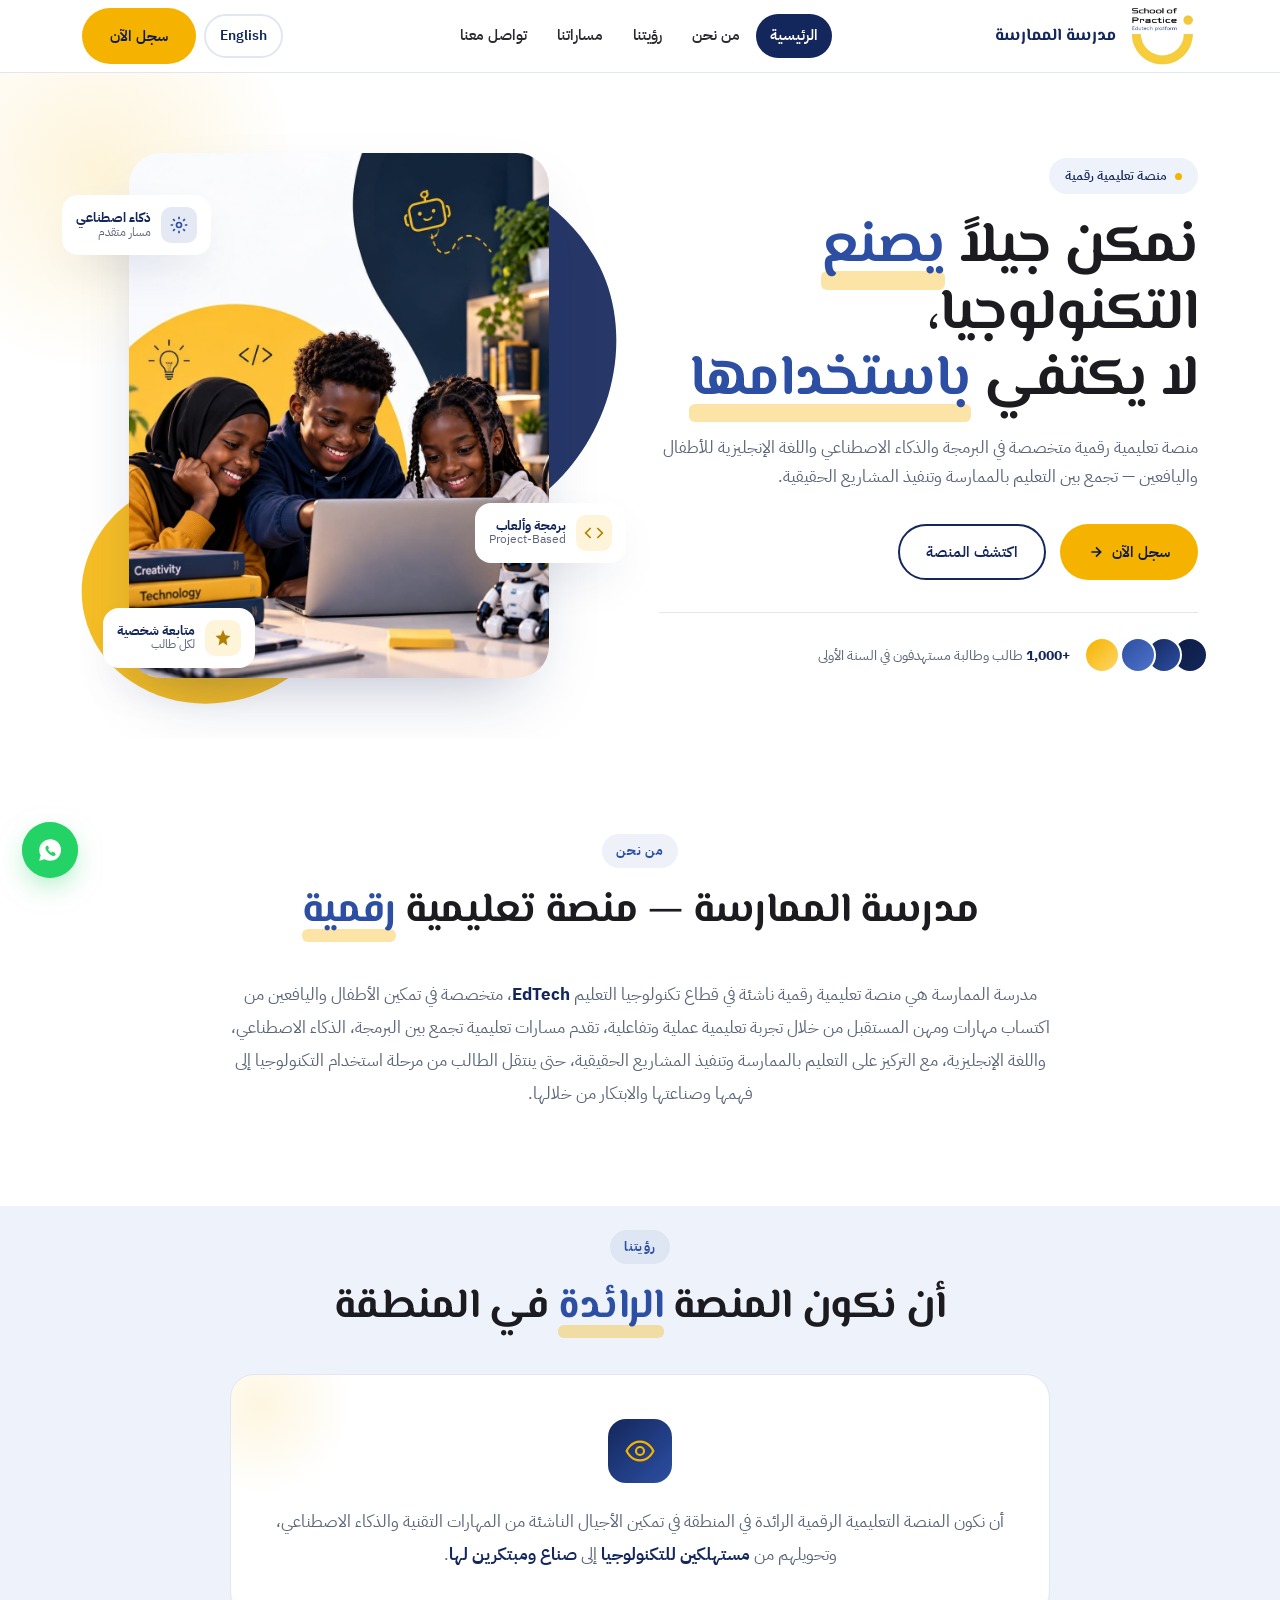
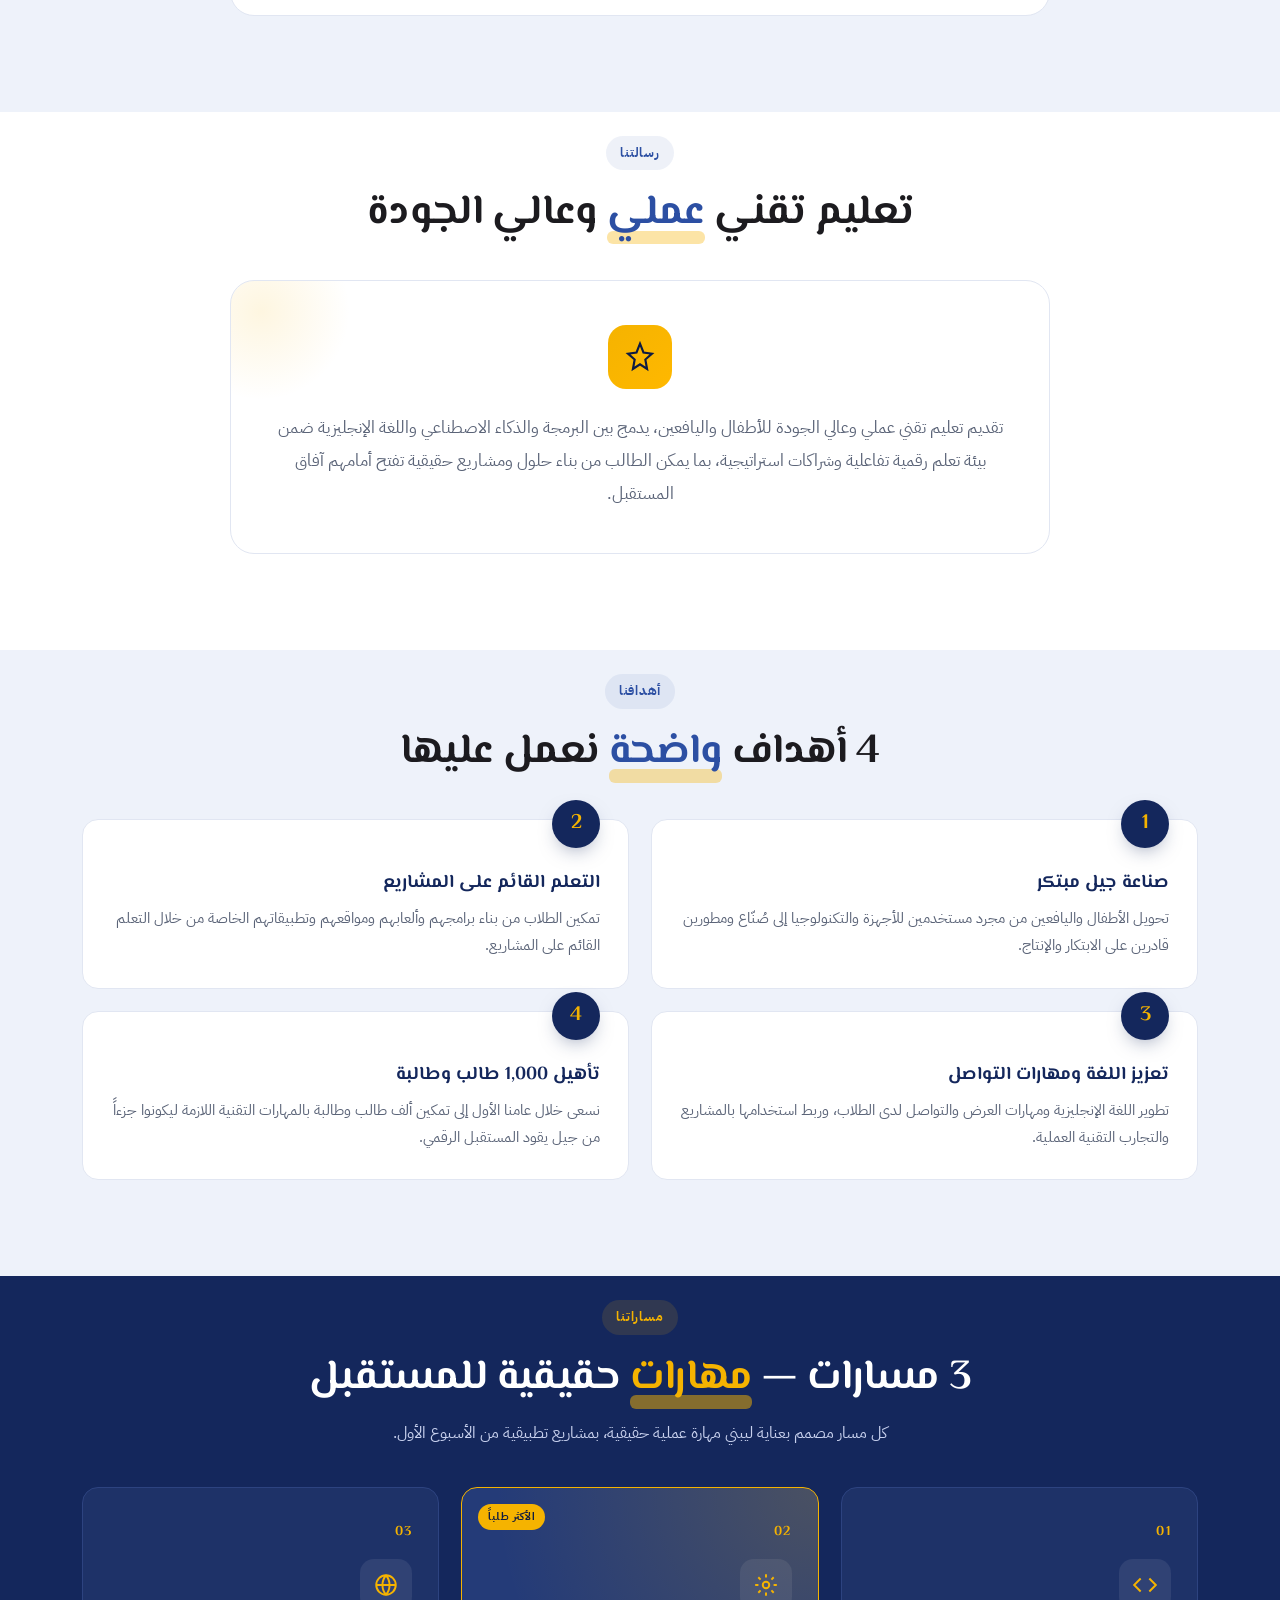
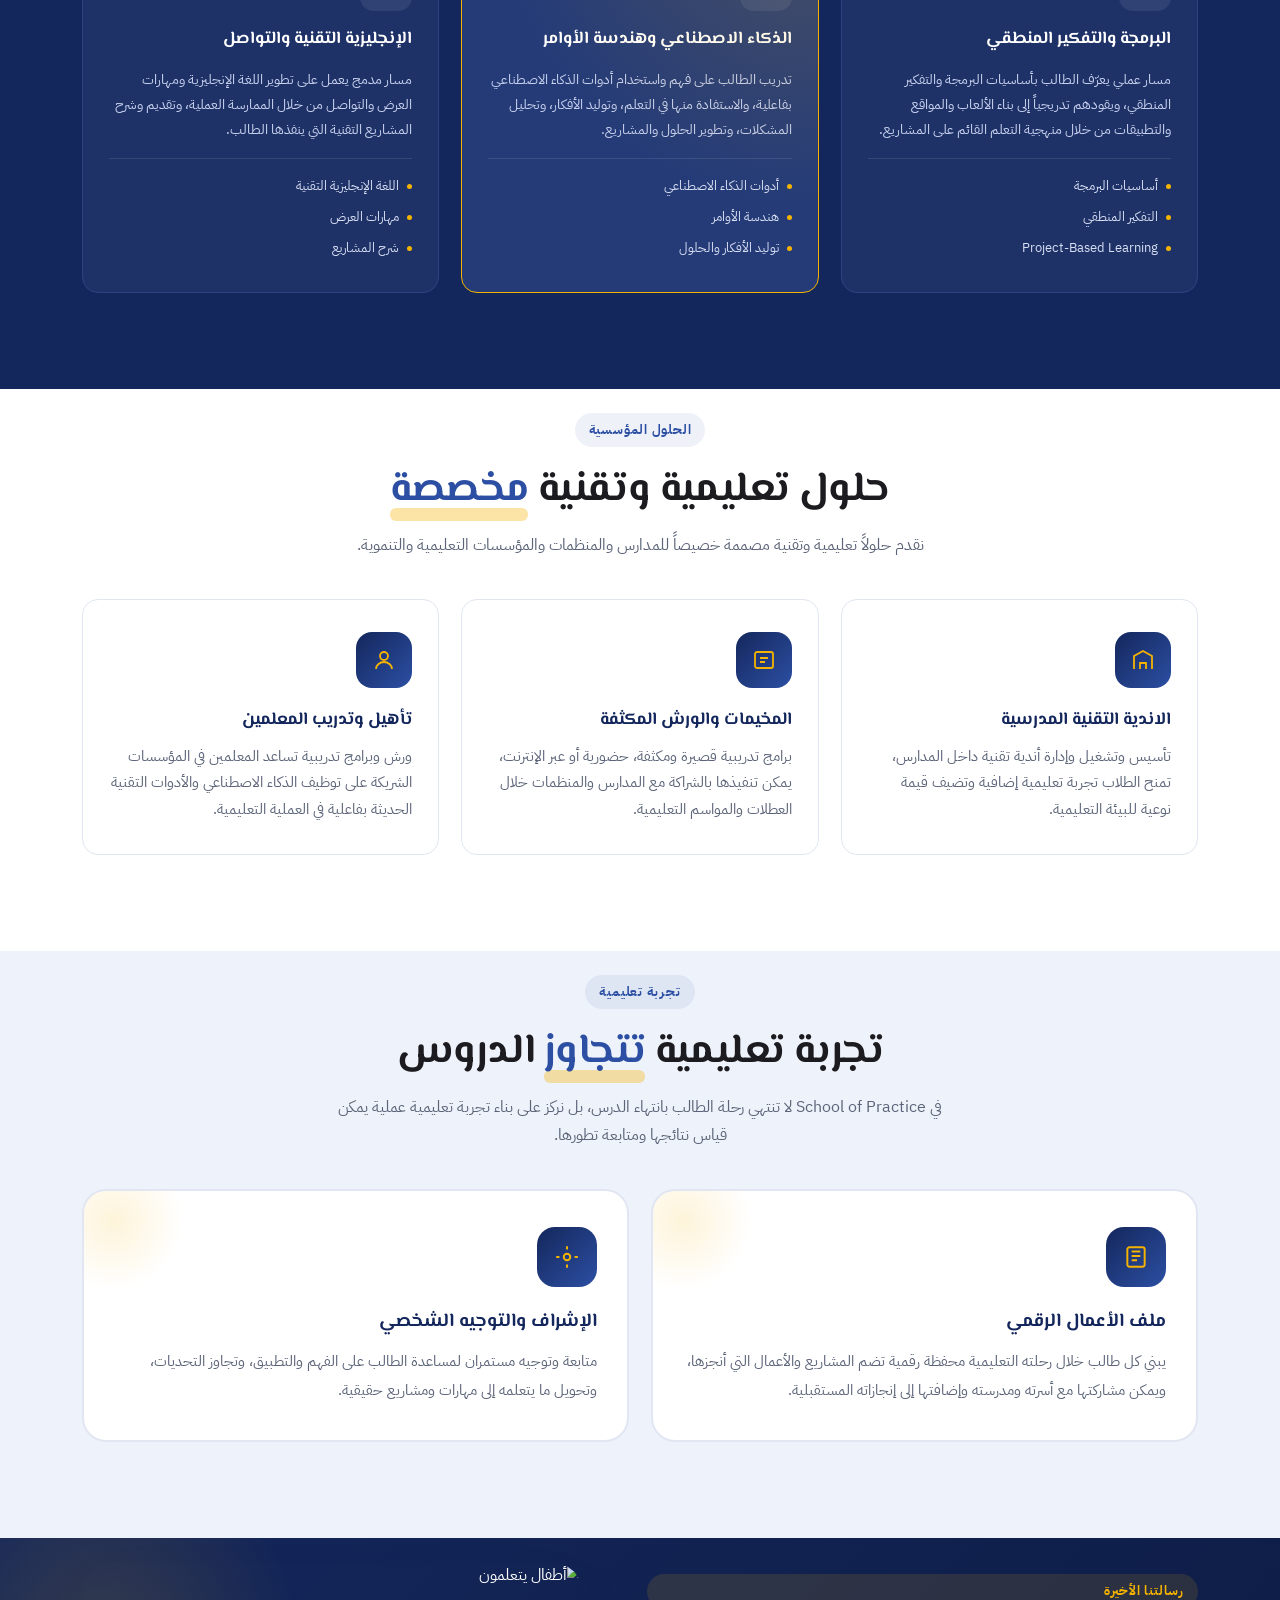
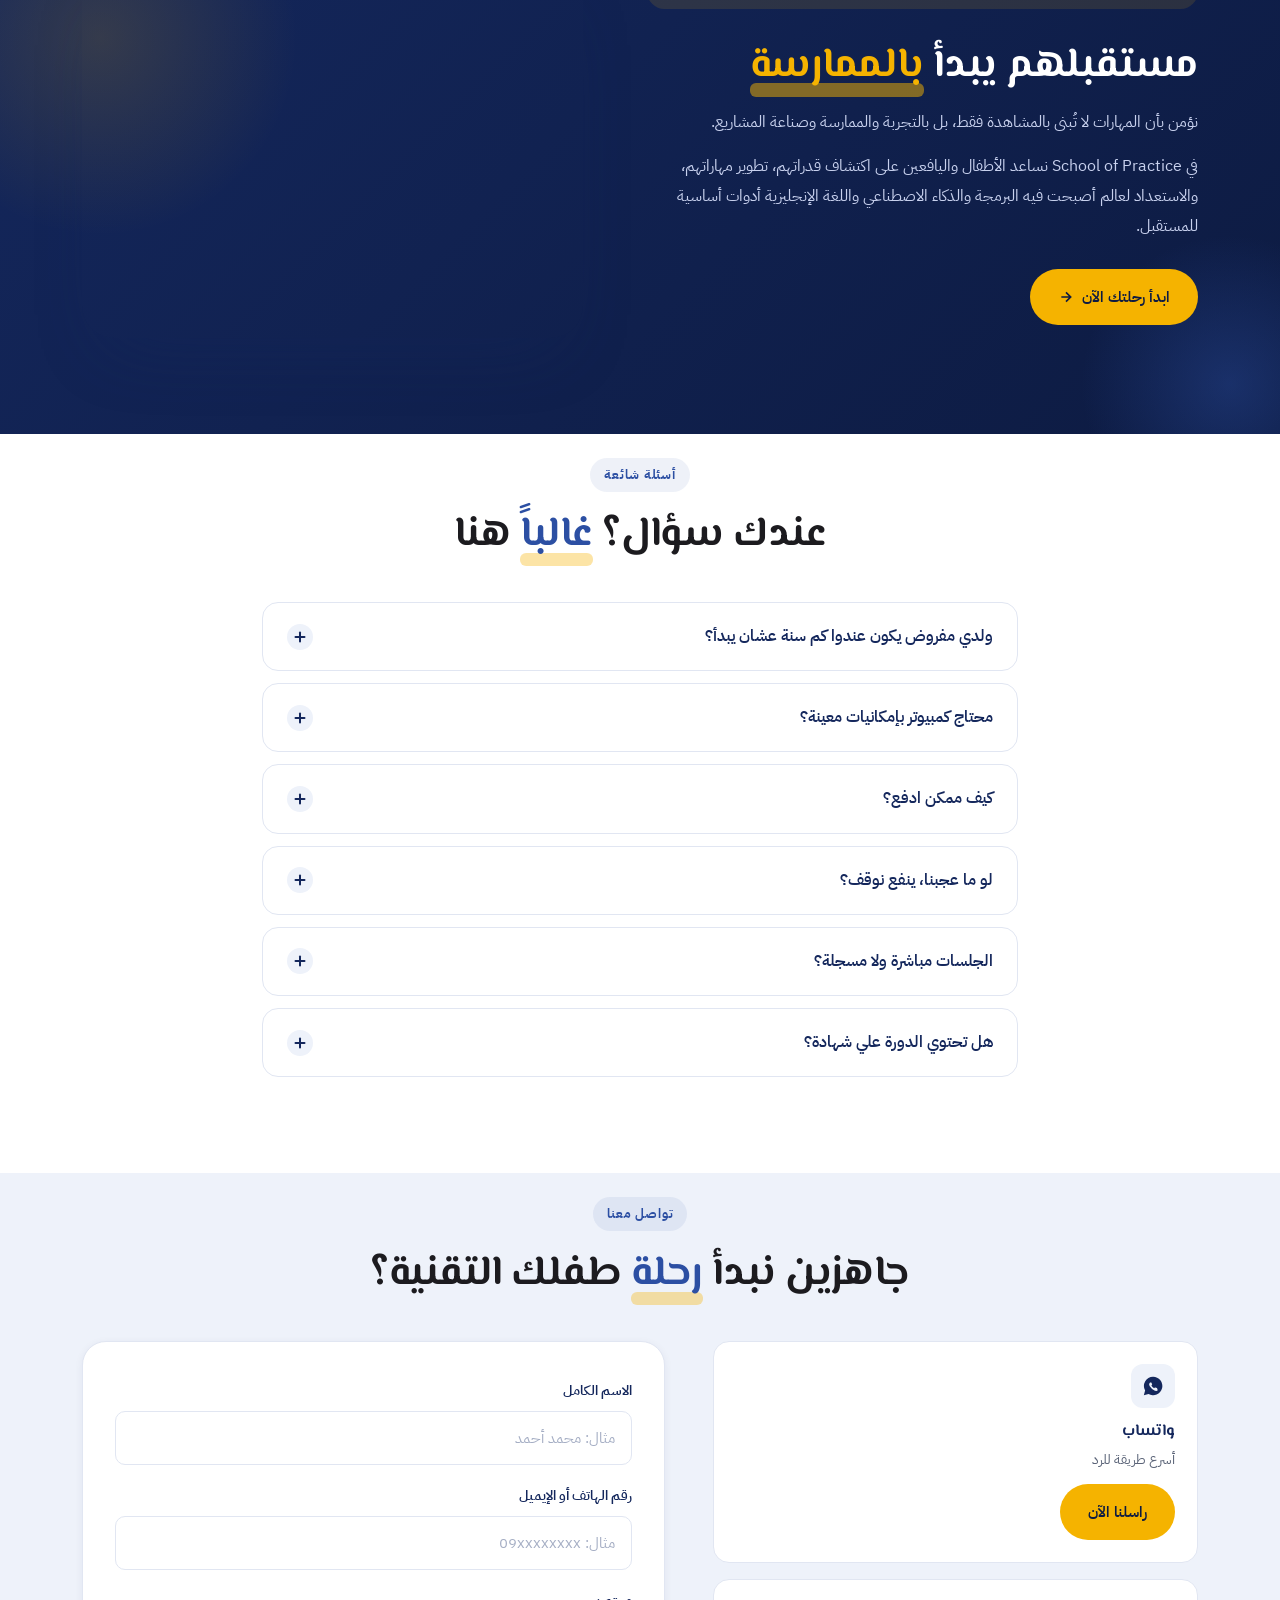
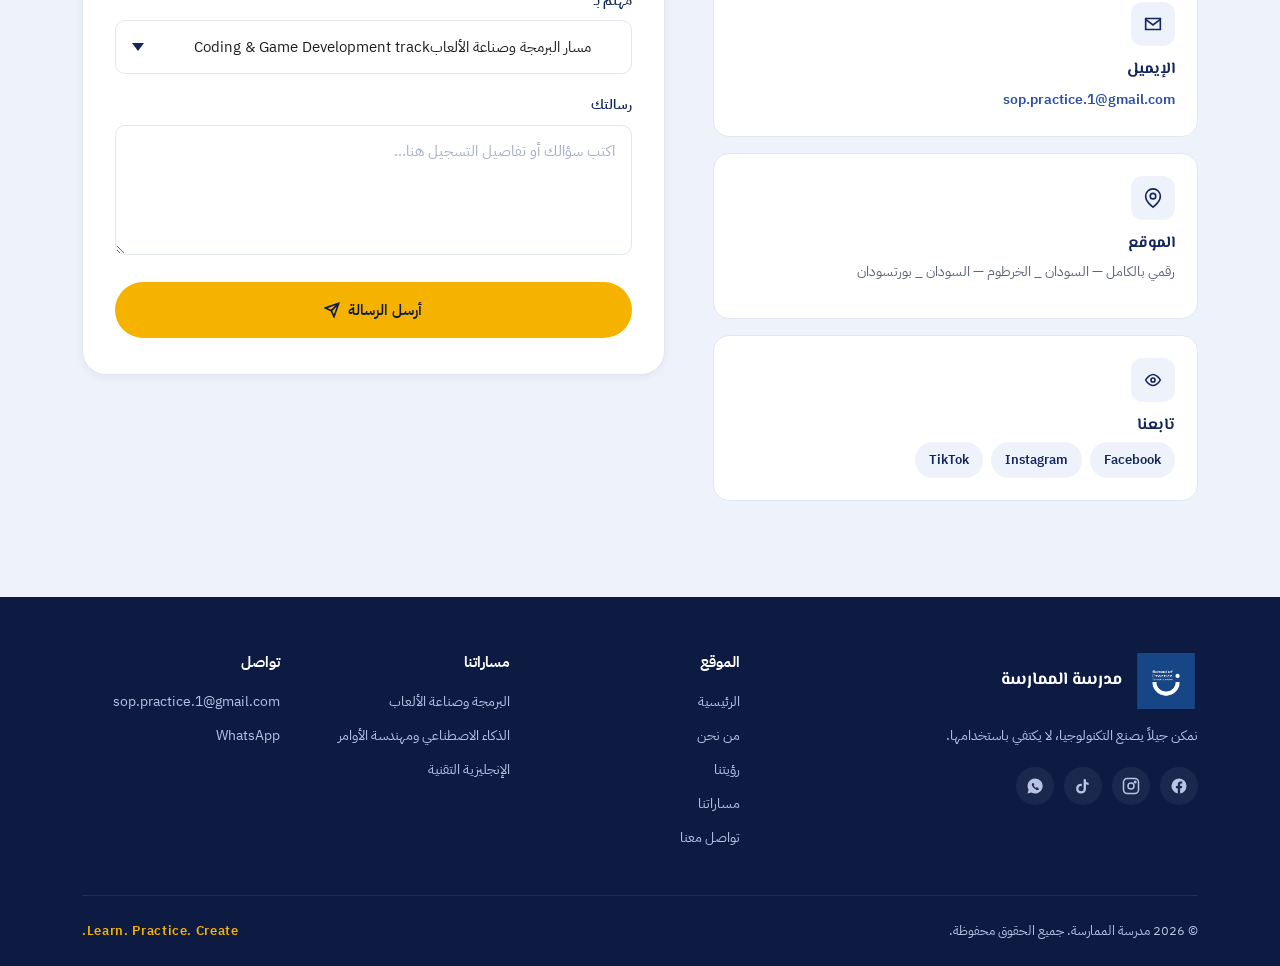
==== index.html @ 6649d59b "Add files via upload" ====
<!DOCTYPE html>
<html lang="ar" dir="rtl">
<head>
<meta charset="UTF-8">
<meta name="viewport" content="width=device-width, initial-scale=1.0">
<title>School of Practice | مدرسة الممارسة</title>
<meta name="description" content="منصة تعليمية رقمية سودانية متخصصة في البرمجة والذكاء الاصطناعي واللغة الإنجليزية للأطفال واليافعين. نمكن جيلاً يصنع التكنولوجيا، لا يكتفي باستخدامها.">
<meta name="theme-color" content="#14275C">

<meta property="og:title" content="School of Practice | مدرسة الممارسة">
<meta property="og:description" content="نمكن جيلاً يصنع التكنولوجيا، لا يكتفي باستخدامها">
<meta property="og:type" content="website">
<meta property="og:image" content="img/logo-transparent.png">
<meta property="og:image:alt" content="School of Practice | مدرسة الممارسة">
<meta name="twitter:card" content="summary">
<meta name="twitter:title" content="School of Practice | مدرسة الممارسة">
<meta name="twitter:description" content="نمكن جيلاً يصنع التكنولوجيا، لا يكتفي باستخدامها">
<meta name="twitter:image" content="img/logo-transparent.png">

<link rel="preconnect" href="https://fonts.googleapis.com">
<link rel="preconnect" href="https://fonts.gstatic.com" crossorigin>
<link href="https://fonts.googleapis.com/css2?family=El+Messiri:wght@500;600;700&family=IBM+Plex+Sans:wght@400;500;600&family=IBM+Plex+Sans+Arabic:wght@400;500;600&display=swap" rel="stylesheet">
<link rel="stylesheet" href="style.css">
<link rel="icon" href="img/favicon.ico" type="image/x-icon">
</head>
<body>

<a class="skip-link" href="#main">
  <span class="ar">تخطى إلى المحتوى</span>
  <span class="en" hidden>Skip to content</span>
</a>

<!-- ==================== HEADER ==================== -->
<header class="site-header" id="siteHeader">
  <div class="container header-row">
    <a class="brand" href="#home">
      <img class="brand-logo" src="img/logo-transparent.png" alt="School of Practice">
      <span class="brand-name">
        <span class="ar">مدرسة الممارسة</span>
        <span class="en" hidden>School of Practice</span>
      </span>
    </a>

    <nav class="site-nav" id="siteNav" aria-label="Main navigation">
      <a class="nav-link active" href="#home" data-page="home">
        <span class="ar">الرئيسية</span><span class="en" hidden>Home</span>
      </a>
      <a class="nav-link" href="#about" data-page="about">
        <span class="ar">من نحن</span><span class="en" hidden>About</span>
      </a>
      <a class="nav-link" href="#vision" data-page="vision">
        <span class="ar">رؤيتنا</span><span class="en" hidden>Vision</span>
      </a>
      <a class="nav-link" href="#tracks" data-page="tracks">
        <span class="ar">مساراتنا</span><span class="en" hidden>Tracks</span>
      </a>
      <a class="nav-link" href="#contact" data-page="contact">
        <span class="ar">تواصل معنا</span><span class="en" hidden>Contact</span>
      </a>
    </nav>

    <div class="header-actions">
      <button class="lang-btn" id="langToggle" type="button" aria-label="تبديل اللغة">English</button>
      <a class="btn btn-primary desktop-only" href="#contact">
        <span class="ar">سجل الآن</span><span class="en" hidden>Enroll Now</span>
      </a>
      <button class="nav-toggle" id="navToggle" aria-label="فتح القائمة" aria-expanded="false" aria-controls="siteNav" type="button">
        <span></span><span></span><span></span>
      </button>
    </div>
  </div>
</header>

<main id="main">

<!-- ==================== HERO ==================== -->
<section class="hero" id="home">
  <div class="container hero-grid">
    <div class="hero-content">
      <div class="hero-badge">
        <span class="dot"></span>
        <span class="ar">منصة تعليمية رقمية </span>
        <span class="en" hidden>Sudanese Digital Learning Platform</span>
      </div>

      <h1 class="hero-title">
        <span class="ar">نمكن جيلاً <span class="hl">يصنع</span> التكنولوجيا،<br>لا يكتفي <span class="hl">باستخدامها</span></span>
        <span class="en" hidden>A generation that <span class="hl">builds</span> technology,<br>not just <span class="hl">uses</span> it</span>
      </h1>

      <p class="hero-lede">
        <span class="ar">منصة تعليمية رقمية متخصصة في البرمجة والذكاء الاصطناعي واللغة الإنجليزية للأطفال واليافعين — تجمع بين التعليم بالممارسة وتنفيذ المشاريع الحقيقية.</span>
        <span class="en" hidden>A digital learning platform specialized in coding, AI, and English for children and teens — combining hands-on learning with real project execution.</span>
      </p>

      <div class="hero-cta">
        <a class="btn btn-primary" href="#contact">
          <span class="ar">سجل الآن</span><span class="en" hidden>Enroll Now</span>
          <svg width="16" height="16" viewBox="0 0 24 24" fill="none" stroke="currentColor" stroke-width="2.5" aria-hidden="true"><path d="M5 12h14M12 5l7 7-7 7"/></svg>
        </a>
        <a class="btn btn-outline" href="#about">
          <span class="ar">اكتشف المنصة</span><span class="en" hidden>Discover the platform</span>
        </a>
      </div>

      <div class="hero-trust">
        <div class="trust-avatars">
          <span class="av av-1"></span>
          <span class="av av-2"></span>
          <span class="av av-3"></span>
          <span class="av av-4"></span>
        </div>
        <div class="trust-text">
          <span class="ar"><strong>+1,000</strong> طالب وطالبة مستهدفون في السنة الأولى</span>
          <span class="en" hidden><strong>+1,000</strong> students targeted in year one</span>
        </div>
      </div>
    </div>

    <div class="hero-visual">
      <svg class="hero-blob hero-blob-1" viewBox="0 0 200 200" aria-hidden="true">
        <path fill="currentColor" d="M44.7,-65.3C58.1,-57.5,69.3,-45.1,74.7,-30.5C80.1,-15.8,79.7,0.9,74.6,16C69.5,31.1,59.7,44.5,47.2,53.8C34.7,63.1,19.6,68.4,3.3,67.5C-13,66.6,-30.4,59.6,-44.3,48.6C-58.2,37.6,-68.6,22.6,-71.6,6.3C-74.6,-9.9,-70.3,-27.4,-60.2,-40.2C-50.1,-53.1,-34.2,-61.2,-18.6,-67.6C-3,-74,12.4,-78.7,26.6,-75.8C40.8,-72.9,53.8,-62.5,44.7,-65.3Z" transform="translate(100 100)"/>
      </svg>
      <svg class="hero-blob hero-blob-2" viewBox="0 0 200 200" aria-hidden="true">
        <path fill="currentColor" d="M38.6,-58.9C49.3,-51.4,56.4,-39.6,62.5,-27.1C68.6,-14.6,73.6,-1.5,72.5,11.4C71.4,24.3,64.2,37,54.3,46.9C44.4,56.8,31.8,63.9,18.1,67.5C4.4,71.1,-10.4,71.2,-24.2,67.2C-38,63.2,-50.8,55.1,-59.5,43.7C-68.2,32.3,-72.8,17.6,-71.6,3.4C-70.4,-10.8,-63.4,-24.5,-53.9,-34.3C-44.4,-44.1,-32.4,-50,-20.2,-56.5C-8,-63,4.4,-70.1,16.4,-69.7C28.4,-69.3,39.9,-61.4,38.6,-58.9Z" transform="translate(100 100)"/>
      </svg>

      <div class="hero-image-wrap">
        <img src="img/photo_2026-09-22_00-21-39.jpg" alt="أطفال يتعلمون البرمجة" class="hero-image" loading="eager">
      </div>

      <div class="float-badge float-badge-1">
        <div class="fb-icon fb-icon-ai">
          <svg width="20" height="20" viewBox="0 0 24 24" fill="none" stroke="currentColor" stroke-width="2" aria-hidden="true"><circle cx="12" cy="12" r="3"/><path d="M12 2v3M12 19v3M2 12h3M19 12h3M4.9 4.9l2.1 2.1M17 17l2.1 2.1M4.9 19.1L7 17M17 7l2.1-2.1"/></svg>
        </div>
        <div>
          <div class="fb-title"><span class="ar">ذكاء اصطناعي</span><span class="en" hidden>AI Track</span></div>
          <div class="fb-sub"><span class="ar">مسار متقدم</span><span class="en" hidden>Advanced</span></div>
        </div>
      </div>

      <div class="float-badge float-badge-2">
        <div class="fb-icon fb-icon-code">
          <svg width="20" height="20" viewBox="0 0 24 24" fill="none" stroke="currentColor" stroke-width="2" aria-hidden="true"><path d="M16 18l6-6-6-6M8 6l-6 6 6 6"/></svg>
        </div>
        <div>
          <div class="fb-title"><span class="ar">برمجة وألعاب</span><span class="en" hidden>Code &amp; Games</span></div>
          <div class="fb-sub"><span class="ar">Project-Based</span><span class="en" hidden>Project-Based</span></div>
        </div>
      </div>

      <div class="float-badge float-badge-3">
        <div class="fb-icon fb-icon-star">
          <svg width="20" height="20" viewBox="0 0 24 24" fill="currentColor" aria-hidden="true"><path d="M12 2l2.6 6.6L21 9.5l-5 4.4L17.3 21 12 17.5 6.7 21 8 13.9 3 9.5l6.4-.9z"/></svg>
        </div>
        <div>
          <div class="fb-title"><span class="ar">متابعة شخصية</span><span class="en" hidden>Mentorship</span></div>
          <div class="fb-sub"><span class="ar">لكل طالب</span><span class="en" hidden>For every student</span></div>
        </div>
      </div>
    </div>
  </div>
</section>

<!-- ==================== ABOUT US ==================== -->
<section class="section" id="about">
  <div class="container">
    <div class="section-head center">
      <div class="eyebrow">
        <span class="ar">من نحن</span><span class="en" hidden>About Us</span>
      </div>
      <h2 class="section-title">
        <span class="ar">مدرسة الممارسة — منصة تعليمية <span class="hl">رقمية</span></span>
        <span class="en" hidden>School of Practice — A <span class="hl">digital</span> learning platform</span>
      </h2>
    </div>

    <div class="about-text-center">
      <p>
        <span class="ar">مدرسة الممارسة هي منصة تعليمية رقمية ناشئة في قطاع تكنولوجيا التعليم <strong>EdTech</strong>، متخصصة في تمكين الأطفال واليافعين من اكتساب مهارات ومهن المستقبل من خلال تجربة تعليمية عملية وتفاعلية، تقدم مسارات تعليمية تجمع بين البرمجة، الذكاء الاصطناعي، واللغة الإنجليزية، مع التركيز على التعليم بالممارسة وتنفيذ المشاريع الحقيقية، حتى ينتقل الطالب من مرحلة استخدام التكنولوجيا إلى فهمها وصناعتها والابتكار من خلالها.</span>
        <span class="en" hidden>School of Practice is an emerging EdTech platform specialized in empowering children and teens with future skills through a practical, interactive learning experience. It offers tracks combining coding, AI, and English, with a focus on learning-by-doing and real project execution — so students move from using technology to understanding, building, and innovating with it.</span>
      </p>
    </div>
  </div>
</section>

<!-- ==================== VISION ==================== -->
<section class="section bg-mist" id="vision">
  <div class="container">
    <div class="section-head center">
      <div class="eyebrow">
        <span class="ar">رؤيتنا</span><span class="en" hidden>Our Vision</span>
      </div>
      <h2 class="section-title">
        <span class="ar">أن نكون المنصة <span class="hl">الرائدة</span> في المنطقة</span>
        <span class="en" hidden>To be the <span class="hl">leading</span> platform in the region</span>
      </h2>
    </div>

    <div class="vm-big-card vision-card">
      <div class="vm-big-icon">
        <svg width="32" height="32" viewBox="0 0 24 24" fill="none" stroke="currentColor" stroke-width="1.6" aria-hidden="true"><circle cx="12" cy="12" r="3"/><path d="M2 12s3-7 10-7 10 7 10 7-3 7-10 7S2 12 2 12z"/></svg>
      </div>
      <p class="vm-big-text">
        <span class="ar">أن نكون المنصة التعليمية الرقمية الرائدة في المنطقة في تمكين الأجيال الناشئة من المهارات التقنية والذكاء الاصطناعي، وتحويلهم من <strong>مستهلكين للتكنولوجيا</strong> إلى <strong>صناع ومبتكرين لها</strong>.</span>
        <span class="en" hidden>To be the leading digital learning platform in the region in empowering emerging generations with tech and AI skills — transforming them from <strong>technology consumers</strong> into <strong>creators and innovators</strong>.</span>
      </p>
    </div>
  </div>
</section>

<!-- ==================== MISSION ==================== -->
<section class="section" id="mission">
  <div class="container">
    <div class="section-head center">
      <div class="eyebrow">
        <span class="ar">رسالتنا</span><span class="en" hidden>Our Mission</span>
      </div>
      <h2 class="section-title">
        <span class="ar">تعليم تقني <span class="hl">عملي</span> وعالي الجودة</span>
        <span class="en" hidden><span class="hl">Practical</span>, high-quality tech education</span>
      </h2>
    </div>

    <div class="vm-big-card mission-card">
      <div class="vm-big-icon">
        <svg width="32" height="32" viewBox="0 0 24 24" fill="none" stroke="currentColor" stroke-width="1.6" aria-hidden="true"><path d="M12 2l2.6 6.6L21 9.5l-5 4.4L17.3 21 12 17.5 6.7 21 8 13.9 3 9.5l6.4-.9z"/></svg>
      </div>
      <p class="vm-big-text">
        <span class="ar">تقديم تعليم تقني عملي وعالي الجودة للأطفال واليافعين، يدمج بين البرمجة والذكاء الاصطناعي واللغة الإنجليزية ضمن بيئة تعلم رقمية تفاعلية وشراكات استراتيجية، بما يمكن الطالب من بناء حلول ومشاريع حقيقية تفتح أمامهم آفاق المستقبل.</span>
        <span class="en" hidden>Delivering practical, high-quality tech education for children and teens — integrating coding, AI, and English within an interactive digital learning environment and strategic partnerships, enabling students to build real solutions and projects that open future horizons.</span>
      </p>
    </div>
  </div>
</section>

<!-- ==================== GOALS ==================== -->
<section class="section bg-mist" id="goals">
  <div class="container">
    <div class="section-head center">
      <div class="eyebrow">
        <span class="ar">أهدافنا</span><span class="en" hidden>Our Goals</span>
      </div>
      <h2 class="section-title">
        <span class="ar">4 أهداف <span class="hl">واضحة</span> نعمل عليها</span>
        <span class="en" hidden>4 <span class="hl">clear</span> goals we're working on</span>
      </h2>
    </div>

    <div class="goals-grid">
      <div class="goal-card">
        <div class="goal-num">1</div>
        <h3><span class="ar">صناعة جيل مبتكر</span><span class="en" hidden>Building an innovative generation</span></h3>
        <p><span class="ar">تحويل الأطفال واليافعين من مجرد مستخدمين للأجهزة والتكنولوجيا إلى صُنّاع ومطورين قادرين على الابتكار والإنتاج.</span><span class="en" hidden>Transforming children and teens from mere device users into makers and developers capable of innovation and production.</span></p>
      </div>

      <div class="goal-card">
        <div class="goal-num">2</div>
        <h3><span class="ar">التعلم القائم على المشاريع</span><span class="en" hidden>Project-Based Learning</span></h3>
        <p><span class="ar">تمكين الطلاب من بناء برامجهم وألعابهم ومواقعهم وتطبيقاتهم الخاصة من خلال التعلم القائم على المشاريع.</span><span class="en" hidden>Empowering students to build their own programs, games, websites, and apps through project-based learning.</span></p>
      </div>

      <div class="goal-card">
        <div class="goal-num">3</div>
        <h3><span class="ar">تعزيز اللغة ومهارات التواصل</span><span class="en" hidden>Language &amp; communication skills</span></h3>
        <p><span class="ar">تطوير اللغة الإنجليزية ومهارات العرض والتواصل لدى الطلاب، وربط استخدامها بالمشاريع والتجارب التقنية العملية.</span><span class="en" hidden>Developing students' English and presentation skills, linking them to practical projects and experiences.</span></p>
      </div>

      <div class="goal-card">
        <div class="goal-num">4</div>
        <h3><span class="ar">تأهيل 1,000 طالب وطالبة</span><span class="en" hidden>Qualifying 1,000 students</span></h3>
        <p><span class="ar">نسعى خلال عامنا الأول إلى تمكين ألف طالب وطالبة بالمهارات التقنية اللازمة ليكونوا جزءاً من جيل يقود المستقبل الرقمي.</span><span class="en" hidden>In our first year, we aim to empower 1,000 students with the tech skills needed to be part of a generation leading the digital future.</span></p>
      </div>
    </div>
  </div>
</section>

<!-- ==================== TRACKS ==================== -->
<section class="section bg-navy" id="tracks">
  <div class="container">
    <div class="section-head center">
      <div class="eyebrow light">
        <span class="ar">مساراتنا</span><span class="en" hidden>Our Tracks</span>
      </div>
      <h2 class="section-title light">
        <span class="ar">3 مسارات — <span class="hl">مهارات</span> حقيقية للمستقبل</span>
        <span class="en" hidden>3 tracks — real <span class="hl">future</span> skills</span>
      </h2>
      <p class="section-sub light">
        <span class="ar">كل مسار مصمم بعناية ليبني مهارة عملية حقيقية، بمشاريع تطبيقية من الأسبوع الأول.</span>
        <span class="en" hidden>Each track is designed to build a real, practical skill with hands-on projects from week one.</span>
      </p>
    </div>

    <div class="tracks-grid tracks-grid-3">
      <article class="track-card">
        <div class="track-num">01</div>
        <div class="track-icon">
          <svg width="26" height="26" viewBox="0 0 24 24" fill="none" stroke="currentColor" stroke-width="1.8" aria-hidden="true"><path d="M16 18l6-6-6-6M8 6l-6 6 6 6"/></svg>
        </div>
        <h3><span class="ar">البرمجة والتفكير المنطقي </span><span class="en" hidden>Coding &amp; Game Development</span></h3>
        <p><span class="ar">مسار عملي يعرّف الطالب بأساسيات البرمجة والتفكير المنطقي، ويقودهم تدريجياً إلى بناء الألعاب والمواقع والتطبيقات من خلال منهجية التعلم القائم على المشاريع.</span><span class="en" hidden>A practical track introducing students to programming fundamentals and logical thinking, gradually leading them to build games, websites, and apps through Project-Based Learning.</span></p>
        <ul class="track-features">
          <li><span class="ar">أساسيات البرمجة</span><span class="en" hidden>Programming fundamentals</span></li>
          <li><span class="ar">التفكير المنطقي</span><span class="en" hidden>Logical thinking</span></li>
          <li><span class="ar">Project-Based Learning</span><span class="en" hidden>Project-Based Learning</span></li>
        </ul>
      </article>

      <article class="track-card featured">
        <div class="track-badge"><span class="ar">الأكثر طلباً</span><span class="en" hidden>Most popular</span></div>
        <div class="track-num">02</div>
        <div class="track-icon">
          <svg width="26" height="26" viewBox="0 0 24 24" fill="none" stroke="currentColor" stroke-width="1.8" aria-hidden="true"><circle cx="12" cy="12" r="3"/><path d="M12 2v3M12 19v3M2 12h3M19 12h3M4.9 4.9l2.1 2.1M17 17l2.1 2.1M4.9 19.1L7 17M17 7l2.1-2.1"/></svg>
        </div>
        <h3><span class="ar">الذكاء الاصطناعي وهندسة الأوامر</span><span class="en" hidden>AI &amp; Prompt Engineering</span></h3>
        <p><span class="ar">تدريب الطالب على فهم واستخدام أدوات الذكاء الاصطناعي بفاعلية، والاستفادة منها في التعلم، وتوليد الأفكار، وتحليل المشكلات، وتطوير الحلول والمشاريع.</span><span class="en" hidden>Training students to effectively understand and use AI tools — benefiting from them in learning, generating ideas, analyzing problems, and developing solutions and projects.</span></p>
        <ul class="track-features">
          <li><span class="ar">أدوات الذكاء الاصطناعي</span><span class="en" hidden>AI tools</span></li>
          <li><span class="ar">هندسة الأوامر</span><span class="en" hidden>Prompt Engineering</span></li>
          <li><span class="ar">توليد الأفكار والحلول</span><span class="en" hidden>Idea &amp; solution generation</span></li>
        </ul>
      </article>

      <article class="track-card">
        <div class="track-num">03</div>
        <div class="track-icon">
          <svg width="26" height="26" viewBox="0 0 24 24" fill="none" stroke="currentColor" stroke-width="1.8" aria-hidden="true"><circle cx="12" cy="12" r="9"/><path d="M3 12h18M12 3a14 14 0 010 18M12 3a14 14 0 000 18"/></svg>
        </div>
        <h3><span class="ar">الإنجليزية التقنية والتواصل</span><span class="en" hidden>English for Tech &amp; Communication</span></h3>
        <p><span class="ar">مسار مدمج يعمل على تطوير اللغة الإنجليزية ومهارات العرض والتواصل من خلال الممارسة العملية، وتقديم وشرح المشاريع التقنية التي ينفذها الطالب.</span><span class="en" hidden>An integrated track developing English and presentation skills through hands-on practice, along with presenting and explaining the tech projects students execute.</span></p>
        <ul class="track-features">
          <li><span class="ar">اللغة الإنجليزية التقنية</span><span class="en" hidden>Technical English</span></li>
          <li><span class="ar">مهارات العرض</span><span class="en" hidden>Presentation skills</span></li>
          <li><span class="ar">شرح المشاريع</span><span class="en" hidden>Project presentation</span></li>
        </ul>
      </article>
    </div>
  </div>
</section>

<!-- ==================== SOLUTIONS ==================== -->
<section class="section" id="solutions">
  <div class="container">
    <div class="section-head center">
      <div class="eyebrow">
        <span class="ar">الحلول المؤسسية</span><span class="en" hidden>Institutional Solutions</span>
      </div>
      <h2 class="section-title">
        <span class="ar">حلول تعليمية وتقنية <span class="hl">مخصصة</span></span>
        <span class="en" hidden><span class="hl">Custom</span> educational &amp; tech solutions</span>
      </h2>
      <p class="section-sub">
        <span class="ar">نقدم حلولاً تعليمية وتقنية مصممة خصيصاً للمدارس والمنظمات والمؤسسات التعليمية والتنموية.</span>
        <span class="en" hidden>We provide educational and technical solutions designed specifically for schools, organizations, and educational and development institutions.</span>
      </p>
    </div>

    <div class="solutions-grid">
      <div class="solution-card">
        <div class="solution-icon">
          <svg width="24" height="24" viewBox="0 0 24 24" fill="none" stroke="currentColor" stroke-width="1.8" aria-hidden="true"><path d="M3 21V8l9-5 9 5v13"/><path d="M9 21v-6h6v6"/></svg>
        </div>
        <h3><span class="ar">الاندية التقنية المدرسية</span><span class="en" hidden>Tech Clubs in Schools</span></h3>
        <p><span class="ar">تأسيس وتشغيل وإدارة أندية تقنية داخل المدارس، تمنح الطلاب تجربة تعليمية إضافية وتضيف قيمة نوعية للبيئة التعليمية.</span><span class="en" hidden>Establishing, running, and managing tech clubs inside schools — giving students an extra learning experience and adding qualitative value to the educational environment.</span></p>
      </div>

      <div class="solution-card">
        <div class="solution-icon">
          <svg width="24" height="24" viewBox="0 0 24 24" fill="none" stroke="currentColor" stroke-width="1.8" aria-hidden="true"><rect x="3" y="4" width="18" height="16" rx="2"/><path d="M8 10h8M8 14h5"/></svg>
        </div>
        <h3><span class="ar">المخيمات والورش المكثفة</span><span class="en" hidden>Bootcamps &amp; Workshops</span></h3>
        <p><span class="ar">برامج تدريبية قصيرة ومكثفة، حضورية أو عبر الإنترنت، يمكن تنفيذها بالشراكة مع المدارس والمنظمات خلال العطلات والمواسم التعليمية.</span><span class="en" hidden>Short, intensive training programs — in-person or online — delivered in partnership with schools and organizations during holidays and educational seasons.</span></p>
      </div>

      <div class="solution-card">
        <div class="solution-icon">
          <svg width="24" height="24" viewBox="0 0 24 24" fill="none" stroke="currentColor" stroke-width="1.8" aria-hidden="true"><circle cx="12" cy="8" r="4"/><path d="M4 21c0-4 4-7 8-7s8 3 8 7"/></svg>
        </div>
        <h3><span class="ar">تأهيل وتدريب المعلمين</span><span class="en" hidden>Teacher Training</span></h3>
        <p><span class="ar">ورش وبرامج تدريبية تساعد المعلمين في المؤسسات الشريكة على توظيف الذكاء الاصطناعي والأدوات التقنية الحديثة بفاعلية في العملية التعليمية.</span><span class="en" hidden>Workshops and training programs helping teachers in partner institutions effectively integrate AI and modern tech tools into the educational process.</span></p>
      </div>
    </div>
  </div>
</section>

<!-- ==================== EXPERIENCE BEYOND LESSONS ==================== -->
<section class="section bg-mist" id="experience">
  <div class="container">
    <div class="section-head center">
      <div class="eyebrow">
        <span class="ar">تجربة تعليمية</span><span class="en" hidden>Learning Experience</span>
      </div>
      <h2 class="section-title">
        <span class="ar">تجربة تعليمية <span class="hl">تتجاوز</span> الدروس</span>
        <span class="en" hidden>A learning experience <span class="hl">beyond</span> lessons</span>
      </h2>
      <p class="section-sub">
        <span class="ar">في School of Practice لا تنتهي رحلة الطالب بانتهاء الدرس، بل نركز على بناء تجربة تعليمية عملية يمكن قياس نتائجها ومتابعة تطورها.</span>
        <span class="en" hidden>At School of Practice, the student's journey doesn't end when the lesson does — we focus on building a practical learning experience whose results can be measured and progress tracked.</span>
      </p>
    </div>

    <div class="experience-grid">
      <div class="experience-card">
        <div class="experience-icon">
          <svg width="26" height="26" viewBox="0 0 24 24" fill="none" stroke="currentColor" stroke-width="1.8" aria-hidden="true"><rect x="4" y="3" width="16" height="18" rx="2"/><path d="M8 7h8M8 11h8M8 15h5"/></svg>
        </div>
        <h3><span class="ar">ملف الأعمال الرقمي</span><span class="en" hidden>Digital Student Portfolio</span></h3>
        <p><span class="ar">يبني كل طالب خلال رحلته التعليمية محفظة رقمية تضم المشاريع والأعمال التي أنجزها، ويمكن مشاركتها مع أسرته ومدرسته وإضافتها إلى إنجازاته المستقبلية.</span><span class="en" hidden>Each student builds a digital portfolio containing the projects and work they've completed, shareable with family and school, and added to their future achievements.</span></p>
      </div>

      <div class="experience-card">
        <div class="experience-icon">
          <svg width="26" height="26" viewBox="0 0 24 24" fill="none" stroke="currentColor" stroke-width="1.8" aria-hidden="true"><circle cx="12" cy="12" r="3"/><path d="M12 2v3M12 19v3M2 12h3M19 12h3"/></svg>
        </div>
        <h3><span class="ar">الإشراف والتوجيه الشخصي</span><span class="en" hidden>Mentorship</span></h3>
        <p><span class="ar">متابعة وتوجيه مستمران لمساعدة الطالب على الفهم والتطبيق، وتجاوز التحديات، وتحويل ما يتعلمه إلى مهارات ومشاريع حقيقية.</span><span class="en" hidden>Continuous follow-up and guidance to help students understand and apply, overcome challenges, and turn what they learn into real skills and projects.</span></p>
      </div>
    </div>
  </div>
</section>

<!-- ==================== FUTURE STARTS WITH PRACTICE ==================== -->
<section class="section future-section" id="future">
  <div class="container">
    <div class="future-wrap">
      <div class="future-content">
        <div class="eyebrow light">
          <span class="ar">رسالتنا الأخيرة</span><span class="en" hidden>Our closing message</span>
        </div>
        <h2 class="section-title light">
          <span class="ar">مستقبلهم يبدأ <span class="hl">بالممارسة</span></span>
          <span class="en" hidden>Their future starts with <span class="hl">practice</span></span>
        </h2>
        <p class="future-text">
          <span class="ar">نؤمن بأن المهارات لا تُبنى بالمشاهدة فقط، بل بالتجربة والممارسة وصناعة المشاريع.</span>
          <span class="en" hidden>We believe skills aren't built by watching alone, but by experimenting, practicing, and building projects.</span>
        </p>
        <p class="future-text">
          <span class="ar">في School of Practice نساعد الأطفال واليافعين على اكتشاف قدراتهم، تطوير مهاراتهم، والاستعداد لعالم أصبحت فيه البرمجة والذكاء الاصطناعي واللغة الإنجليزية أدوات أساسية للمستقبل.</span>
          <span class="en" hidden>At School of Practice, we help children and teens discover their abilities, develop their skills, and prepare for a world where coding, AI, and English are essential tools for the future.</span>
        </p>

        <div class="future-cta">
          <a class="btn btn-primary" href="#contact">
            <span class="ar">ابدأ رحلتك الآن</span><span class="en" hidden>Start your journey now</span>
            <svg width="16" height="16" viewBox="0 0 24 24" fill="none" stroke="currentColor" stroke-width="2.5" aria-hidden="true"><path d="M5 12h14M12 5l7 7-7 7"/></svg>
          </a>
        </div>
      </div>

      <div class="future-visual">
        <img src="https://images.unsplash.com/photo-1503676260728-1c00da094a0b?w=700&q=80&auto=format&fit=crop" alt="أطفال يتعلمون" loading="lazy">
      </div>
    </div>
  </div>
</section>

<!-- ==================== FAQ ==================== -->
<section class="section" id="faq">
  <div class="container container-narrow">
    <div class="section-head center">
      <div class="eyebrow">
        <span class="ar">أسئلة شائعة</span><span class="en" hidden>FAQ</span>
      </div>
      <h2 class="section-title">
        <span class="ar">عندك سؤال؟ <span class="hl">غالباً</span> هنا</span>
        <span class="en" hidden>Got a question? It's <span class="hl">probably</span> here</span>
      </h2>
    </div>

    <div class="faq-list">
      <details class="faq-item">
        <summary>
          <span class="faq-q"><span class="ar">ولدي مفروض يكون عندوا كم سنة عشان يبدأ؟</span><span class="en" hidden>How old should my son be to start?</span></span>
          <span class="faq-icon" aria-hidden="true"></span>
        </summary>
        <div class="faq-a">
          <span class="ar">المنصة مصممة للأطفال واليافعين. كل مسار له مستويات تناسب الفئة العمرية والمستوى الحالي للطالب.</span>
          <span class="en" hidden>The platform is designed for children and young people. Each track features levels suited to the student's age group and current proficiency.</span>
        </div>
      </details>

      <details class="faq-item">
        <summary>
          <span class="faq-q"><span class="ar">محتاج كمبيوتر بإمكانيات معينة؟</span><span class="en" hidden>Do I need a specific computer?</span></span>
          <span class="faq-icon" aria-hidden="true"></span>
        </summary>
        <div class="faq-a">
          <span class="ar">أي لابتوب أو كمبيوتر عادي بإمكانيات بسيطة يكفي. كل الأدوات اللي بنستخدمها سحابية، يعني ما محتاج جهاز قوي.</span>
          <span class="en" hidden>Any standard laptop or computer will do. All tools we use are cloud-based, so no high-end device is needed.</span>
        </div>
      </details>

      <details class="faq-item">
        <summary>
          <span class="faq-q"><span class="ar">كيف ممكن ادفع؟</span><span class="en" hidden>How can I pay?</span></span>
          <span class="faq-icon" aria-hidden="true"></span>
        </summary>
        <div class="faq-a">
          <span class="ar">بنوفر طرق دفع متعددة. لما تتواصل معانا، بنرسل لك تفاصيل الدفع المناسبة لموقعك.</span>
          <span class="en" hidden>We provide multiple payment methods. When you contact us, we will send you the appropriate payment details for your location.</span>
        </div>
      </details>

      <details class="faq-item">
        <summary>
          <span class="faq-q"><span class="ar">لو ما عجبنا، ينفع نوقف؟</span><span class="en" hidden>Can we stop if it's not a good fit?</span></span>
          <span class="faq-icon" aria-hidden="true"></span>
        </summary>
        <div class="faq-a">
          <span class="ar">أكيد. الاشتراك شهري، وممكن توقف في أي وقت بدون أي التزام طويل المدى. هدفنا إن الطالب يستفيد فعلاً.</span>
          <span class="en" hidden>Of course. Subscriptions are monthly, and you can stop at any time with no long-term commitment. Our goal is for the student to truly benefit.</span>
        </div>
      </details>

      <details class="faq-item">
        <summary>
          <span class="faq-q"><span class="ar">الجلسات مباشرة ولا مسجلة؟</span><span class="en" hidden>Are sessions live or recorded?</span></span>
          <span class="faq-icon" aria-hidden="true"></span>
        </summary>
        <div class="faq-a">
          <span class="ar">الجلسات مباشرة (Live) مع مدربين متخصصين، والتفاعل بيحصل في الوقت الفعلي. بعض الجلسات بتتسجل للرجوع إليها، لكن الأساس هو التفاعل الحي.</span>
          <span class="en" hidden>Sessions are live with expert mentors, with real-time interaction. Some sessions are recorded for review, but the core is live interaction.</span>
        </div>
      </details>

      <details class="faq-item">
        <summary>
          <span class="faq-q"><span class="ar">هل تحتوي الدورة علي شهادة؟</span><span class="en" hidden>Does the course include a certificate?</span></span>
          <span class="faq-icon" aria-hidden="true"></span>
        </summary>
        <div class="faq-a">
          <span class="ar">أيوه، بعد إتمام كل مسار، الطالب بياخد شهادة معتمدة من المنصة، بالإضافة لملف أعمال رقمي (Portfolio) فيه كل المشاريع الأنجزها.</span>
          <span class="en" hidden>Yes — after completing each track, the student receives a platform-certified certificate, plus a digital portfolio containing all their completed projects.</span>
        </div>
      </details>
    </div>
  </div>
</section>

<!-- ==================== CONTACT ==================== -->
<section class="section bg-mist" id="contact">
  <div class="container">
    <div class="section-head center">
      <div class="eyebrow">
        <span class="ar">تواصل معنا</span><span class="en" hidden>Contact us</span>
      </div>
      <h2 class="section-title">
        <span class="ar">جاهزين نبدأ <span class="hl">رحلة</span> طفلك التقنية؟</span>
        <span class="en" hidden>Ready to start your child's <span class="hl">tech journey</span>?</span>
      </h2>
      
    </div>

    <div class="contact-grid">
      <div class="contact-info">
        <div class="contact-card">
          <div class="contact-icon">
            <svg width="22" height="22" viewBox="0 0 24 24" fill="currentColor" aria-hidden="true"><path d="M12 2a10 10 0 00-8.6 15L2 22l5.1-1.4A10 10 0 1012 2zm5.5 14.2c-.2.6-1.2 1.2-1.7 1.2-.5.1-1 .1-1.7-.1a12 12 0 01-5.6-4.9c-.4-.7-.7-1.5-.7-2.2 0-.7.4-1.4.8-1.8.2-.2.5-.3.7-.3h.5c.2 0 .4 0 .5.4l.7 1.6c.1.2 0 .4-.1.5l-.5.6c-.1.2-.2.3 0 .6.4.7 1.6 2 2.5 2.5.3.2.5.1.6 0l.6-.6c.2-.2.3-.2.5-.1l1.6.7c.2.1.4.2.4.4 0 .2 0 .8-.1 1z"/></svg>
          </div>
          <h3><span class="ar">واتساب</span><span class="en" hidden>WhatsApp</span></h3>
          <p><span class="ar">أسرع طريقة للرد</span><span class="en" hidden>The fastest way to reach us</span></p>
          <!-- 🔴 استبدل: رقم الواتساب الفعلي -->
          <a class="btn btn-primary" href="https://wa.me/249901140148" target="_blank" rel="noopener">
            <span class="ar">راسلنا الآن</span><span class="en" hidden>Message now</span>
          </a>
        </div>

        <div class="contact-card">
          <div class="contact-icon">
            <svg width="22" height="22" viewBox="0 0 24 24" fill="none" stroke="currentColor" stroke-width="1.8" aria-hidden="true"><path d="M4 6h16v12H4z"/><path d="M4 7l8 6 8-6"/></svg>
          </div>
          <h3><span class="ar">الإيميل</span><span class="en" hidden>Email</span></h3>
          <!-- 🔴 استبدل: الإيميل الفعلي -->
          <a href="mailto:sop.practice.1@gmail.com" class="contact-link">sop.practice.1@gmail.com</a>
        </div>

        <div class="contact-card">
          <div class="contact-icon">
            <svg width="22" height="22" viewBox="0 0 24 24" fill="none" stroke="currentColor" stroke-width="1.8" aria-hidden="true"><circle cx="12" cy="10" r="3"/><path d="M12 2a8 8 0 00-8 8c0 5.5 8 12 8 12s8-6.5 8-12a8 8 0 00-8-8z"/></svg>
          </div>
          <h3><span class="ar">الموقع</span><span class="en" hidden>Location</span></h3>
          <p><span class="ar">رقمي بالكامل — السودان _ الخرطوم — السودان _ بورتسودان  </span><span class="en" hidden>Fully digital — Sudan + abroad</span></p>
        </div>

        <div class="contact-card">
          <div class="contact-icon">
            <svg width="22" height="22" viewBox="0 0 24 24" fill="none" stroke="currentColor" stroke-width="1.8" aria-hidden="true"><path d="M4 12c2-4 6-6 8-6s6 2 8 6c-2 4-6 6-8 6s-6-2-8-6z"/><circle cx="12" cy="12" r="2.2"/></svg>
          </div>
          <h3><span class="ar">تابعنا</span><span class="en" hidden>Follow us</span></h3>
          <div class="social-row">
            <!-- 🔴 استبدل: روابط السوشيال الفعلية -->
            <a class="social-badge" href="https://www.facebook.com/share/1D7t91JtqL/?mibextid=wwXIfr" target="_blank" rel="noopener">Facebook</a>
            <a class="social-badge" href="https://www.instagram.com/school.of.practice.7?stkn=bmtpNjdyY2Vkcjhy" target="_blank" rel="noopener">Instagram</a>
            <a class="social-badge" href="https://www.tiktok.com/@school.of.practic?_r=1&_t=ZS-99vamI09RLQ" target="_blank" rel="noopener">TikTok</a>
          </div>
        </div>
      </div>

      <form id="contactForm" class="contact-form" novalidate>
        <div class="field">
          <label for="cf-name">
            <span class="ar">الاسم الكامل</span><span class="en" hidden>Full name</span>
          </label>
          <input id="cf-name" name="name" type="text" required
            data-ar-placeholder="مثال: محمد أحمد" data-en-placeholder="e.g. Mohamed Ahmed"
            placeholder="مثال: محمد أحمد">
        </div>

        <div class="field">
          <label for="cf-contact">
            <span class="ar">رقم الهاتف أو الإيميل</span><span class="en" hidden>Phone or email</span>
          </label>
          <input id="cf-contact" name="contact" type="text" required
            data-ar-placeholder="مثال: 09xxxxxxxx" data-en-placeholder="e.g. +249 9x xxx xxxx"
            placeholder="مثال: 09xxxxxxxx">
        </div>

        <div class="field">
          <label for="cf-interest">
            <span class="ar">مهتم بـ</span><span class="en" hidden>Interested in</span>
          </label>
          <select id="cf-interest" name="interest">
            <option value="coding"><span class="ar">مسار البرمجة وصناعة الألعاب</span><span class="en" hidden>Coding &amp; Game Development track</span></option>
            <option value="ai"><span class="ar">مسار الذكاء الاصطناعي وهندسة الأوامر</span><span class="en" hidden>AI &amp; Prompt Engineering track</span></option>
            <option value="english"><span class="ar">مسار الإنجليزية التقنية والتواصل</span><span class="en" hidden>English for Tech &amp; Communication track</span></option>
            <option value="solutions"><span class="ar">الحلول المؤسسية (مدارس/منظمات)</span><span class="en" hidden>Institutional Solutions (schools/orgs)</span></option>
            <option value="other"><span class="ar">استفسار آخر</span><span class="en" hidden>Other inquiry</span></option>
          </select>
        </div>

        <div class="field">
          <label for="cf-message">
            <span class="ar">رسالتك</span><span class="en" hidden>Your message</span>
          </label>
          <textarea id="cf-message" name="message" required
            data-ar-placeholder="اكتب سؤالك أو تفاصيل التسجيل هنا..."
            data-en-placeholder="Write your question or enrollment details here..."
            placeholder="اكتب سؤالك أو تفاصيل التسجيل هنا..."></textarea>
        </div>

        <button class="btn btn-primary btn-block" type="submit">
          <span class="ar">أرسل الرسالة</span><span class="en" hidden>Send message</span>
          <svg width="16" height="16" viewBox="0 0 24 24" fill="none" stroke="currentColor" stroke-width="2.5" aria-hidden="true"><path d="M22 2L11 13M22 2l-7 20-4-9-9-4z"/></svg>
        </button>

        <p class="form-status" id="formStatus" hidden></p>
      </form>
    </div>
  </div>
</section>

</main>

<!-- ==================== FOOTER ==================== -->
<footer class="site-footer">
  <div class="container">
    <div class="footer-grid">
      <div class="footer-brand-col">
        <div class="footer-brand">
          <img src="img/photo_2026-09-13_22-59-39.jpg" alt="School of Practice" class="footer-logo">
          <span class="footer-brand-name">
            <span class="ar">مدرسة الممارسة</span><span class="en" hidden>School of Practice</span>
          </span>
        </div>
        <p class="footer-tagline">
          <span class="ar">نمكن جيلاً يصنع التكنولوجيا، لا يكتفي باستخدامها.</span>
          <span class="en" hidden>A generation that builds technology, not just uses it.</span>
        </p>
        <div class="footer-social">
          <!-- 🔴 استبدل: روابط السوشيال الفعلية -->
          <a href="https://www.facebook.com/share/1D7t91JtqL/?mibextid=wwXIfr" target="_blank" rel="noopener" aria-label="Facebook">
            <svg width="18" height="18" viewBox="0 0 24 24" fill="currentColor"><path d="M22 12a10 10 0 10-11.6 9.9v-7H7.9V12h2.5V9.8c0-2.5 1.5-3.9 3.7-3.9 1.1 0 2.2.2 2.2.2v2.4h-1.2c-1.2 0-1.6.8-1.6 1.6V12h2.7l-.4 2.9h-2.3v7A10 10 0 0022 12z"/></svg>
          </a>
          <a href="https://www.instagram.com/school.of.practice.7?stkn=bmtpNjdyY2Vkcjhy" target="_blank" rel="noopener" aria-label="Instagram">
            <svg width="18" height="18" viewBox="0 0 24 24" fill="none" stroke="currentColor" stroke-width="2"><rect x="2" y="2" width="20" height="20" rx="5"/><circle cx="12" cy="12" r="4"/><circle cx="17.5" cy="6.5" r="1" fill="currentColor"/></svg>
          </a>
          <a href="https://www.tiktok.com/@school.of.practic?_r=1&_t=ZS-99vamI09RLQ" target="_blank" rel="noopener" aria-label="TikTok">
            <svg width="18" height="18" viewBox="0 0 24 24" fill="currentColor"><path d="M16 3v3.2a5.6 5.6 0 003.5 1.3v3.1a8.7 8.7 0 01-3.5-.9v5.8a6.6 6.6 0 11-6.6-6.6c.3 0 .7 0 1 .1v3.2a3.4 3.4 0 102.4 3.3V3H16z"/></svg>
          </a>
          <!-- 🔴 استبدل: رقم الواتساب الفعلي -->
          <a href="https://wa.me/249901140148" target="_blank" rel="noopener" aria-label="WhatsApp">
            <svg width="18" height="18" viewBox="0 0 24 24" fill="currentColor"><path d="M12 2a10 10 0 00-8.6 15L2 22l5.1-1.4A10 10 0 1012 2zm5.5 14.2c-.2.6-1.2 1.2-1.7 1.2-.5.1-1 .1-1.7-.1a12 12 0 01-5.6-4.9c-.4-.7-.7-1.5-.7-2.2 0-.7.4-1.4.8-1.8.2-.2.5-.3.7-.3h.5c.2 0 .4 0 .5.4l.7 1.6c.1.2 0 .4-.1.5l-.5.6c-.1.2-.2.3 0 .6.4.7 1.6 2 2.5 2.5.3.2.5.1.6 0l.6-.6c.2-.2.3-.2.5-.1l1.6.7c.2.1.4.2.4.4 0 .2 0 .8-.1 1z"/></svg>
          </a>
        </div>
      </div>

      <div class="footer-links">
        <div class="footer-col">
          <h4><span class="ar">الموقع</span><span class="en" hidden>Site</span></h4>
          <a href="#home"><span class="ar">الرئيسية</span><span class="en" hidden>Home</span></a>
          <a href="#about"><span class="ar">من نحن</span><span class="en" hidden>About</span></a>
          <a href="#vision"><span class="ar">رؤيتنا</span><span class="en" hidden>Vision</span></a>
          <a href="#tracks"><span class="ar">مساراتنا</span><span class="en" hidden>Tracks</span></a>
          <a href="#contact"><span class="ar">تواصل معنا</span><span class="en" hidden>Contact</span></a>
        </div>
        <div class="footer-col">
          <h4><span class="ar">مساراتنا</span><span class="en" hidden>Tracks</span></h4>
          <a href="#tracks"><span class="ar">البرمجة وصناعة الألعاب</span><span class="en" hidden>Coding &amp; Games</span></a>
          <a href="#tracks"><span class="ar">الذكاء الاصطناعي ومهندسة الأوامر</span><span class="en" hidden>AI &amp; Prompt Engineering</span></a>
          <a href="#tracks"><span class="ar">الإنجليزية التقنية</span><span class="en" hidden>English for Tech</span></a>
        </div>
        <div class="footer-col">
          <h4><span class="ar">تواصل</span><span class="en" hidden>Contact</span></h4>
          <!-- 🔴 استبدل: البيانات الفعلية -->
          <a href="mailto:sop.practice.1@gmail.com">sop.practice.1@gmail.com</a>
          <a href="https://wa.me/249901140148" target="_blank" rel="noopener">WhatsApp</a>
        </div>
      </div>
    </div>

    <div class="footer-bottom">
      <span>
        <span class="ar">© <span id="year"></span> مدرسة الممارسة. جميع الحقوق محفوظة.</span>
        <span class="en" hidden>© <span id="year-en"></span> School of Practice. All rights reserved.</span>
      </span>
      <span class="footer-motto">Learn. Practice. Create.</span>
    </div>
  </div>
</footer>

<!-- ==================== FLOATING WHATSAPP ==================== -->
<a class="floating-whatsapp" href="https://wa.me/249901140148" target="_blank" rel="noopener" aria-label="WhatsApp">
  <svg width="26" height="26" viewBox="0 0 24 24" fill="currentColor" aria-hidden="true"><path d="M12 2a10 10 0 00-8.6 15L2 22l5.1-1.4A10 10 0 1012 2zm5.5 14.2c-.2.6-1.2 1.2-1.7 1.2-.5.1-1 .1-1.7-.1a12 12 0 01-5.6-4.9c-.4-.7-.7-1.5-.7-2.2 0-.7.4-1.4.8-1.8.2-.2.5-.3.7-.3h.5c.2 0 .4 0 .5.4l.7 1.6c.1.2 0 .4-.1.5l-.5.6c-.1.2-.2.3 0 .6.4.7 1.6 2 2.5 2.5.3.2.5.1.6 0l.6-.6c.2-.2.3-.2.5-.1l1.6.7c.2.1.4.2.4.4 0 .2 0 .8-.1 1z"/></svg>
</a>

<!-- ==================== BACK TO TOP ==================== -->
<button class="back-to-top" id="backToTop" type="button" aria-label="العودة للأعلى">
  <svg width="20" height="20" viewBox="0 0 24 24" fill="none" stroke="currentColor" stroke-width="2.5" aria-hidden="true"><path d="M12 19V5M5 12l7-7 7 7"/></svg>
</button>

<script src="script.js"></script>
</body>
</html>
---- style.css ----
/* =========================================================
   School of Practice — Landing Page Styles
   Mobile First | RTL + LTR | Custom Properties
   ========================================================= */

/* ============ 1. ROOT / VARIABLES ============ */
:root{
  --navy:#14275C;
  --navy-2:#0D1B42;
  --royal:#2C4FA3;
  --sun:#F5B300;
  --sun-2:#FFD666;
  --mist:#EEF2FA;
  --mist-2:#F7F9FD;
  --line:#E1E6F2;
  --ink:#1C1B1F;
  --ink-2:#2A2930;
  --muted:#5B6478;
  --paper:#FFFFFF;

  --font-heading:'El Messiri','IBM Plex Sans Arabic',sans-serif;
  --font-body:'IBM Plex Sans Arabic','IBM Plex Sans',sans-serif;

  --sp-xs:8px;
  --sp-sm:16px;
  --sp-md:24px;
  --sp-lg:40px;
  --sp-xl:64px;
  --sp-2xl:96px;

  --r-sm:10px;
  --r-md:16px;
  --r-lg:24px;
  --r-xl:32px;
  --r-full:999px;

  --sh-sm:0 2px 8px rgba(20,39,92,.06);
  --sh-md:0 8px 24px rgba(20,39,92,.08);
  --sh-lg:0 20px 50px -20px rgba(20,39,92,.25);
  --sh-xl:0 30px 70px -30px rgba(20,39,92,.35);

  --maxw:1180px;
  --maxw-narrow:820px;
  --header-h:72px;

  --t-fast:.15s ease;
  --t-base:.25s ease;
  --t-slow:.4s ease;
}

/* ============ 2. RESET ============ */
*,*::before,*::after{ box-sizing:border-box; }
html{
  scroll-behavior:smooth;
  scroll-padding-top:calc(var(--header-h) + 20px);
  -webkit-text-size-adjust:100%;
}
body{
  margin:0;
  background:var(--paper);
  color:var(--ink);
  font-family:var(--font-body);
  font-size:16px;
  line-height:1.7;
  -webkit-font-smoothing:antialiased;
  -moz-osx-font-smoothing:grayscale;
  overflow-x:hidden;
}
img,svg,video{ display:block; max-width:100%; height:auto; }
a{ color:inherit; text-decoration:none; }
button{ font:inherit; cursor:pointer; border:none; background:none; color:inherit; }
ul,ol{ margin:0; padding:0; list-style:none; }
p{ margin:0; }
h1,h2,h3,h4,h5,h6{ margin:0; font-family:var(--font-heading); font-weight:700; line-height:1.25; }
input,textarea,select{ font:inherit; color:inherit; }
[hidden]{ display:none !important; }

:focus-visible{
  outline:3px solid var(--royal);
  outline-offset:3px;
  border-radius:6px;
}
::selection{ background:var(--sun); color:var(--navy-2); }

@media (prefers-reduced-motion: reduce){
  *,*::before,*::after{
    animation-duration:.01ms !important;
    animation-iteration-count:1 !important;
    transition-duration:.01ms !important;
    scroll-behavior:auto !important;
  }
}

/* ============ 3. LAYOUT ============ */
.container{
  width:100%;
  max-width:var(--maxw);
  margin:0 auto;
  padding:0 20px;
}
.container-narrow{ max-width:var(--maxw-narrow); }

.section{ padding:var(--sp-xl) 0; }
.section + .section{ padding-top:var(--sp-md); }

.bg-mist{ background:var(--mist); }
.bg-navy{ background:var(--navy); color:#fff; }
.bg-navy .muted{ color:#B9C3E4; }

/* ============ 4. TYPOGRAPHY ============ */
.eyebrow{
  display:inline-block;
  font-size:.82rem;
  font-weight:700;
  color:var(--royal);
  letter-spacing:.06em;
  text-transform:uppercase;
  margin-bottom:18px;
  padding:6px 14px;
  background:rgba(44,79,163,.08);
  border-radius:var(--r-full);
}
.eyebrow.light{
  color:var(--sun);
  background:rgba(245,179,0,.12);
}

.section-head{ margin-bottom:var(--sp-lg); }
.section-head.center{ text-align:center; }
.section-head.center .section-sub{ margin-inline:auto; }

.section-title{
  font-size:clamp(1.6rem, 1.1rem + 2.2vw, 2.6rem);
  color:var(--ink);
  letter-spacing:-.01em;
}
.section-title.light{ color:#fff; }

.section-sub{
  font-size:1.02rem;
  color:var(--muted);
  max-width:62ch;
  margin-top:14px;
}
.section-sub.light{ color:#C8D1EE; }

.hl{
  position:relative;
  color:var(--royal);
  white-space:nowrap;
}
.bg-navy .hl, .section-title.light .hl{ color:var(--sun); }
.hl::after{
  content:"";
  position:absolute;
  left:0; right:0; bottom:.05em;
  height:.32em;
  background:var(--sun);
  opacity:.35;
  border-radius:6px;
  z-index:-1;
}
.bg-navy .hl::after, .section-title.light .hl::after{ opacity:.5; }

/* ============ 5. BUTTONS ============ */
.btn{
  display:inline-flex;
  align-items:center;
  justify-content:center;
  gap:8px;
  padding:13px 26px;
  border-radius:var(--r-full);
  font-family:var(--font-body);
  font-weight:600;
  font-size:.96rem;
  border:2px solid transparent;
  cursor:pointer;
  text-decoration:none;
  transition:transform var(--t-fast), background var(--t-base), color var(--t-base), border-color var(--t-base), box-shadow var(--t-base);
  white-space:nowrap;
  min-height:48px;
}
.btn svg{ flex:none; transition:transform var(--t-base); }
.btn:hover svg{ transform:translateX(3px); }
html[dir="rtl"] .btn:hover svg{ transform:translateX(-3px); }

.btn-primary{ background:var(--sun); color:var(--navy-2); }
.btn-primary:hover{ background:var(--sun-2); box-shadow:0 8px 24px -6px rgba(245,179,0,.5); }

.btn-outline{ background:transparent; border-color:var(--navy); color:var(--navy); }
.btn-outline:hover{ background:var(--navy); color:#fff; }
.bg-navy .btn-outline{ border-color:#fff; color:#fff; }
.bg-navy .btn-outline:hover{ background:#fff; color:var(--navy); }

.btn-block{ width:100%; }

@media (prefers-reduced-motion: no-preference){
  .btn:active{ transform:scale(.97); }
}

/* ============ 6. SKIP LINK ============ */
.skip-link{
  position:fixed;
  top:-80px;
  inset-inline-start:16px;
  background:var(--navy);
  color:#fff;
  padding:12px 20px;
  border-radius:var(--r-sm);
  z-index:200;
  font-weight:600;
  transition:top var(--t-base);
}
.skip-link:focus{ top:16px; }

/* ============ 7. HEADER ============ */
.site-header{
  position:sticky;
  top:0;
  z-index:100;
  background:rgba(255,255,255,.94);
  backdrop-filter:blur(12px);
  -webkit-backdrop-filter:blur(12px);
  border-bottom:1px solid var(--line);
  transition:box-shadow var(--t-base);
}
.site-header.scrolled{ box-shadow:var(--sh-sm); }

.header-row{
  display:flex;
  align-items:center;
  justify-content:space-between;
  gap:16px;
  min-height:var(--header-h);
  padding:10px 0;
}

.brand{
  display:flex;
  align-items:center;
  gap:10px;
  color:var(--navy);
  flex-shrink:0;
}
.brand-logo{
  width:72px;
  height:60px;
  object-fit:contain;
  transition:transform var(--t-base);
}
.brand:hover .brand-logo{ transform:scale(1.05); }
.brand-name{
  font-family:var(--font-heading);
  font-weight:700;
  font-size:1.08rem;
  color:var(--navy);
  white-space:nowrap;
}

.site-nav{
  display:flex;
  align-items:center;
  gap:2px;
}
.nav-link{
  padding:9px 14px;
  border-radius:var(--r-full);
  font-weight:600;
  font-size:.92rem;
  color:var(--ink-2);
  transition:background var(--t-fast), color var(--t-fast);
}
.nav-link:hover{ background:var(--mist); color:var(--navy); }
.nav-link.active{ background:var(--navy); color:#fff; }

.header-actions{
  display:flex;
  align-items:center;
  gap:8px;
  flex-shrink:0;
}

.lang-btn{
  padding:8px 14px;
  border:2px solid var(--line);
  border-radius:var(--r-full);
  color:var(--navy);
  font-weight:600;
  font-size:.85rem;
  transition:border-color var(--t-fast), background var(--t-fast);
  min-height:40px;
}
.lang-btn:hover{ border-color:var(--royal); background:var(--mist); }

.nav-toggle{
  display:none;
  padding:9px 11px;
  border:2px solid var(--line);
  border-radius:var(--r-sm);
  min-height:40px;
  min-width:40px;
}
.nav-toggle span{
  display:block;
  width:20px;
  height:2px;
  background:var(--navy);
  margin:4px 0;
  border-radius:2px;
  transition:transform var(--t-base), opacity var(--t-base);
}
.nav-toggle[aria-expanded="true"] span:nth-child(1){ transform:translateY(6px) rotate(45deg); }
.nav-toggle[aria-expanded="true"] span:nth-child(2){ opacity:0; }
.nav-toggle[aria-expanded="true"] span:nth-child(3){ transform:translateY(-6px) rotate(-45deg); }

@media (max-width:900px){
  .site-nav{
    position:absolute;
    top:100%;
    inset-inline:0;
    background:#fff;
    border-bottom:1px solid var(--line);
    flex-direction:column;
    align-items:stretch;
    padding:12px 20px 20px;
    gap:2px;
    display:none;
    box-shadow:var(--sh-md);
    max-height:calc(100vh - var(--header-h));
    overflow-y:auto;
  }
  .site-nav.open{ display:flex; }
  .nav-link{
    text-align:start;
    padding:14px 16px;
    font-size:1rem;
    border-radius:var(--r-sm);
  }
  .nav-toggle{ display:block; }
  .desktop-only{ display:none !important; }
}

@media (max-width:560px){
  .brand-logo{ width:56px; height:48px; }
  .brand-name{ font-size:.92rem; }
  .lang-btn{ padding:7px 11px; font-size:.78rem; }
}

/* ============ 8. HERO ============ */
.hero{
  position:relative;
  padding:60px 0 40px;
  overflow:hidden;
}
.hero::before{
  content:"";
  position:absolute;
  top:-100px;
  inset-inline-end:-100px;
  width:400px;
  height:400px;
  background:radial-gradient(circle, rgba(245,179,0,.15), transparent 70%);
  border-radius:50%;
  z-index:0;
  pointer-events:none;
}

.hero-grid{
  position:relative;
  z-index:1;
  display:grid;
  grid-template-columns:1fr;
  gap:48px;
  align-items:center;
}

.hero-badge{
  display:inline-flex;
  align-items:center;
  gap:8px;
  padding:7px 16px;
  background:var(--mist);
  color:var(--navy);
  border-radius:var(--r-full);
  font-size:.82rem;
  font-weight:600;
  margin-bottom:20px;
}
.hero-badge .dot{
  width:7px; height:7px;
  border-radius:50%;
  background:var(--sun);
  animation:pulse 2s ease-in-out infinite;
}
@keyframes pulse{
  0%,100%{ opacity:1; transform:scale(1); }
  50%{ opacity:.6; transform:scale(1.3); }
}

.hero-title{
  font-size:clamp(2rem, 1.4rem + 3.5vw, 3.6rem);
  line-height:1.15;
  color:var(--ink);
  letter-spacing:-.02em;
  margin-bottom:20px;
}
.hero-lede{
  font-size:1.05rem;
  color:var(--muted);
  max-width:56ch;
  margin-bottom:32px;
  line-height:1.75;
}

.hero-cta{
  display:flex;
  flex-wrap:wrap;
  gap:14px;
  margin-bottom:32px;
}

.hero-trust{
  display:flex;
  align-items:center;
  gap:14px;
  padding-top:24px;
  border-top:1px solid var(--line);
}
.trust-avatars{
  display:flex;
  flex-direction:row-reverse;
}
html[dir="ltr"] .trust-avatars{ flex-direction:row; }
.trust-avatars .av{
  width:36px; height:36px;
  border-radius:50%;
  border:2px solid #fff;
  margin-inline-start:-10px;
}
.trust-avatars .av:first-child{ margin-inline-start:0; }
.av-1{ background:linear-gradient(135deg,#F5B300,#FFD666); }
.av-2{ background:linear-gradient(135deg,#2C4FA3,#4F73C9); }
.av-3{ background:linear-gradient(135deg,#14275C,#2C4FA3); }
.av-4{ background:linear-gradient(135deg,#0D1B42,#14275C); }
.trust-text{ font-size:.9rem; color:var(--muted); }
.trust-text strong{ color:var(--navy); font-weight:700; }

.hero-visual{
  position:relative;
  display:flex;
  justify-content:center;
  align-items:center;
  min-height:340px;
}
.hero-blob{
  position:absolute;
  width:110%;
  max-width:520px;
  z-index:0;
}
.hero-blob-1{
  color:var(--navy);
  top:-10%;
  inset-inline-start:-15%;
  opacity:.92;
}
.hero-blob-2{
  color:var(--sun);
  bottom:-15%;
  inset-inline-end:-10%;
  width:70%;
  opacity:.85;
}
.hero-image-wrap{
  position:relative;
  z-index:1;
  width:88%;
  max-width:420px;
  border-radius:var(--r-xl);
  overflow:hidden;
  box-shadow:var(--sh-xl);
  aspect-ratio:4/5;
}
.hero-image{
  width:100%;
  height:100%;
  object-fit:cover;
}

.float-badge{
  position:absolute;
  z-index:2;
  display:flex;
  align-items:center;
  gap:10px;
  background:#fff;
  padding:12px 14px;
  border-radius:var(--r-md);
  box-shadow:var(--sh-lg);
  font-size:.8rem;
  animation:float 4s ease-in-out infinite;
}
@keyframes float{
  0%,100%{ transform:translateY(0); }
  50%{ transform:translateY(-8px); }
}
.float-badge-1{ top:8%; inset-inline-end:-4%; animation-delay:0s; }
.float-badge-2{ bottom:22%; inset-inline-start:-6%; animation-delay:1s; }
.float-badge-3{ bottom:2%; inset-inline-end:4%; animation-delay:2s; }

.fb-icon{
  width:36px; height:36px;
  border-radius:10px;
  display:flex;
  align-items:center;
  justify-content:center;
  flex:none;
}
.fb-icon-ai{ background:rgba(44,79,163,.12); color:var(--royal); }
.fb-icon-code{ background:rgba(245,179,0,.15); color:#B37F00; }
.fb-icon-star{ background:rgba(245,179,0,.15); color:#B37F00; }

.fb-title{ font-weight:700; color:var(--navy); font-size:.82rem; line-height:1.2; }
.fb-sub{ color:var(--muted); font-size:.72rem; line-height:1.2; }

@media (max-width:900px){
  .float-badge-1{ top:2%; inset-inline-end:0; }
  .float-badge-2{ bottom:30%; inset-inline-start:-2%; }
  .float-badge-3{ bottom:2%; inset-inline-end:0; }
  .fb-title{ font-size:.76rem; }
  .fb-sub{ font-size:.68rem; }
  .fb-icon{ width:32px; height:32px; }
}
@media (max-width:480px){
  .float-badge{ padding:9px 11px; gap:8px; }
  .float-badge-3{ display:none; }
}

/* ============ 9. ABOUT (centered text) ============ */
.about-text-center{
  max-width:820px;
  margin:0 auto;
  text-align:center;
}
.about-text-center p{
  font-size:1.08rem;
  color:var(--muted);
  line-height:1.9;
}
.about-text-center strong{
  color:var(--navy);
  font-weight:700;
}

/* ============ 10. VISION / MISSION BIG CARDS ============ */
.vm-big-card{
  max-width:820px;
  margin:0 auto;
  background:#fff;
  border:1px solid var(--line);
  border-radius:var(--r-lg);
  padding:44px 36px;
  text-align:center;
  position:relative;
  overflow:hidden;
  transition:transform var(--t-base), box-shadow var(--t-base), border-color var(--t-base);
}
.vm-big-card:hover{
  transform:translateY(-4px);
  box-shadow:var(--sh-lg);
}
.vm-big-card::before{
  content:"";
  position:absolute;
  top:-60px;
  inset-inline-end:-60px;
  width:180px;
  height:180px;
  background:radial-gradient(circle, rgba(245,179,0,.12), transparent 70%);
  border-radius:50%;
  pointer-events:none;
}
.vm-big-icon{
  width:64px;
  height:64px;
  border-radius:18px;
  background:linear-gradient(135deg, var(--navy), var(--royal));
  color:var(--sun);
  display:flex;
  align-items:center;
  justify-content:center;
  margin:0 auto 22px;
  position:relative;
  z-index:1;
}
.vision-card .vm-big-icon{
  background:linear-gradient(135deg, var(--navy), var(--royal));
}
.mission-card .vm-big-icon{
  background:linear-gradient(135deg, var(--sun), #FFB800);
  color:var(--navy-2);
}
.vm-big-text{
  font-size:1.08rem;
  color:var(--muted);
  line-height:1.9;
  position:relative;
  z-index:1;
}
.vm-big-text strong{
  color:var(--navy);
  font-weight:700;
}
.bg-navy .vm-big-text strong{ color:var(--sun); }

@media (max-width:640px){
  .vm-big-card{ padding:32px 22px; }
  .vm-big-icon{ width:56px; height:56px; }
  .vm-big-text{ font-size:1rem; }
}

/* ============ 11. GOALS ============ */
.goals-grid{
  display:grid;
  grid-template-columns:1fr;
  gap:22px;
}
@media (min-width:640px){ .goals-grid{ grid-template-columns:1fr 1fr; } }
@media (min-width:900px){ .goals-grid{ grid-template-columns:repeat(2, 1fr); } }

.goal-card{
  position:relative;
  background:#fff;
  border:1px solid var(--line);
  border-radius:var(--r-md);
  padding:34px 28px 28px;
  transition:transform var(--t-base), box-shadow var(--t-base), border-color var(--t-base);
}
.goal-card:hover{
  transform:translateY(-6px);
  box-shadow:var(--sh-lg);
  border-color:var(--sun);
}
.goal-num{
  position:absolute;
  top:-20px;
  inset-inline-start:28px;
  width:48px;
  height:48px;
  border-radius:50%;
  background:var(--navy);
  color:var(--sun);
  font-family:var(--font-heading);
  font-weight:700;
  font-size:1.3rem;
  display:flex;
  align-items:center;
  justify-content:center;
  box-shadow:0 8px 20px -8px rgba(20,39,92,.5);
  transition:background var(--t-base), color var(--t-base);
}
.goal-card:hover .goal-num{
  background:var(--sun);
  color:var(--navy-2);
}
.goal-card h3{
  font-size:1.15rem;
  color:var(--navy);
  margin:16px 0 10px;
  line-height:1.4;
}
.goal-card p{
  font-size:.94rem;
  color:var(--muted);
  line-height:1.8;
}

/* ============ 12. TRACKS ============ */
.tracks-grid{
  display:grid;
  grid-template-columns:1fr;
  gap:22px;
}
@media (min-width:640px){ .tracks-grid{ grid-template-columns:1fr 1fr; } }
@media (min-width:900px){
  .tracks-grid.tracks-grid-3{ grid-template-columns:repeat(3, 1fr); }
}

.track-card{
  position:relative;
  background:#1E3268;
  border:1px solid #2D4380;
  border-radius:var(--r-md);
  padding:32px 26px;
  color:#fff;
  display:flex;
  flex-direction:column;
  gap:16px;
  transition:transform var(--t-base), border-color var(--t-base), background var(--t-base);
  overflow:hidden;
}
.track-card:hover{
  transform:translateY(-8px);
  border-color:var(--sun);
  background:#243B78;
}
.track-card.featured{
  background:#243B78;
  border-color:var(--sun);
}
.track-card.featured::before{
  content:"";
  position:absolute;
  inset:0;
  background:radial-gradient(circle at top right, rgba(245,179,0,.18), transparent 60%);
  pointer-events:none;
}

.track-badge{
  position:absolute;
  top:16px;
  inset-inline-end:16px;
  background:var(--sun);
  color:var(--navy-2);
  font-size:.68rem;
  font-weight:700;
  padding:4px 10px;
  border-radius:var(--r-full);
  text-transform:uppercase;
  letter-spacing:.04em;
  z-index:1;
}

.track-num{
  font-family:var(--font-heading);
  font-size:.85rem;
  font-weight:700;
  color:var(--sun);
  letter-spacing:.1em;
}
.track-icon{
  width:52px; height:52px;
  border-radius:14px;
  background:rgba(255,255,255,.08);
  color:var(--sun);
  display:flex;
  align-items:center;
  justify-content:center;
  flex:none;
}
.track-card h3{
  font-size:1.08rem;
  color:#fff;
  line-height:1.4;
}
.track-card p{
  font-size:.9rem;
  color:#C8D1EE;
  line-height:1.75;
}
.track-features{
  display:flex;
  flex-direction:column;
  gap:8px;
  margin-top:auto;
  padding-top:16px;
  border-top:1px solid rgba(255,255,255,.1);
}
.track-features li{
  font-size:.84rem;
  color:#D9DFF3;
  display:flex;
  align-items:center;
  gap:8px;
}
.track-features li::before{
  content:"";
  width:5px; height:5px;
  border-radius:50%;
  background:var(--sun);
  flex:none;
}

/* ============ 13. SOLUTIONS ============ */
.solutions-grid{
  display:grid;
  grid-template-columns:1fr;
  gap:22px;
}
@media (min-width:640px){ .solutions-grid{ grid-template-columns:1fr 1fr; } }
@media (min-width:900px){ .solutions-grid{ grid-template-columns:repeat(3, 1fr); } }

.solution-card{
  background:#fff;
  border:1px solid var(--line);
  border-radius:var(--r-md);
  padding:32px 26px;
  transition:transform var(--t-base), border-color var(--t-base), box-shadow var(--t-base);
  position:relative;
  overflow:hidden;
}
.solution-card::before{
  content:"";
  position:absolute;
  top:0;
  inset-inline-start:0;
  width:100%;
  height:4px;
  background:linear-gradient(90deg, var(--sun), var(--royal));
  transform:scaleX(0);
  transform-origin:inline-start;
  transition:transform var(--t-base);
}
.solution-card:hover{
  transform:translateY(-6px);
  box-shadow:var(--sh-lg);
  border-color:transparent;
}
.solution-card:hover::before{
  transform:scaleX(1);
}
.solution-icon{
  width:56px; height:56px;
  border-radius:16px;
  background:linear-gradient(135deg, var(--navy), var(--royal));
  color:var(--sun);
  display:flex;
  align-items:center;
  justify-content:center;
  margin-bottom:20px;
  flex:none;
}
.solution-card h3{
  font-size:1.1rem;
  color:var(--navy);
  margin-bottom:10px;
  line-height:1.4;
}
.solution-card p{
  font-size:.92rem;
  color:var(--muted);
  line-height:1.8;
}

/* ============ 14. EXPERIENCE BEYOND LESSONS ============ */
.experience-grid{
  display:grid;
  grid-template-columns:1fr;
  gap:22px;
  margin-top:36px;
}
@media (min-width:900px){ .experience-grid{ grid-template-columns:1fr 1fr; } }

.experience-card{
  background:#fff;
  border:2px solid var(--line);
  border-radius:var(--r-lg);
  padding:36px 30px;
  position:relative;
  overflow:hidden;
  transition:transform var(--t-base), border-color var(--t-base), box-shadow var(--t-base);
}
.experience-card:hover{
  transform:translateY(-6px);
  border-color:var(--sun);
  box-shadow:var(--sh-lg);
}
.experience-card::before{
  content:"";
  position:absolute;
  top:-40px;
  inset-inline-end:-40px;
  width:140px;
  height:140px;
  background:radial-gradient(circle, rgba(245,179,0,.15), transparent 70%);
  border-radius:50%;
  pointer-events:none;
}
.experience-icon{
  width:60px;
  height:60px;
  border-radius:18px;
  background:linear-gradient(135deg, var(--navy), var(--royal));
  color:var(--sun);
  display:flex;
  align-items:center;
  justify-content:center;
  margin-bottom:22px;
  position:relative;
  z-index:1;
}
.experience-card h3{
  font-size:1.18rem;
  color:var(--navy);
  margin-bottom:12px;
  position:relative;
  z-index:1;
  line-height:1.4;
}
.experience-card p{
  font-size:.96rem;
  color:var(--muted);
  line-height:1.85;
  position:relative;
  z-index:1;
}

/* ============ 15. FUTURE STARTS WITH PRACTICE ============ */
.future-section{
  background:linear-gradient(135deg, var(--navy) 0%, var(--navy-2) 100%);
  color:#fff;
  position:relative;
  overflow:hidden;
}
.future-section::before{
  content:"";
  position:absolute;
  top:-100px;
  inset-inline-end:-100px;
  width:400px;
  height:400px;
  background:radial-gradient(circle, rgba(245,179,0,.15), transparent 70%);
  border-radius:50%;
  pointer-events:none;
}
.future-section::after{
  content:"";
  position:absolute;
  bottom:-100px;
  inset-inline-start:-100px;
  width:300px;
  height:300px;
  background:radial-gradient(circle, rgba(44,79,163,.4), transparent 70%);
  border-radius:50%;
  pointer-events:none;
}
.future-wrap{
  position:relative;
  z-index:1;
  display:grid;
  grid-template-columns:1fr;
  gap:40px;
  align-items:center;
}
.future-content{ display:flex; flex-direction:column; gap:14px; }
.future-text{
  font-size:1.02rem;
  color:#C8D1EE;
  line-height:1.85;
  max-width:58ch;
}
.future-cta{ margin-top:14px; }

.future-visual{
  border-radius:var(--r-xl);
  overflow:hidden;
  aspect-ratio:4/3;
  box-shadow:var(--sh-xl);
  position:relative;
}
.future-visual img{
  width:100%;
  height:100%;
  object-fit:cover;
}

@media (min-width:900px){
  .future-wrap{ grid-template-columns:1.1fr 1fr; gap:64px; }
}

/* ============ 16. FAQ ============ */
.faq-list{
  display:flex;
  flex-direction:column;
  gap:12px;
}
.faq-item{
  background:#fff;
  border:1px solid var(--line);
  border-radius:var(--r-md);
  overflow:hidden;
  transition:border-color var(--t-base), box-shadow var(--t-base);
}
.faq-item[open]{
  border-color:var(--royal);
  box-shadow:var(--sh-sm);
}
.faq-item summary{
  list-style:none;
  cursor:pointer;
  padding:20px 24px;
  display:flex;
  align-items:center;
  justify-content:space-between;
  gap:16px;
  font-weight:600;
  color:var(--navy);
  font-size:1rem;
  transition:background var(--t-fast);
}
.faq-item summary::-webkit-details-marker{ display:none; }
.faq-item summary:hover{ background:var(--mist-2); }
.faq-q{ flex:1; }

.faq-icon{
  position:relative;
  width:26px;
  height:26px;
  border-radius:50%;
  background:var(--mist);
  flex:none;
  transition:background var(--t-base), transform var(--t-base);
}
.faq-icon::before,
.faq-icon::after{
  content:"";
  position:absolute;
  top:50%;
  left:50%;
  width:11px;
  height:2px;
  background:var(--navy);
  border-radius:2px;
  transform:translate(-50%,-50%);
  transition:transform var(--t-base);
}
.faq-icon::after{ transform:translate(-50%,-50%) rotate(90deg); }
.faq-item[open] .faq-icon{ background:var(--sun); }
.faq-item[open] .faq-icon::after{ transform:translate(-50%,-50%) rotate(0); }

.faq-a{
  padding:0 24px 22px;
  color:var(--muted);
  font-size:.94rem;
  line-height:1.8;
}

/* ============ 17. CONTACT ============ */
.contact-grid{
  display:grid;
  grid-template-columns:1fr;
  gap:32px;
  align-items:start;
}
@media (min-width:900px){ .contact-grid{ grid-template-columns:1fr 1.2fr; gap:48px; } }

.contact-info{
  display:grid;
  grid-template-columns:1fr;
  gap:16px;
}
@media (min-width:640px){ .contact-info{ grid-template-columns:1fr 1fr; } }
@media (min-width:900px){ .contact-info{ grid-template-columns:1fr; } }

.contact-card{
  background:#fff;
  border:1px solid var(--line);
  border-radius:var(--r-md);
  padding:22px;
  transition:border-color var(--t-base), box-shadow var(--t-base);
}
.contact-card:hover{
  border-color:var(--royal);
  box-shadow:var(--sh-sm);
}
.contact-icon{
  width:44px;
  height:44px;
  border-radius:12px;
  background:var(--mist);
  color:var(--navy);
  display:flex;
  align-items:center;
  justify-content:center;
  margin-bottom:14px;
}
.contact-card h3{
  font-size:1rem;
  color:var(--navy);
  margin-bottom:6px;
}
.contact-card p{
  font-size:.88rem;
  color:var(--muted);
  margin-bottom:12px;
}
.contact-link{
  font-size:.9rem;
  color:var(--royal);
  font-weight:600;
  word-break:break-all;
}
.contact-link:hover{ color:var(--navy); }

.social-row{
  display:flex;
  gap:8px;
  flex-wrap:wrap;
}
.social-badge{
  display:inline-flex;
  align-items:center;
  padding:7px 14px;
  background:var(--mist);
  border-radius:var(--r-full);
  color:var(--navy);
  font-weight:600;
  font-size:.82rem;
  transition:background var(--t-fast), color var(--t-fast);
}
.social-badge:hover{ background:var(--navy); color:#fff; }

.contact-form{
  background:#fff;
  border:1px solid var(--line);
  border-radius:var(--r-lg);
  padding:28px 24px;
  box-shadow:var(--sh-sm);
}
.field{ margin-bottom:18px; }
.field label{
  display:block;
  font-size:.9rem;
  font-weight:600;
  color:var(--navy);
  margin-bottom:8px;
}
.field input,
.field textarea,
.field select{
  width:100%;
  padding:13px 16px;
  border:1.5px solid var(--line);
  border-radius:var(--r-sm);
  font-size:.96rem;
  font-family:inherit;
  background:#fff;
  color:var(--ink);
  transition:border-color var(--t-fast), box-shadow var(--t-fast);
  min-height:48px;
}
.field textarea{
  min-height:130px;
  resize:vertical;
  line-height:1.6;
}
.field select{
  appearance:none;
  background-image:url("data:image/svg+xml,%3Csvg xmlns='http://www.w3.org/2000/svg' width='12' height='8' viewBox='0 0 12 8'%3E%3Cpath fill='%2314275C' d='M6 8L0 0h12z'/%3E%3C/svg%3E");
  background-repeat:no-repeat;
  background-position:right 16px center;
  background-size:12px;
  padding-inline-end:40px;
  cursor:pointer;
}
html[dir="rtl"] .field select{
  background-position:left 16px center;
  padding-inline-end:16px;
  padding-inline-start:40px;
}
.field input:focus,
.field textarea:focus,
.field select:focus{
  outline:none;
  border-color:var(--royal);
  box-shadow:0 0 0 4px rgba(44,79,163,.12);
}
.field input::placeholder,
.field textarea::placeholder{ color:#A5AEC4; }

.form-status{
  margin-top:16px;
  padding:12px 16px;
  background:var(--mist);
  border-radius:var(--r-sm);
  color:var(--royal);
  font-size:.88rem;
  font-weight:600;
  text-align:center;
}

/* ============ 18. FOOTER ============ */
.site-footer{
  background:var(--navy-2);
  color:#B9C3E4;
  padding:56px 0 24px;
  font-size:.9rem;
}
.footer-grid{
  display:grid;
  grid-template-columns:1fr;
  gap:36px;
  margin-bottom:40px;
}
@media (min-width:900px){
  .footer-grid{ grid-template-columns:1.2fr 2fr; gap:64px; }
}

.footer-brand{
  display:flex;
  align-items:center;
  gap:12px;
  color:#fff;
  margin-bottom:14px;
}
.footer-logo{
  width:64px;
  height:56px;
  object-fit:contain;
}
.footer-brand-name{
  font-family:var(--font-heading);
  font-weight:700;
  font-size:1.1rem;
  color:#fff;
}
.footer-tagline{
  font-size:.9rem;
  line-height:1.7;
  max-width:38ch;
  margin-bottom:20px;
}
.footer-social{
  display:flex;
  gap:10px;
}
.footer-social a{
  width:38px;
  height:38px;
  border-radius:50%;
  background:rgba(255,255,255,.06);
  display:flex;
  align-items:center;
  justify-content:center;
  color:#B9C3E4;
  transition:background var(--t-fast), color var(--t-fast), transform var(--t-fast);
}
.footer-social a:hover{
  background:var(--sun);
  color:var(--navy-2);
  transform:translateY(-3px);
}

.footer-links{
  display:grid;
  grid-template-columns:1fr 1fr;
  gap:32px;
}
@media (min-width:640px){
  .footer-links{ grid-template-columns:repeat(3, 1fr); }
}
.footer-col h4{
  color:#fff;
  font-size:.92rem;
  margin-bottom:14px;
  font-family:var(--font-body);
  font-weight:700;
}
.footer-col a{
  display:block;
  padding:5px 0;
  font-size:.88rem;
  color:#B9C3E4;
  transition:color var(--t-fast), padding-inline-start var(--t-fast);
}
.footer-col a:hover{
  color:var(--sun);
  padding-inline-start:6px;
}

.footer-bottom{
  padding-top:24px;
  border-top:1px solid rgba(255,255,255,.08);
  display:flex;
  justify-content:space-between;
  align-items:center;
  gap:14px;
  flex-wrap:wrap;
  font-size:.82rem;
}
.footer-motto{
  color:var(--sun);
  font-weight:600;
  letter-spacing:.05em;
}

/* ============ 19. FLOATING WHATSAPP ============ */
.floating-whatsapp{
  position:fixed;
  bottom:22px;
  inset-inline-end:22px;
  z-index:90;
  width:56px;
  height:56px;
  border-radius:50%;
  background:#25D366;
  color:#fff;
  display:flex;
  align-items:center;
  justify-content:center;
  box-shadow:0 10px 30px -8px rgba(37,211,102,.6);
  transition:transform var(--t-base), box-shadow var(--t-base);
}
.floating-whatsapp:hover{
  transform:scale(1.08);
  box-shadow:0 14px 40px -8px rgba(37,211,102,.7);
}
.floating-whatsapp::before{
  content:"";
  position:absolute;
  inset:0;
  border-radius:50%;
  background:#25D366;
  opacity:.5;
  animation:whatsappPulse 2s ease-out infinite;
  z-index:-1;
}
@keyframes whatsappPulse{
  0%{ transform:scale(1); opacity:.5; }
  100%{ transform:scale(1.6); opacity:0; }
}

/* ============ 20. BACK TO TOP ============ */
.back-to-top{
  position:fixed;
  bottom:22px;
  inset-inline-start:22px;
  z-index:90;
  width:44px;
  height:44px;
  border-radius:50%;
  background:var(--navy);
  color:#fff;
  display:flex;
  align-items:center;
  justify-content:center;
  box-shadow:var(--sh-md);
  opacity:0;
  visibility:hidden;
  transform:translateY(12px);
  transition:opacity var(--t-base), visibility var(--t-base), transform var(--t-base), background var(--t-base);
}
.back-to-top.visible{
  opacity:1;
  visibility:visible;
  transform:translateY(0);
}
.back-to-top:hover{ background:var(--royal); }

/* ============ 21. SCROLL REVEAL ============ */
.reveal{
  opacity:0;
  transform:translateY(24px);
  transition:opacity .7s ease, transform .7s ease;
}
.reveal.visible{
  opacity:1;
  transform:translateY(0);
}

/* ============ 22. DESKTOP ENHANCEMENTS ============ */
@media (min-width:900px){
  .section{ padding:var(--sp-2xl) 0; }
  .hero{ padding:80px 0 60px; }
  .hero-grid{ grid-template-columns:1.05fr 1fr; gap:64px; }
  .contact-form{ padding:36px 32px; }
}

@media (min-width:1200px){
  .container{ padding:0 32px; }
}

/* ============ 23. RTL/LTR FIXES ============ */
html[dir="ltr"] .hero-blob-1{ inset-inline-start:auto; inset-inline-end:-15%; }
html[dir="ltr"] .hero-blob-2{ inset-inline-end:auto; inset-inline-start:-10%; }

/* ============ 24. PRINT ============ */
@media print{
  .site-header,.floating-whatsapp,.back-to-top,.hero-blob,.float-badge{ display:none !important; }
  body{ font-size:12pt; }
}
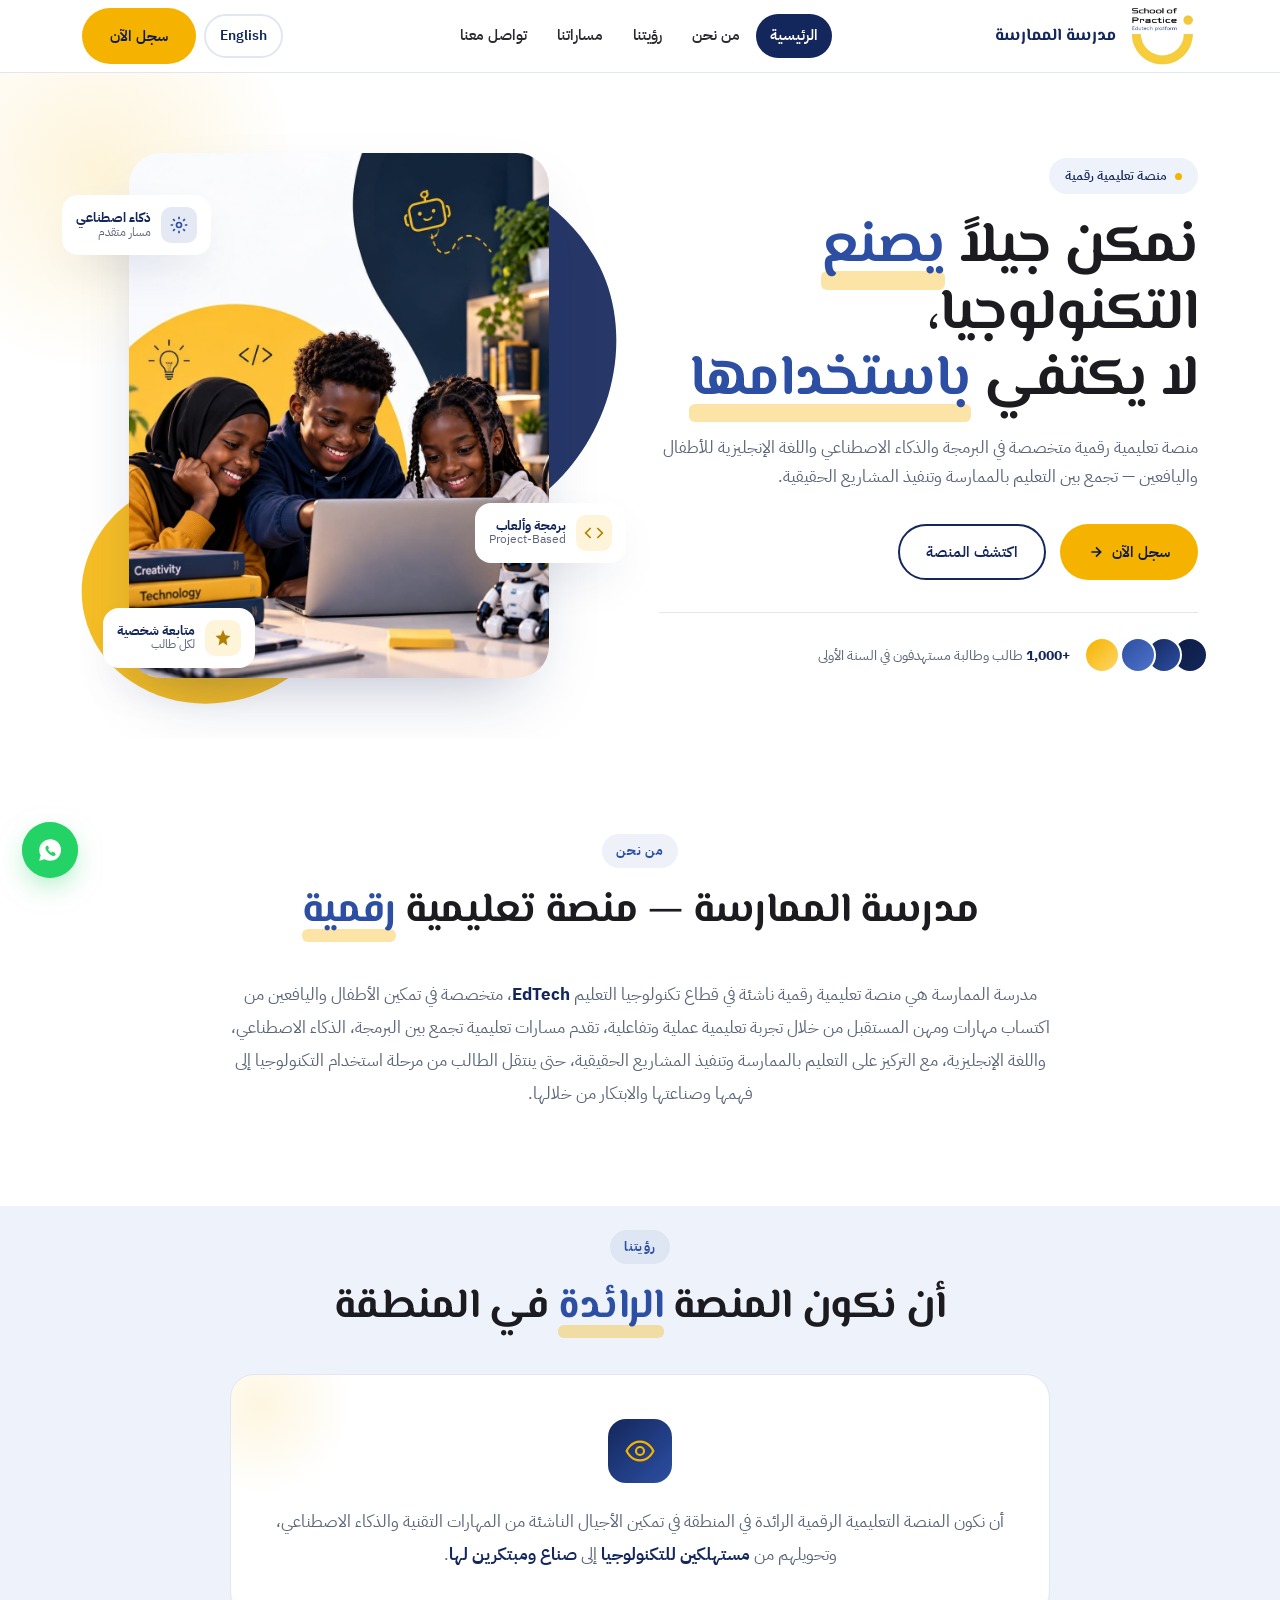
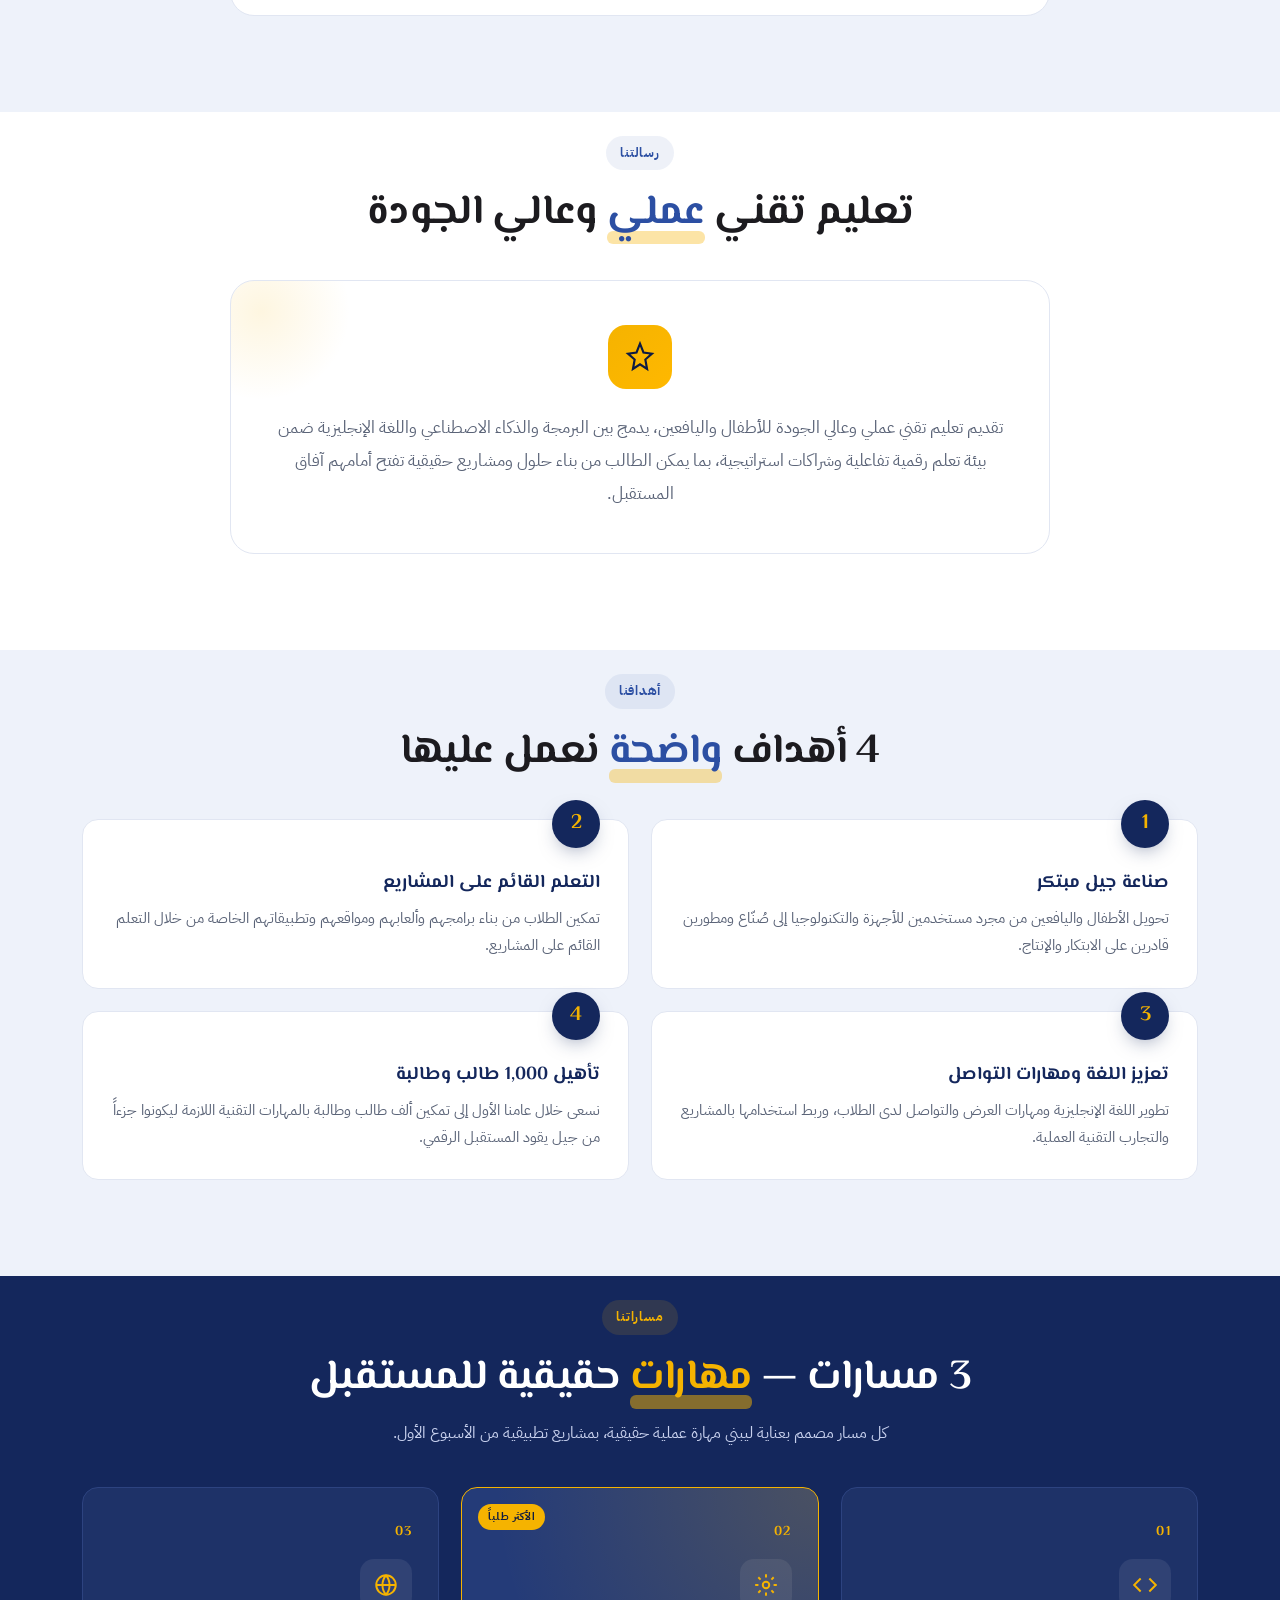
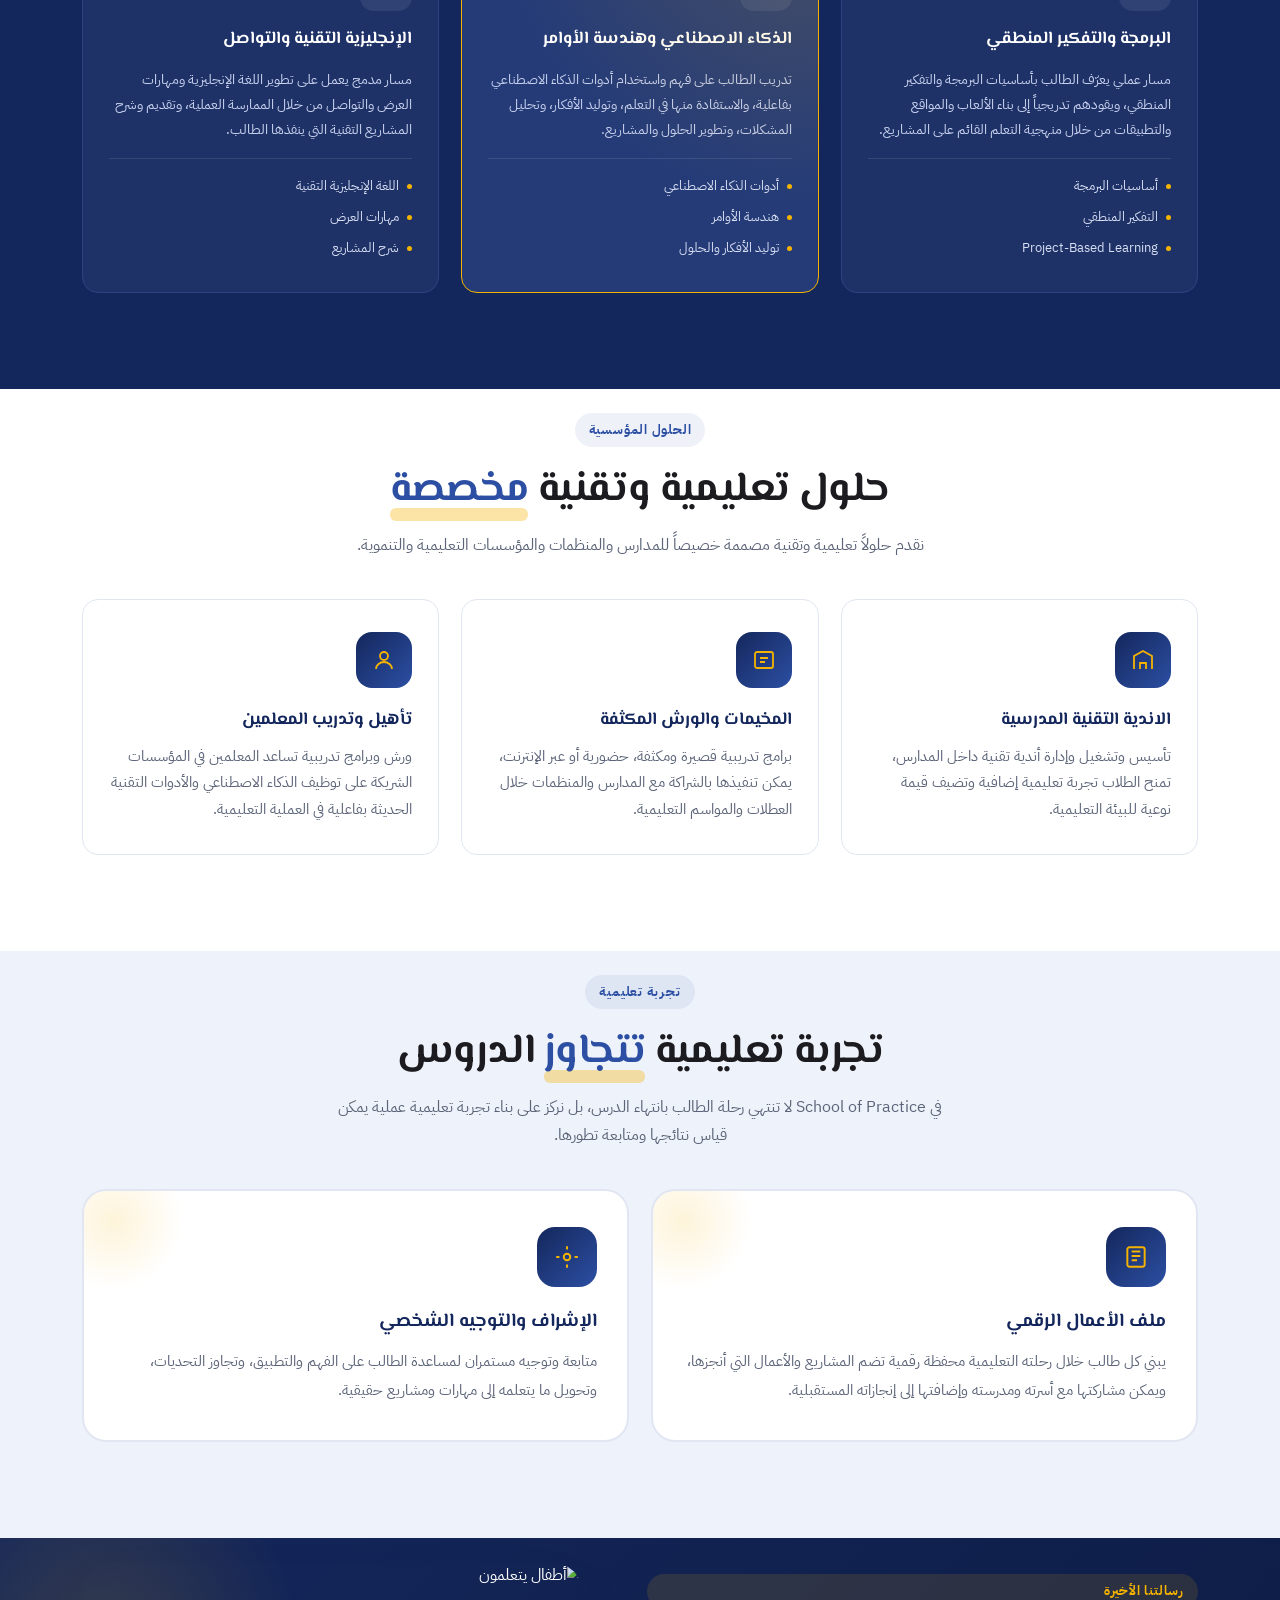
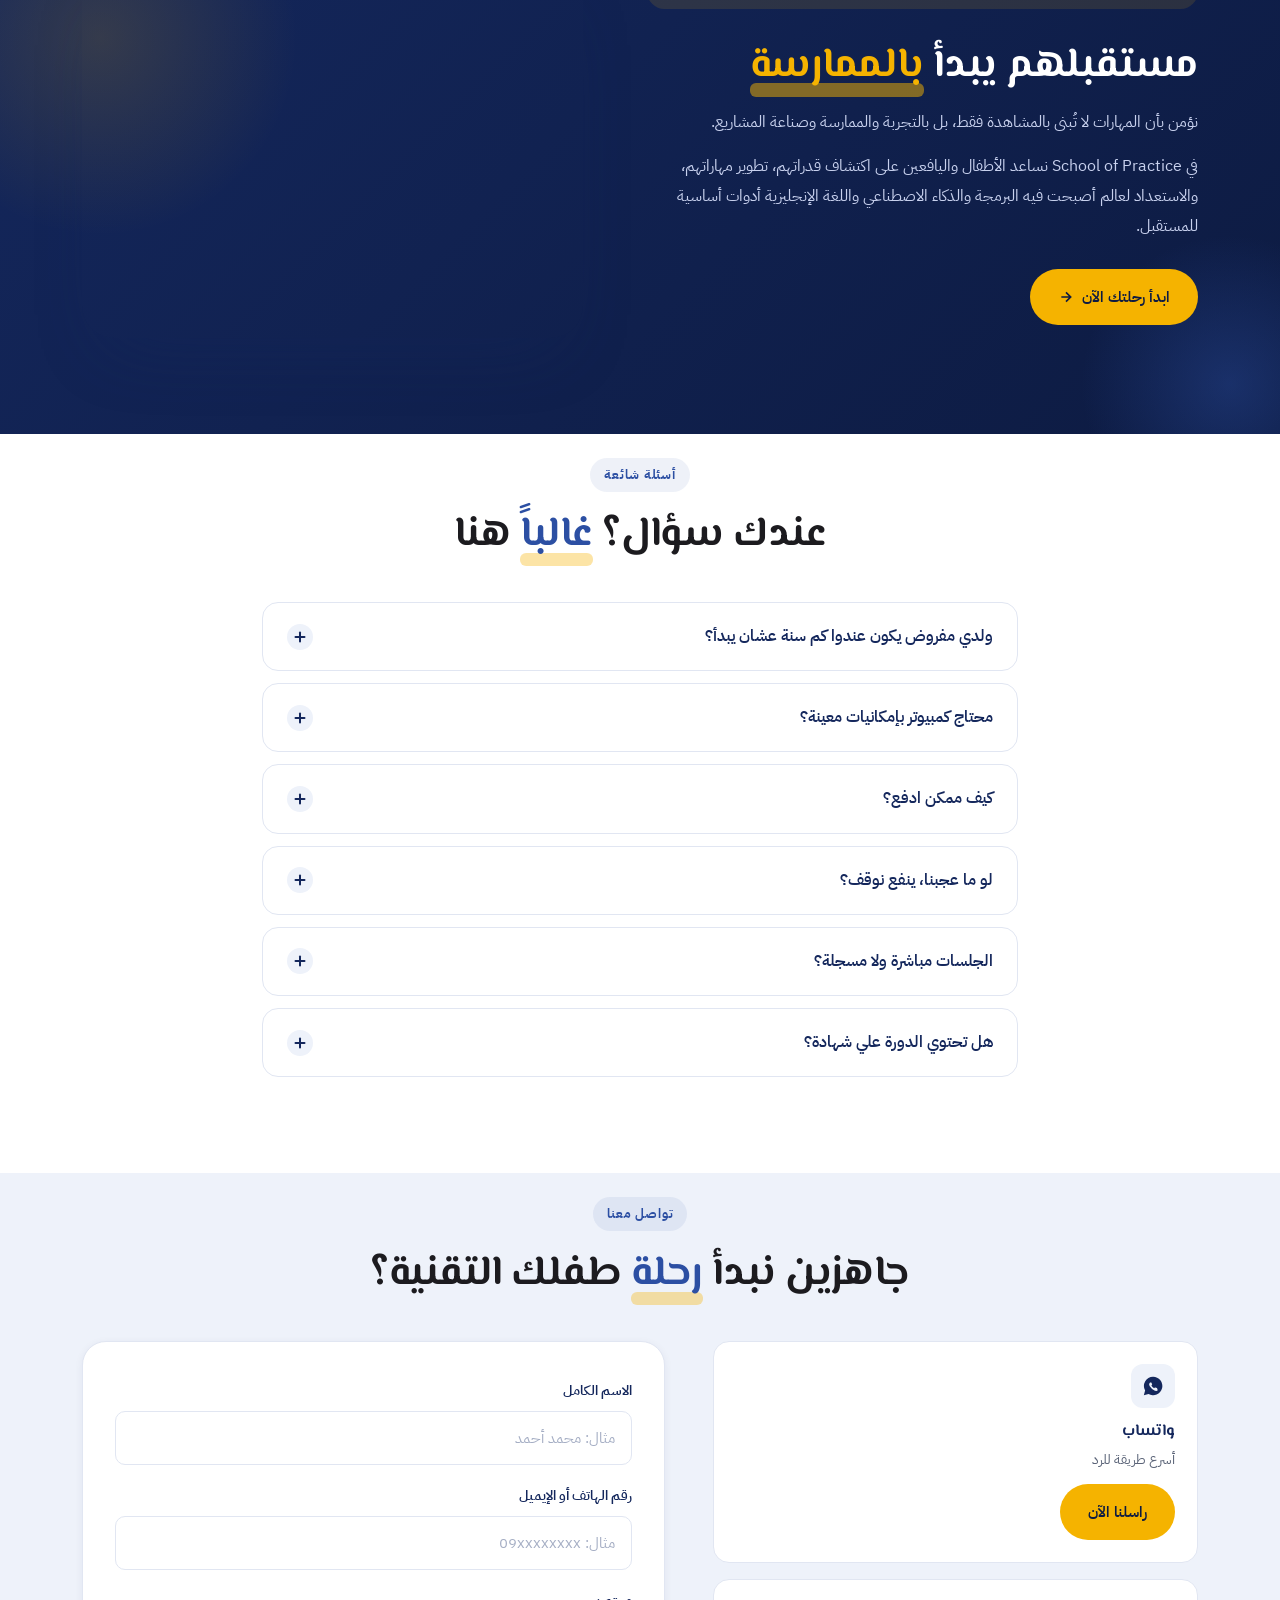
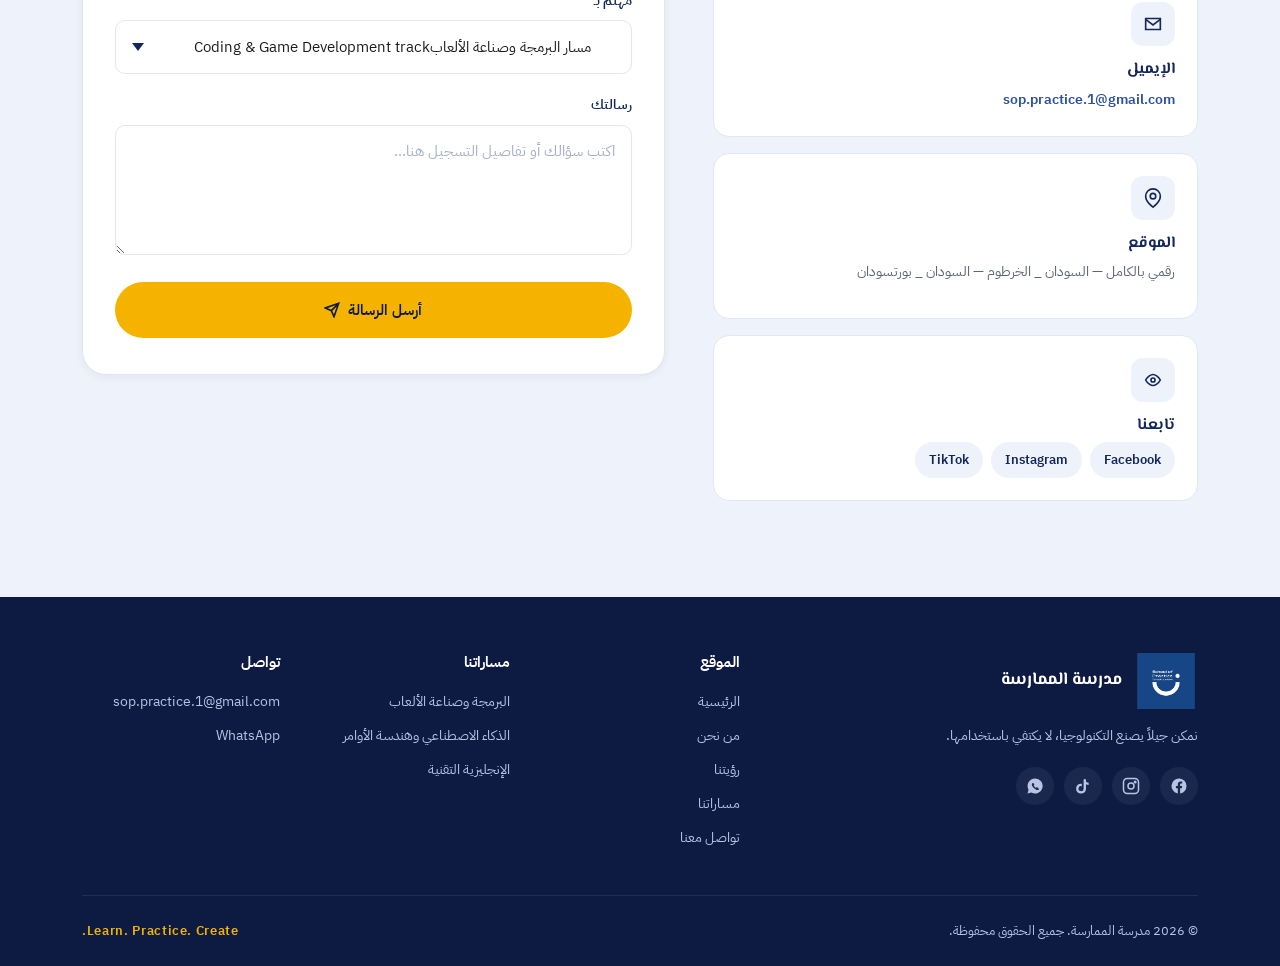
==== commit e10f4323: "Add files via upload" ====
--- a/index.html
+++ b/index.html
@@ -699,7 +699,7 @@
         <div class="footer-col">
           <h4><span class="ar">مساراتنا</span><span class="en" hidden>Tracks</span></h4>
           <a href="#tracks"><span class="ar">البرمجة وصناعة الألعاب</span><span class="en" hidden>Coding &amp; Games</span></a>
-          <a href="#tracks"><span class="ar">الذكاء الاصطناعي ومهندسة الأوامر</span><span class="en" hidden>AI &amp; Prompt Engineering</span></a>
+          <a href="#tracks"><span class="ar">الذكاء الاصطناعي وهندسة الأوامر</span><span class="en" hidden>AI &amp; Prompt Engineering</span></a>
           <a href="#tracks"><span class="ar">الإنجليزية التقنية</span><span class="en" hidden>English for Tech</span></a>
         </div>
         <div class="footer-col">
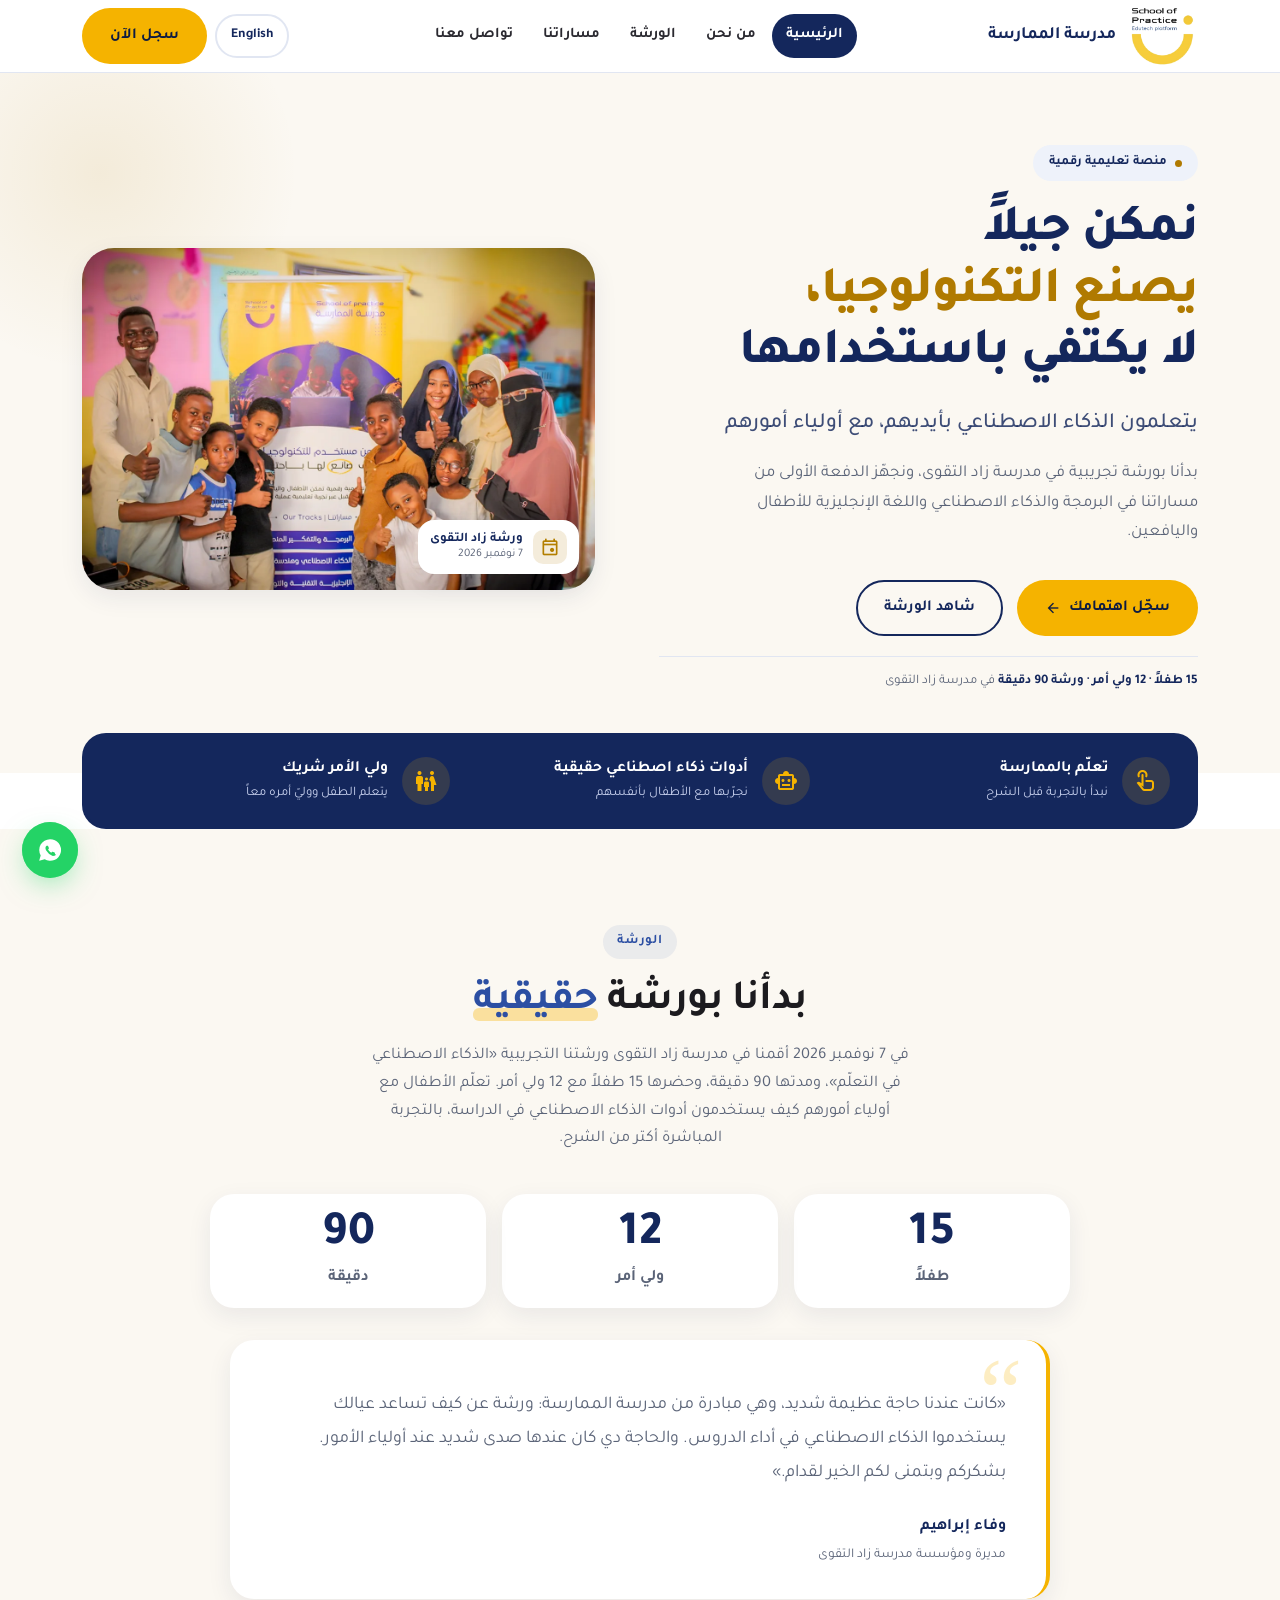
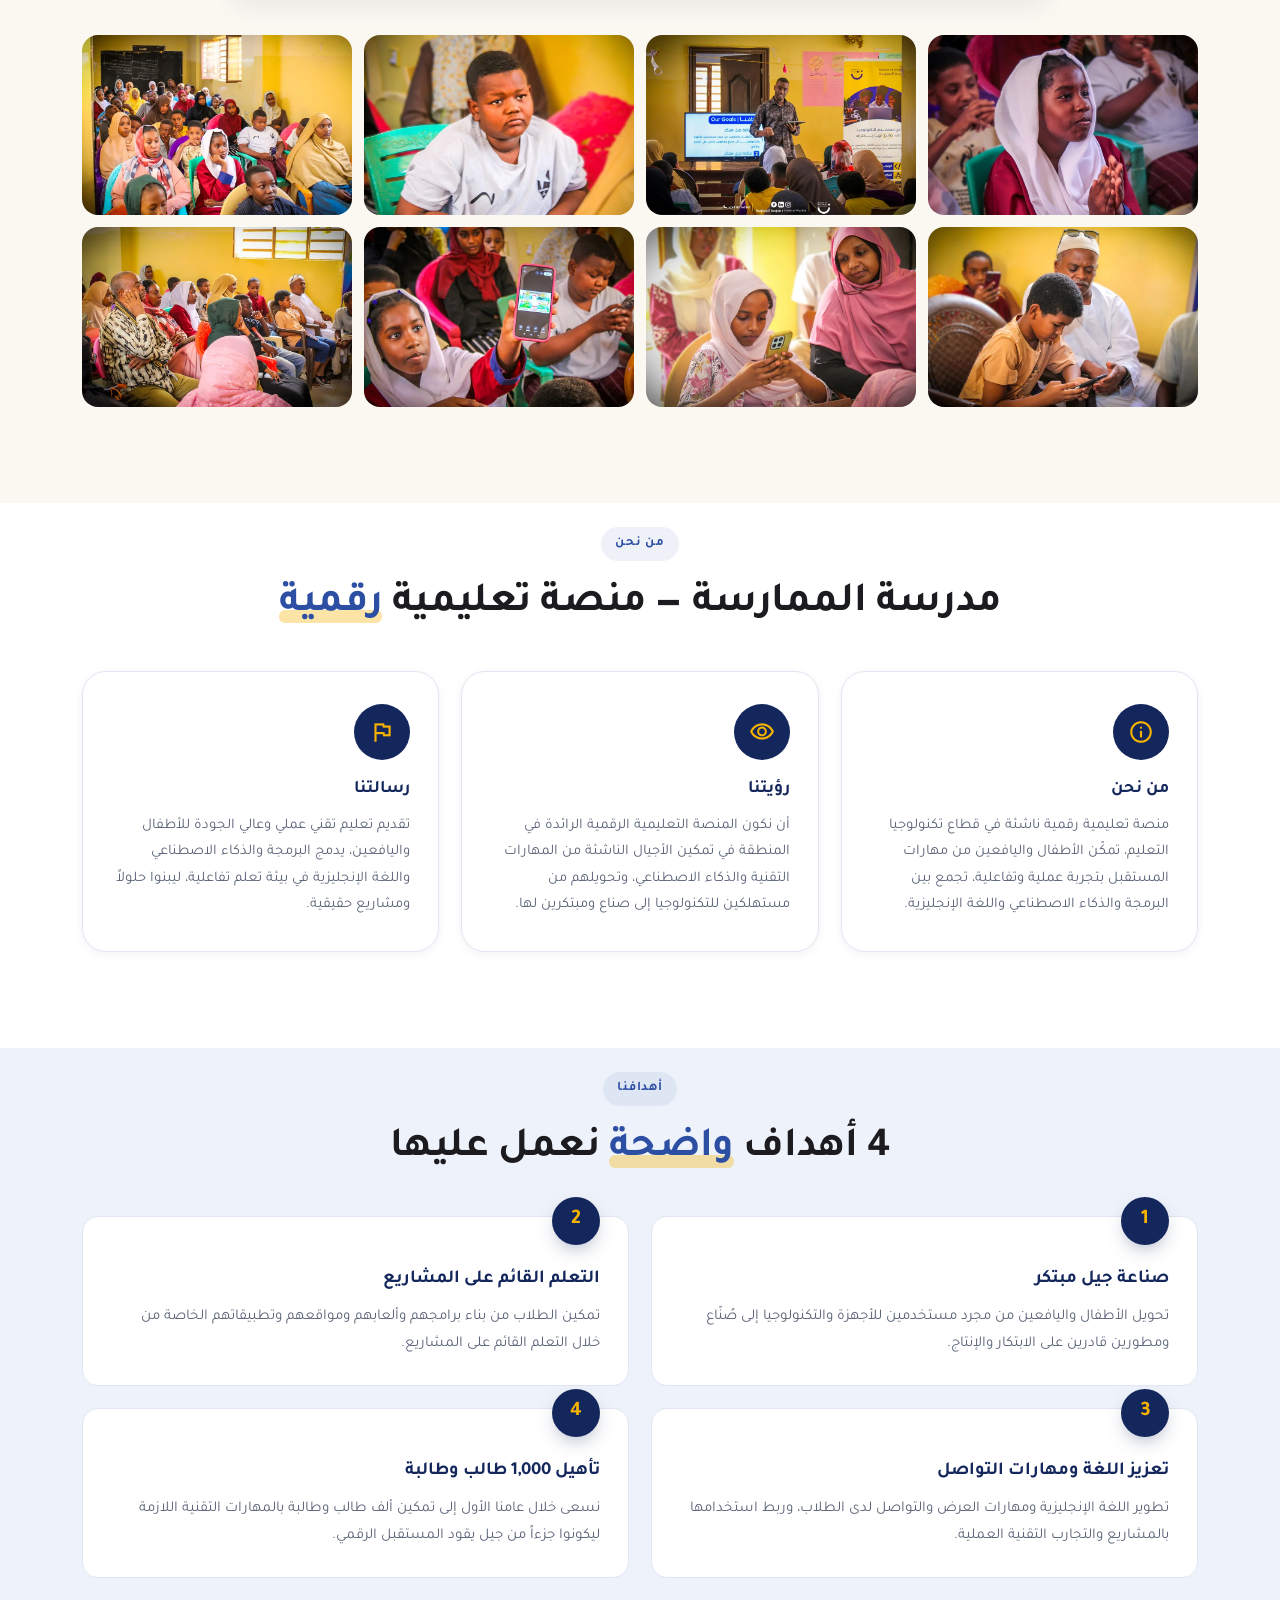
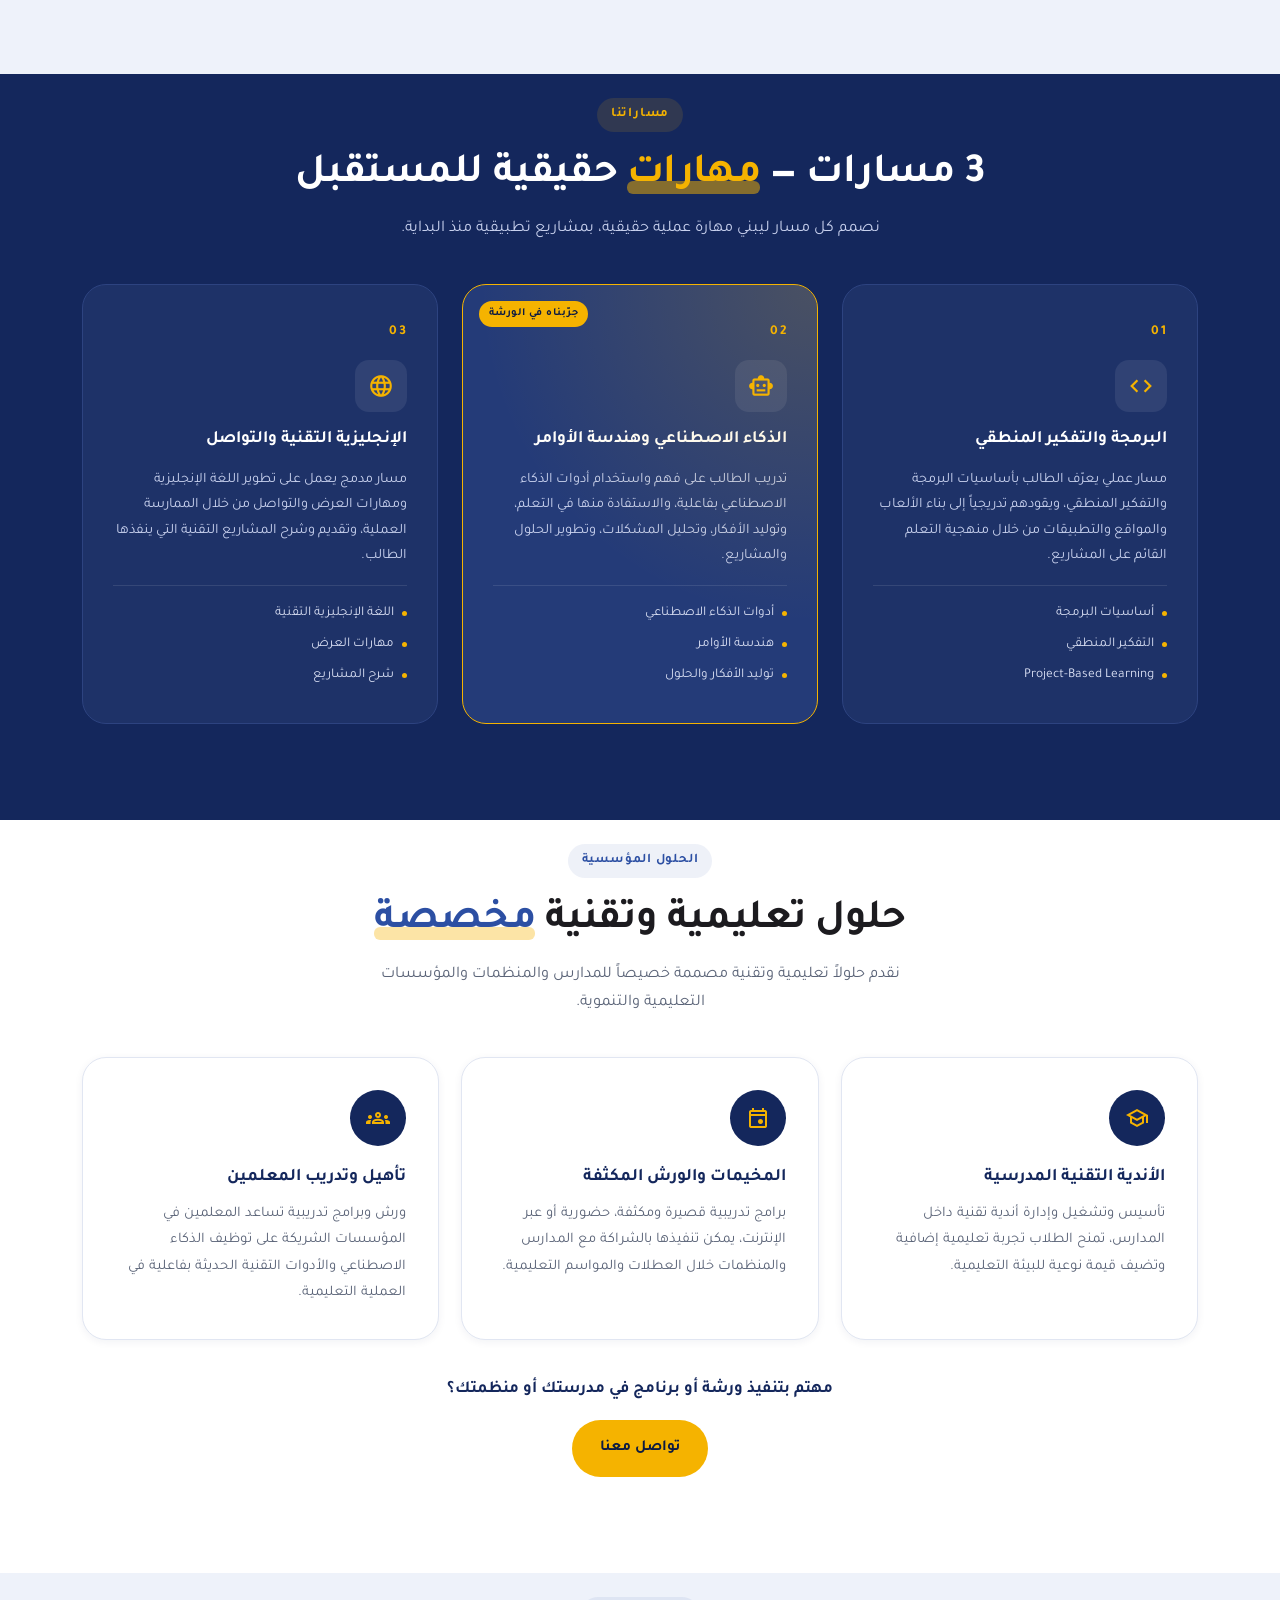
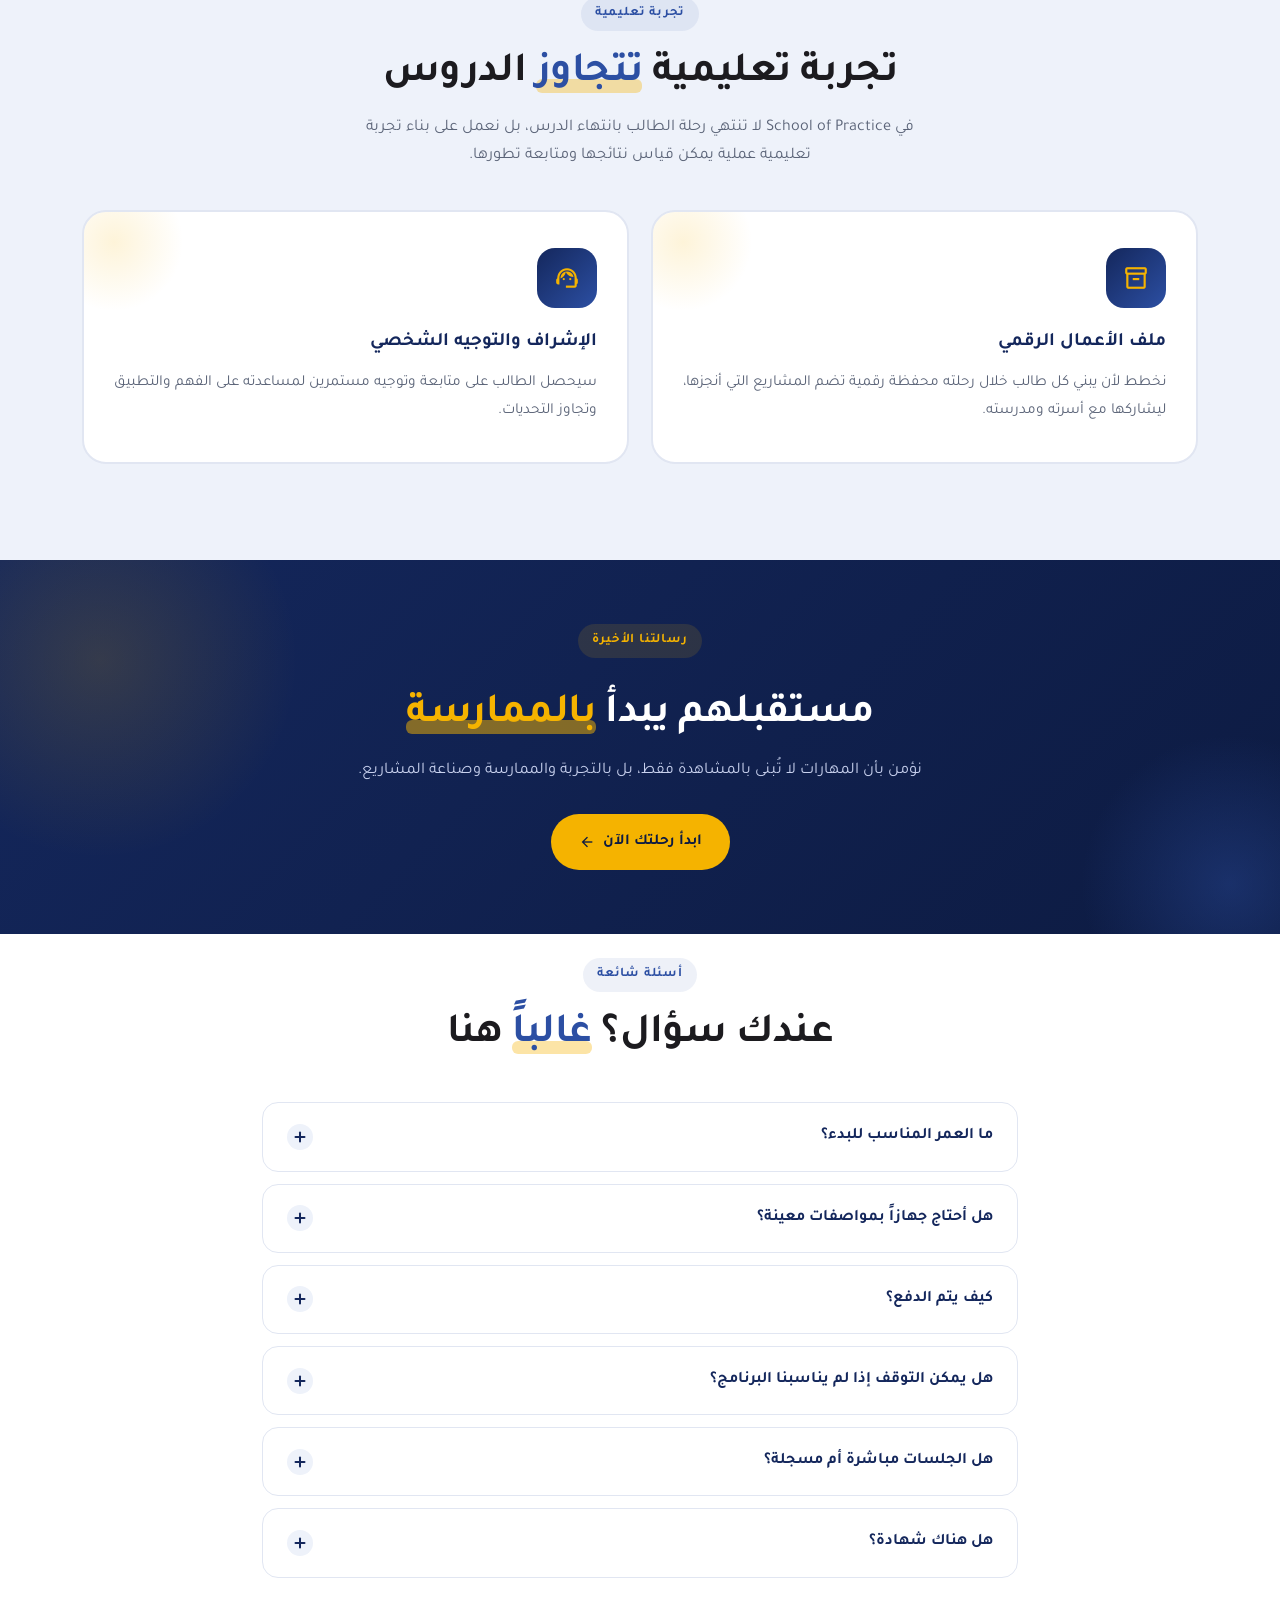
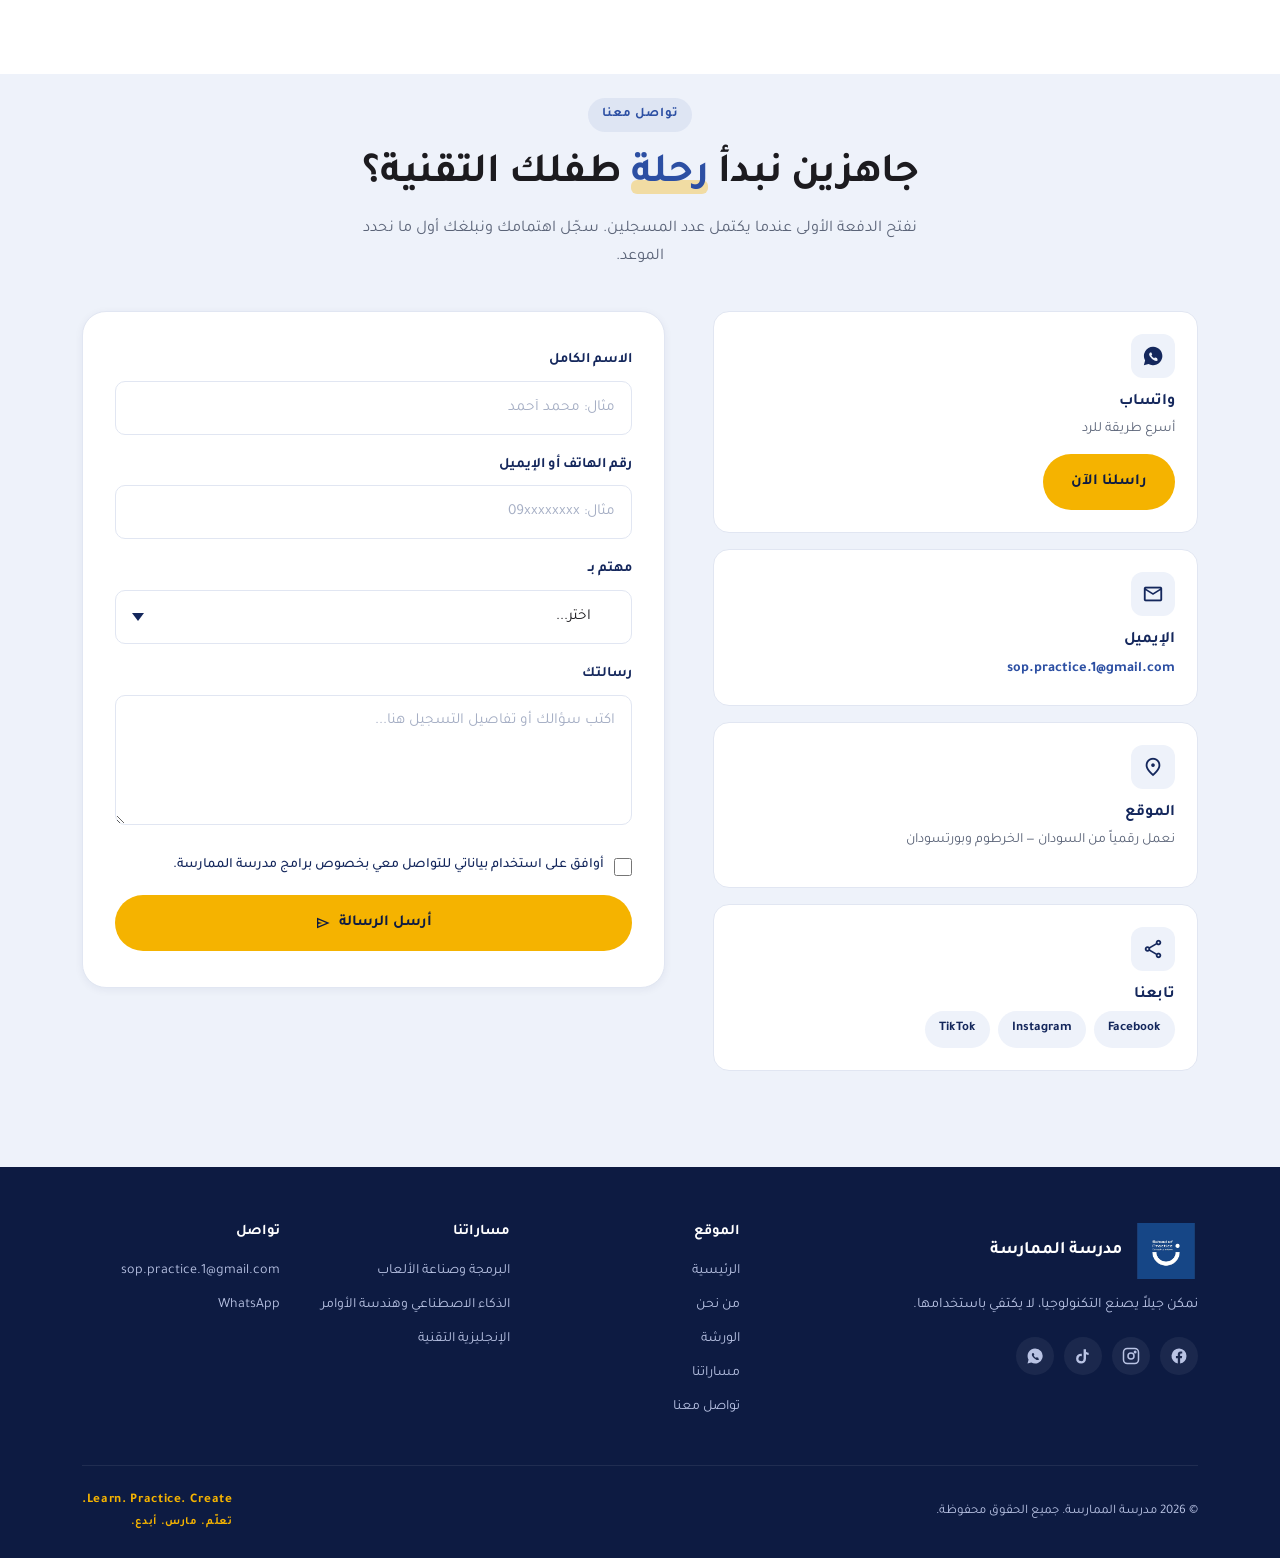
==== commit 242a215f: "Add files via upload" ====
--- a/index.html
+++ b/index.html
@@ -1,4 +1,4 @@
-<!DOCTYPE html>
+﻿<!DOCTYPE html>
 <html lang="ar" dir="rtl">
 <head>
 <meta charset="UTF-8">
@@ -19,7 +19,8 @@
 
 <link rel="preconnect" href="https://fonts.googleapis.com">
 <link rel="preconnect" href="https://fonts.gstatic.com" crossorigin>
-<link href="https://fonts.googleapis.com/css2?family=El+Messiri:wght@500;600;700&family=IBM+Plex+Sans:wght@400;500;600&family=IBM+Plex+Sans+Arabic:wght@400;500;600&display=swap" rel="stylesheet">
+<link href="https://fonts.googleapis.com/css2?family=Inter:wght@400;500;600&family=Tajawal:wght@400;500;700;800&display=swap" rel="stylesheet">
+<link href="https://fonts.googleapis.com/css2?family=Material+Symbols+Outlined&icon_names=arrow_back,arrow_upward,auto_awesome,code,event,family_restroom,flag,groups,info,inventory_2,language,location_on,mail,psychology,school,send,share,smart_toy,support_agent,touch_app,visibility&display=swap" rel="stylesheet">
 <link rel="stylesheet" href="style.css">
 <link rel="icon" href="img/favicon.ico" type="image/x-icon">
 </head>
@@ -48,8 +49,8 @@
       <a class="nav-link" href="#about" data-page="about">
         <span class="ar">من نحن</span><span class="en" hidden>About</span>
       </a>
-      <a class="nav-link" href="#vision" data-page="vision">
-        <span class="ar">رؤيتنا</span><span class="en" hidden>Vision</span>
+      <a class="nav-link" href="#workshop" data-page="workshop">
+        <span class="ar">الورشة</span><span class="en" hidden>Workshop</span>
       </a>
       <a class="nav-link" href="#tracks" data-page="tracks">
         <span class="ar">مساراتنا</span><span class="en" hidden>Tracks</span>
@@ -84,80 +85,141 @@
       </div>
 
       <h1 class="hero-title">
-        <span class="ar">نمكن جيلاً <span class="hl">يصنع</span> التكنولوجيا،<br>لا يكتفي <span class="hl">باستخدامها</span></span>
-        <span class="en" hidden>A generation that <span class="hl">builds</span> technology,<br>not just <span class="hl">uses</span> it</span>
+        <span class="ar">نمكن جيلاً <span class="hl">يصنع التكنولوجيا،</span><br>لا يكتفي باستخدامها</span>
+        <span class="en" hidden>A generation that <span class="hl">builds technology,</span><br>not just uses it</span>
       </h1>
 
+      <p class="hero-lede hero-subtitle ar">يتعلمون الذكاء الاصطناعي بأيديهم، مع أولياء أمورهم</p>
+      <p class="hero-lede hero-subtitle"><span class="en" hidden>They learn AI hands-on, together with their parents.</span></p>
+
       <p class="hero-lede">
-        <span class="ar">منصة تعليمية رقمية متخصصة في البرمجة والذكاء الاصطناعي واللغة الإنجليزية للأطفال واليافعين — تجمع بين التعليم بالممارسة وتنفيذ المشاريع الحقيقية.</span>
-        <span class="en" hidden>A digital learning platform specialized in coding, AI, and English for children and teens — combining hands-on learning with real project execution.</span>
+        <span class="ar">بدأنا بورشة تجريبية في مدرسة زاد التقوى، ونجهّز الدفعة الأولى من مساراتنا في البرمجة والذكاء الاصطناعي واللغة الإنجليزية للأطفال واليافعين.</span>
+        <span class="en" hidden>We started with a pilot workshop at Zad Altaqwa School, and we are preparing the first cohort of our tracks in coding, AI, and English for children and teens.</span>
       </p>
 
       <div class="hero-cta">
         <a class="btn btn-primary" href="#contact">
-          <span class="ar">سجل الآن</span><span class="en" hidden>Enroll Now</span>
-          <svg width="16" height="16" viewBox="0 0 24 24" fill="none" stroke="currentColor" stroke-width="2.5" aria-hidden="true"><path d="M5 12h14M12 5l7 7-7 7"/></svg>
+          <span class="ar">سجّل اهتمامك</span><span class="en" hidden>Register your interest</span>
+          <span class="material-symbols-outlined" aria-hidden="true">arrow_back</span>
         </a>
-        <a class="btn btn-outline" href="#about">
-          <span class="ar">اكتشف المنصة</span><span class="en" hidden>Discover the platform</span>
+        <a class="btn btn-outline" href="#workshop">
+          <span class="ar">شاهد الورشة</span><span class="en" hidden>See the workshop</span>
         </a>
       </div>
 
       <div class="hero-trust">
-        <div class="trust-avatars">
-          <span class="av av-1"></span>
-          <span class="av av-2"></span>
-          <span class="av av-3"></span>
-          <span class="av av-4"></span>
-        </div>
         <div class="trust-text">
-          <span class="ar"><strong>+1,000</strong> طالب وطالبة مستهدفون في السنة الأولى</span>
-          <span class="en" hidden><strong>+1,000</strong> students targeted in year one</span>
+          <span class="ar"><strong>15 طفلاً · 12 ولي أمر · ورشة 90 دقيقة</strong> في مدرسة زاد التقوى</span>
+          <span class="en" hidden><strong>15 children · 12 parents · a 90-minute workshop</strong> at Zad Altaqwa School</span>
         </div>
       </div>
     </div>
 
     <div class="hero-visual">
-      <svg class="hero-blob hero-blob-1" viewBox="0 0 200 200" aria-hidden="true">
-        <path fill="currentColor" d="M44.7,-65.3C58.1,-57.5,69.3,-45.1,74.7,-30.5C80.1,-15.8,79.7,0.9,74.6,16C69.5,31.1,59.7,44.5,47.2,53.8C34.7,63.1,19.6,68.4,3.3,67.5C-13,66.6,-30.4,59.6,-44.3,48.6C-58.2,37.6,-68.6,22.6,-71.6,6.3C-74.6,-9.9,-70.3,-27.4,-60.2,-40.2C-50.1,-53.1,-34.2,-61.2,-18.6,-67.6C-3,-74,12.4,-78.7,26.6,-75.8C40.8,-72.9,53.8,-62.5,44.7,-65.3Z" transform="translate(100 100)"/>
-      </svg>
-      <svg class="hero-blob hero-blob-2" viewBox="0 0 200 200" aria-hidden="true">
-        <path fill="currentColor" d="M38.6,-58.9C49.3,-51.4,56.4,-39.6,62.5,-27.1C68.6,-14.6,73.6,-1.5,72.5,11.4C71.4,24.3,64.2,37,54.3,46.9C44.4,56.8,31.8,63.9,18.1,67.5C4.4,71.1,-10.4,71.2,-24.2,67.2C-38,63.2,-50.8,55.1,-59.5,43.7C-68.2,32.3,-72.8,17.6,-71.6,3.4C-70.4,-10.8,-63.4,-24.5,-53.9,-34.3C-44.4,-44.1,-32.4,-50,-20.2,-56.5C-8,-63,4.4,-70.1,16.4,-69.7C28.4,-69.3,39.9,-61.4,38.6,-58.9Z" transform="translate(100 100)"/>
-      </svg>
-
       <div class="hero-image-wrap">
-        <img src="img/photo_2026-09-22_00-21-39.jpg" alt="أطفال يتعلمون البرمجة" class="hero-image" loading="eager">
-      </div>
-
-      <div class="float-badge float-badge-1">
-        <div class="fb-icon fb-icon-ai">
-          <svg width="20" height="20" viewBox="0 0 24 24" fill="none" stroke="currentColor" stroke-width="2" aria-hidden="true"><circle cx="12" cy="12" r="3"/><path d="M12 2v3M12 19v3M2 12h3M19 12h3M4.9 4.9l2.1 2.1M17 17l2.1 2.1M4.9 19.1L7 17M17 7l2.1-2.1"/></svg>
+        <img src="img/workshop/hero-workshop.webp" alt="طفل وولي أمر يتعلمان معاً خلال ورشة الذكاء الاصطناعي في التعلّم" class="hero-image" loading="eager" fetchpriority="high" width="1200" height="800">
+      </div>
+
+      <div class="float-badge workshop-badge">
+        <div class="fb-icon">
+          <span class="material-symbols-outlined" aria-hidden="true">event</span>
         </div>
         <div>
-          <div class="fb-title"><span class="ar">ذكاء اصطناعي</span><span class="en" hidden>AI Track</span></div>
-          <div class="fb-sub"><span class="ar">مسار متقدم</span><span class="en" hidden>Advanced</span></div>
-        </div>
-      </div>
-
-      <div class="float-badge float-badge-2">
-        <div class="fb-icon fb-icon-code">
-          <svg width="20" height="20" viewBox="0 0 24 24" fill="none" stroke="currentColor" stroke-width="2" aria-hidden="true"><path d="M16 18l6-6-6-6M8 6l-6 6 6 6"/></svg>
-        </div>
-        <div>
-          <div class="fb-title"><span class="ar">برمجة وألعاب</span><span class="en" hidden>Code &amp; Games</span></div>
-          <div class="fb-sub"><span class="ar">Project-Based</span><span class="en" hidden>Project-Based</span></div>
-        </div>
-      </div>
-
-      <div class="float-badge float-badge-3">
-        <div class="fb-icon fb-icon-star">
-          <svg width="20" height="20" viewBox="0 0 24 24" fill="currentColor" aria-hidden="true"><path d="M12 2l2.6 6.6L21 9.5l-5 4.4L17.3 21 12 17.5 6.7 21 8 13.9 3 9.5l6.4-.9z"/></svg>
-        </div>
-        <div>
-          <div class="fb-title"><span class="ar">متابعة شخصية</span><span class="en" hidden>Mentorship</span></div>
-          <div class="fb-sub"><span class="ar">لكل طالب</span><span class="en" hidden>For every student</span></div>
-        </div>
-      </div>
+          <div class="fb-title"><span class="ar">ورشة زاد التقوى</span><span class="en" hidden>Zad Altaqwa Workshop</span></div>
+          <div class="fb-sub"><span class="ar">7 نوفمبر 2026</span><span class="en" hidden>7 Nov 2026</span></div>
+        </div>
+      </div>
+    </div>
+  </div>
+</section>
+
+<div class="trust-strip-wrap">
+  <div class="container">
+    <div class="trust-strip">
+      <div class="trust-item">
+        <span class="trust-icon material-symbols-outlined" aria-hidden="true">touch_app</span>
+        <div class="trust-copy">
+          <strong><span class="ar">تعلّم بالممارسة</span><span class="en" hidden>Learn by doing</span></strong>
+          <span><span class="ar">نبدأ بالتجربة قبل الشرح</span><span class="en" hidden>We start with hands-on practice before explanation</span></span>
+        </div>
+      </div>
+      <div class="trust-item">
+        <span class="trust-icon material-symbols-outlined" aria-hidden="true">smart_toy</span>
+        <div class="trust-copy">
+          <strong><span class="ar">أدوات ذكاء اصطناعي حقيقية</span><span class="en" hidden>Real AI tools</span></strong>
+          <span><span class="ar">نجرّبها مع الأطفال بأنفسهم</span><span class="en" hidden>We try them with the children, hands-on</span></span>
+        </div>
+      </div>
+      <div class="trust-item">
+        <span class="trust-icon material-symbols-outlined" aria-hidden="true">family_restroom</span>
+        <div class="trust-copy">
+          <strong><span class="ar">ولي الأمر شريك</span><span class="en" hidden>Parents as partners</span></strong>
+          <span><span class="ar">يتعلم الطفل ووليّ أمره معاً</span><span class="en" hidden>Children and parents learn together</span></span>
+        </div>
+      </div>
+    </div>
+  </div>
+</div>
+
+<!-- ==================== WORKSHOP ==================== -->
+<section class="section workshop-section" id="workshop">
+  <div class="container">
+    <div class="section-head center">
+      <div class="eyebrow">
+        <span class="ar">الورشة</span><span class="en" hidden>The workshop</span>
+      </div>
+      <h2 class="section-title">
+        <span class="ar">بدأنا بورشة <span class="hl">حقيقية</span></span>
+        <span class="en" hidden>We started with a <span class="hl">real</span> workshop</span>
+      </h2>
+      <p class="section-sub">
+        <span class="ar">في 7 نوفمبر 2026 أقمنا في مدرسة زاد التقوى ورشتنا التجريبية «الذكاء الاصطناعي في التعلّم»، ومدتها 90 دقيقة، وحضرها 15 طفلاً مع 12 ولي أمر. تعلّم الأطفال مع أولياء أمورهم كيف يستخدمون أدوات الذكاء الاصطناعي في الدراسة، بالتجربة المباشرة أكتر من الشرح.</span>
+        <span class="en" hidden>On 7 November 2026, we held our pilot workshop, “AI in Learning”, at Zad Altaqwa School. It lasted 90 minutes, with 15 children and 12 parents attending. Children learned together with their parents how to use AI tools for studying, through hands-on practice more than explanation.</span>
+      </p>
+    </div>
+
+    <div class="workshop-stats">
+      <div class="workshop-stat">
+        <strong class="workshop-stat-value">15</strong>
+        <span class="workshop-stat-label"><span class="ar">طفلاً</span><span class="en" hidden>children</span></span>
+      </div>
+      <div class="workshop-stat">
+        <strong class="workshop-stat-value">12</strong>
+        <span class="workshop-stat-label"><span class="ar">ولي أمر</span><span class="en" hidden>parents</span></span>
+      </div>
+      <div class="workshop-stat">
+        <strong class="workshop-stat-value">90</strong>
+        <span class="workshop-stat-label"><span class="ar">دقيقة</span><span class="en" hidden>minutes</span></span>
+      </div>
+    </div>
+
+    <div class="workshop-testimonial">
+      <blockquote class="workshop-quote">
+        <span class="ar">«كانت عندنا حاجة عظيمة شديد، وهي مبادرة من مدرسة الممارسة: ورشة عن كيف تساعد عيالك يستخدموا الذكاء الاصطناعي في أداء الدروس. والحاجة دي كان عندها صدى شديد عند أولياء الأمور. بشكركم وبتمنى لكم الخير لقدام.»</span>
+        <span class="en" hidden>We had something truly wonderful: an initiative by School of Practice, a workshop on how to help your children use artificial intelligence in doing their schoolwork. It resonated strongly with parents. Thank you, and we wish you all the best going forward.</span>
+      </blockquote>
+      <div class="workshop-signature">
+        <div class="ar">
+          <strong>وفاء إبراهيم</strong>
+          <small>مديرة ومؤسسة مدرسة زاد التقوى</small>
+        </div>
+        <div class="en" hidden>
+          <strong>Wafa Ibrahim</strong>
+          <small>Director and Founder of Zad Altaqwa School</small>
+          <small>Translated from Arabic</small>
+        </div>
+      </div>
+    </div>
+
+    <div class="workshop-gallery">
+      <img src="img/workshop/gallery-01.webp" alt="لحظة من ورشة الذكاء الاصطناعي في التعلّم في مدرسة زاد التقوى / A moment from the “AI in Learning” workshop at Zad Altaqwa School" loading="lazy" decoding="async" width="900" height="900">
+      <img src="img/workshop/gallery-02.webp" alt="لحظة من ورشة الذكاء الاصطناعي في التعلّم في مدرسة زاد التقوى / A moment from the “AI in Learning” workshop at Zad Altaqwa School" loading="lazy" decoding="async" width="900" height="600">
+      <img src="img/workshop/gallery-03.webp" alt="لحظة من ورشة الذكاء الاصطناعي في التعلّم في مدرسة زاد التقوى / A moment from the “AI in Learning” workshop at Zad Altaqwa School" loading="lazy" decoding="async" width="900" height="901">
+      <img src="img/workshop/gallery-04.webp" alt="لحظة من ورشة الذكاء الاصطناعي في التعلّم في مدرسة زاد التقوى / A moment from the “AI in Learning” workshop at Zad Altaqwa School" loading="lazy" decoding="async" width="900" height="563">
+      <img src="img/workshop/gallery-05.webp" alt="لحظة من ورشة الذكاء الاصطناعي في التعلّم في مدرسة زاد التقوى / A moment from the “AI in Learning” workshop at Zad Altaqwa School" loading="lazy" decoding="async" width="900" height="600">
+      <img src="img/workshop/gallery-06.webp" alt="لحظة من ورشة الذكاء الاصطناعي في التعلّم في مدرسة زاد التقوى / A moment from the “AI in Learning” workshop at Zad Altaqwa School" loading="lazy" decoding="async" width="900" height="600">
+      <img src="img/workshop/gallery-07.webp" alt="لحظة من ورشة الذكاء الاصطناعي في التعلّم في مدرسة زاد التقوى / A moment from the “AI in Learning” workshop at Zad Altaqwa School" loading="lazy" decoding="async" width="900" height="600">
+      <img src="img/workshop/gallery-08.webp" alt="لحظة من ورشة الذكاء الاصطناعي في التعلّم في مدرسة زاد التقوى / A moment from the “AI in Learning” workshop at Zad Altaqwa School" loading="lazy" decoding="async" width="900" height="599">
     </div>
   </div>
 </section>
@@ -175,61 +237,37 @@
       </h2>
     </div>
 
-    <div class="about-text-center">
-      <p>
-        <span class="ar">مدرسة الممارسة هي منصة تعليمية رقمية ناشئة في قطاع تكنولوجيا التعليم <strong>EdTech</strong>، متخصصة في تمكين الأطفال واليافعين من اكتساب مهارات ومهن المستقبل من خلال تجربة تعليمية عملية وتفاعلية، تقدم مسارات تعليمية تجمع بين البرمجة، الذكاء الاصطناعي، واللغة الإنجليزية، مع التركيز على التعليم بالممارسة وتنفيذ المشاريع الحقيقية، حتى ينتقل الطالب من مرحلة استخدام التكنولوجيا إلى فهمها وصناعتها والابتكار من خلالها.</span>
-        <span class="en" hidden>School of Practice is an emerging EdTech platform specialized in empowering children and teens with future skills through a practical, interactive learning experience. It offers tracks combining coding, AI, and English, with a focus on learning-by-doing and real project execution — so students move from using technology to understanding, building, and innovating with it.</span>
-      </p>
-    </div>
-  </div>
-</section>
-
-<!-- ==================== VISION ==================== -->
-<section class="section bg-mist" id="vision">
-  <div class="container">
-    <div class="section-head center">
-      <div class="eyebrow">
-        <span class="ar">رؤيتنا</span><span class="en" hidden>Our Vision</span>
-      </div>
-      <h2 class="section-title">
-        <span class="ar">أن نكون المنصة <span class="hl">الرائدة</span> في المنطقة</span>
-        <span class="en" hidden>To be the <span class="hl">leading</span> platform in the region</span>
-      </h2>
-    </div>
-
-    <div class="vm-big-card vision-card">
-      <div class="vm-big-icon">
-        <svg width="32" height="32" viewBox="0 0 24 24" fill="none" stroke="currentColor" stroke-width="1.6" aria-hidden="true"><circle cx="12" cy="12" r="3"/><path d="M2 12s3-7 10-7 10 7 10 7-3 7-10 7S2 12 2 12z"/></svg>
-      </div>
-      <p class="vm-big-text">
-        <span class="ar">أن نكون المنصة التعليمية الرقمية الرائدة في المنطقة في تمكين الأجيال الناشئة من المهارات التقنية والذكاء الاصطناعي، وتحويلهم من <strong>مستهلكين للتكنولوجيا</strong> إلى <strong>صناع ومبتكرين لها</strong>.</span>
-        <span class="en" hidden>To be the leading digital learning platform in the region in empowering emerging generations with tech and AI skills — transforming them from <strong>technology consumers</strong> into <strong>creators and innovators</strong>.</span>
-      </p>
-    </div>
-  </div>
-</section>
-
-<!-- ==================== MISSION ==================== -->
-<section class="section" id="mission">
-  <div class="container">
-    <div class="section-head center">
-      <div class="eyebrow">
-        <span class="ar">رسالتنا</span><span class="en" hidden>Our Mission</span>
-      </div>
-      <h2 class="section-title">
-        <span class="ar">تعليم تقني <span class="hl">عملي</span> وعالي الجودة</span>
-        <span class="en" hidden><span class="hl">Practical</span>, high-quality tech education</span>
-      </h2>
-    </div>
-
-    <div class="vm-big-card mission-card">
-      <div class="vm-big-icon">
-        <svg width="32" height="32" viewBox="0 0 24 24" fill="none" stroke="currentColor" stroke-width="1.6" aria-hidden="true"><path d="M12 2l2.6 6.6L21 9.5l-5 4.4L17.3 21 12 17.5 6.7 21 8 13.9 3 9.5l6.4-.9z"/></svg>
-      </div>
-      <p class="vm-big-text">
-        <span class="ar">تقديم تعليم تقني عملي وعالي الجودة للأطفال واليافعين، يدمج بين البرمجة والذكاء الاصطناعي واللغة الإنجليزية ضمن بيئة تعلم رقمية تفاعلية وشراكات استراتيجية، بما يمكن الطالب من بناء حلول ومشاريع حقيقية تفتح أمامهم آفاق المستقبل.</span>
-        <span class="en" hidden>Delivering practical, high-quality tech education for children and teens — integrating coding, AI, and English within an interactive digital learning environment and strategic partnerships, enabling students to build real solutions and projects that open future horizons.</span>
-      </p>
+    <div class="about-cards">
+      <article class="about-card">
+        <div class="about-icon">
+          <span class="material-symbols-outlined" aria-hidden="true">info</span>
+        </div>
+        <h3><span class="ar">من نحن</span><span class="en" hidden>Who we are</span></h3>
+        <p>
+          <span class="ar">منصة تعليمية رقمية ناشئة في قطاع تكنولوجيا التعليم، تمكّن الأطفال واليافعين من مهارات المستقبل بتجربة عملية وتفاعلية، تجمع بين البرمجة والذكاء الاصطناعي واللغة الإنجليزية.</span>
+          <span class="en" hidden>An emerging EdTech platform that empowers children and teens with future skills through a practical, interactive experience, combining coding, AI, and English.</span>
+        </p>
+      </article>
+      <article class="about-card">
+        <div class="about-icon">
+          <span class="material-symbols-outlined" aria-hidden="true">visibility</span>
+        </div>
+        <h3><span class="ar">رؤيتنا</span><span class="en" hidden>Our vision</span></h3>
+        <p>
+          <span class="ar">أن نكون المنصة التعليمية الرقمية الرائدة في المنطقة في تمكين الأجيال الناشئة من المهارات التقنية والذكاء الاصطناعي، وتحويلهم من مستهلكين للتكنولوجيا إلى صناع ومبتكرين لها.</span>
+          <span class="en" hidden>To be the leading digital learning platform in the region in empowering emerging generations with tech and AI skills, turning them from technology consumers into creators and innovators.</span>
+        </p>
+      </article>
+      <article class="about-card">
+        <div class="about-icon">
+          <span class="material-symbols-outlined" aria-hidden="true">flag</span>
+        </div>
+        <h3><span class="ar">رسالتنا</span><span class="en" hidden>Our mission</span></h3>
+        <p>
+          <span class="ar">تقديم تعليم تقني عملي وعالي الجودة للأطفال واليافعين، يدمج البرمجة والذكاء الاصطناعي واللغة الإنجليزية في بيئة تعلم تفاعلية، ليبنوا حلولاً ومشاريع حقيقية.</span>
+          <span class="en" hidden>Delivering practical, high-quality tech education for children and teens, combining coding, AI, and English in an interactive learning environment, so they build real solutions and projects.</span>
+        </p>
+      </article>
     </div>
   </div>
 </section>
@@ -287,8 +325,8 @@
         <span class="en" hidden>3 tracks — real <span class="hl">future</span> skills</span>
       </h2>
       <p class="section-sub light">
-        <span class="ar">كل مسار مصمم بعناية ليبني مهارة عملية حقيقية، بمشاريع تطبيقية من الأسبوع الأول.</span>
-        <span class="en" hidden>Each track is designed to build a real, practical skill with hands-on projects from week one.</span>
+        <span class="ar">نصمم كل مسار ليبني مهارة عملية حقيقية، بمشاريع تطبيقية منذ البداية.</span>
+        <span class="en" hidden>We design each track to build a real, practical skill, with hands-on projects from the start.</span>
       </p>
     </div>
 
@@ -296,7 +334,7 @@
       <article class="track-card">
         <div class="track-num">01</div>
         <div class="track-icon">
-          <svg width="26" height="26" viewBox="0 0 24 24" fill="none" stroke="currentColor" stroke-width="1.8" aria-hidden="true"><path d="M16 18l6-6-6-6M8 6l-6 6 6 6"/></svg>
+          <span class="material-symbols-outlined" aria-hidden="true">code</span>
         </div>
         <h3><span class="ar">البرمجة والتفكير المنطقي </span><span class="en" hidden>Coding &amp; Game Development</span></h3>
         <p><span class="ar">مسار عملي يعرّف الطالب بأساسيات البرمجة والتفكير المنطقي، ويقودهم تدريجياً إلى بناء الألعاب والمواقع والتطبيقات من خلال منهجية التعلم القائم على المشاريع.</span><span class="en" hidden>A practical track introducing students to programming fundamentals and logical thinking, gradually leading them to build games, websites, and apps through Project-Based Learning.</span></p>
@@ -308,10 +346,10 @@
       </article>
 
       <article class="track-card featured">
-        <div class="track-badge"><span class="ar">الأكثر طلباً</span><span class="en" hidden>Most popular</span></div>
+        <div class="track-badge"><span class="ar">جرّبناه في الورشة</span><span class="en" hidden>Tried in our workshop</span></div>
         <div class="track-num">02</div>
         <div class="track-icon">
-          <svg width="26" height="26" viewBox="0 0 24 24" fill="none" stroke="currentColor" stroke-width="1.8" aria-hidden="true"><circle cx="12" cy="12" r="3"/><path d="M12 2v3M12 19v3M2 12h3M19 12h3M4.9 4.9l2.1 2.1M17 17l2.1 2.1M4.9 19.1L7 17M17 7l2.1-2.1"/></svg>
+          <span class="material-symbols-outlined" aria-hidden="true">smart_toy</span>
         </div>
         <h3><span class="ar">الذكاء الاصطناعي وهندسة الأوامر</span><span class="en" hidden>AI &amp; Prompt Engineering</span></h3>
         <p><span class="ar">تدريب الطالب على فهم واستخدام أدوات الذكاء الاصطناعي بفاعلية، والاستفادة منها في التعلم، وتوليد الأفكار، وتحليل المشكلات، وتطوير الحلول والمشاريع.</span><span class="en" hidden>Training students to effectively understand and use AI tools — benefiting from them in learning, generating ideas, analyzing problems, and developing solutions and projects.</span></p>
@@ -325,7 +363,7 @@
       <article class="track-card">
         <div class="track-num">03</div>
         <div class="track-icon">
-          <svg width="26" height="26" viewBox="0 0 24 24" fill="none" stroke="currentColor" stroke-width="1.8" aria-hidden="true"><circle cx="12" cy="12" r="9"/><path d="M3 12h18M12 3a14 14 0 010 18M12 3a14 14 0 000 18"/></svg>
+          <span class="material-symbols-outlined" aria-hidden="true">language</span>
         </div>
         <h3><span class="ar">الإنجليزية التقنية والتواصل</span><span class="en" hidden>English for Tech &amp; Communication</span></h3>
         <p><span class="ar">مسار مدمج يعمل على تطوير اللغة الإنجليزية ومهارات العرض والتواصل من خلال الممارسة العملية، وتقديم وشرح المشاريع التقنية التي ينفذها الطالب.</span><span class="en" hidden>An integrated track developing English and presentation skills through hands-on practice, along with presenting and explaining the tech projects students execute.</span></p>
@@ -359,15 +397,15 @@
     <div class="solutions-grid">
       <div class="solution-card">
         <div class="solution-icon">
-          <svg width="24" height="24" viewBox="0 0 24 24" fill="none" stroke="currentColor" stroke-width="1.8" aria-hidden="true"><path d="M3 21V8l9-5 9 5v13"/><path d="M9 21v-6h6v6"/></svg>
-        </div>
-        <h3><span class="ar">الاندية التقنية المدرسية</span><span class="en" hidden>Tech Clubs in Schools</span></h3>
+          <span class="material-symbols-outlined" aria-hidden="true">school</span>
+        </div>
+        <h3><span class="ar">الأندية التقنية المدرسية</span><span class="en" hidden>Tech Clubs in Schools</span></h3>
         <p><span class="ar">تأسيس وتشغيل وإدارة أندية تقنية داخل المدارس، تمنح الطلاب تجربة تعليمية إضافية وتضيف قيمة نوعية للبيئة التعليمية.</span><span class="en" hidden>Establishing, running, and managing tech clubs inside schools — giving students an extra learning experience and adding qualitative value to the educational environment.</span></p>
       </div>
 
       <div class="solution-card">
         <div class="solution-icon">
-          <svg width="24" height="24" viewBox="0 0 24 24" fill="none" stroke="currentColor" stroke-width="1.8" aria-hidden="true"><rect x="3" y="4" width="18" height="16" rx="2"/><path d="M8 10h8M8 14h5"/></svg>
+          <span class="material-symbols-outlined" aria-hidden="true">event</span>
         </div>
         <h3><span class="ar">المخيمات والورش المكثفة</span><span class="en" hidden>Bootcamps &amp; Workshops</span></h3>
         <p><span class="ar">برامج تدريبية قصيرة ومكثفة، حضورية أو عبر الإنترنت، يمكن تنفيذها بالشراكة مع المدارس والمنظمات خلال العطلات والمواسم التعليمية.</span><span class="en" hidden>Short, intensive training programs — in-person or online — delivered in partnership with schools and organizations during holidays and educational seasons.</span></p>
@@ -375,11 +413,17 @@
 
       <div class="solution-card">
         <div class="solution-icon">
-          <svg width="24" height="24" viewBox="0 0 24 24" fill="none" stroke="currentColor" stroke-width="1.8" aria-hidden="true"><circle cx="12" cy="8" r="4"/><path d="M4 21c0-4 4-7 8-7s8 3 8 7"/></svg>
+          <span class="material-symbols-outlined" aria-hidden="true">groups</span>
         </div>
         <h3><span class="ar">تأهيل وتدريب المعلمين</span><span class="en" hidden>Teacher Training</span></h3>
         <p><span class="ar">ورش وبرامج تدريبية تساعد المعلمين في المؤسسات الشريكة على توظيف الذكاء الاصطناعي والأدوات التقنية الحديثة بفاعلية في العملية التعليمية.</span><span class="en" hidden>Workshops and training programs helping teachers in partner institutions effectively integrate AI and modern tech tools into the educational process.</span></p>
       </div>
+    </div>
+    <div class="solutions-cta">
+      <p><span class="ar">مهتم بتنفيذ ورشة أو برنامج في مدرستك أو منظمتك؟</span><span class="en" hidden>Interested in a workshop or program at your school or organization?</span></p>
+      <a class="btn btn-primary" href="#contact">
+        <span class="ar">تواصل معنا</span><span class="en" hidden>Contact us</span>
+      </a>
     </div>
   </div>
 </section>
@@ -396,26 +440,26 @@
         <span class="en" hidden>A learning experience <span class="hl">beyond</span> lessons</span>
       </h2>
       <p class="section-sub">
-        <span class="ar">في School of Practice لا تنتهي رحلة الطالب بانتهاء الدرس، بل نركز على بناء تجربة تعليمية عملية يمكن قياس نتائجها ومتابعة تطورها.</span>
-        <span class="en" hidden>At School of Practice, the student's journey doesn't end when the lesson does — we focus on building a practical learning experience whose results can be measured and progress tracked.</span>
+        <span class="ar">في School of Practice لا تنتهي رحلة الطالب بانتهاء الدرس، بل نعمل على بناء تجربة تعليمية عملية يمكن قياس نتائجها ومتابعة تطورها.</span>
+        <span class="en" hidden>At School of Practice, the student's journey doesn't end when the lesson does. We are working to build a practical learning experience whose results can be measured and progress tracked.</span>
       </p>
     </div>
 
     <div class="experience-grid">
       <div class="experience-card">
         <div class="experience-icon">
-          <svg width="26" height="26" viewBox="0 0 24 24" fill="none" stroke="currentColor" stroke-width="1.8" aria-hidden="true"><rect x="4" y="3" width="16" height="18" rx="2"/><path d="M8 7h8M8 11h8M8 15h5"/></svg>
+          <span class="material-symbols-outlined" aria-hidden="true">inventory_2</span>
         </div>
         <h3><span class="ar">ملف الأعمال الرقمي</span><span class="en" hidden>Digital Student Portfolio</span></h3>
-        <p><span class="ar">يبني كل طالب خلال رحلته التعليمية محفظة رقمية تضم المشاريع والأعمال التي أنجزها، ويمكن مشاركتها مع أسرته ومدرسته وإضافتها إلى إنجازاته المستقبلية.</span><span class="en" hidden>Each student builds a digital portfolio containing the projects and work they've completed, shareable with family and school, and added to their future achievements.</span></p>
+        <p><span class="ar">نخطط لأن يبني كل طالب خلال رحلته محفظة رقمية تضم المشاريع التي أنجزها، ليشاركها مع أسرته ومدرسته.</span>        <span class="en" hidden>We plan for each student to build a digital portfolio of the projects they complete during their journey, to share with family and school.</span></p>
       </div>
 
       <div class="experience-card">
         <div class="experience-icon">
-          <svg width="26" height="26" viewBox="0 0 24 24" fill="none" stroke="currentColor" stroke-width="1.8" aria-hidden="true"><circle cx="12" cy="12" r="3"/><path d="M12 2v3M12 19v3M2 12h3M19 12h3"/></svg>
+          <span class="material-symbols-outlined" aria-hidden="true">support_agent</span>
         </div>
         <h3><span class="ar">الإشراف والتوجيه الشخصي</span><span class="en" hidden>Mentorship</span></h3>
-        <p><span class="ar">متابعة وتوجيه مستمران لمساعدة الطالب على الفهم والتطبيق، وتجاوز التحديات، وتحويل ما يتعلمه إلى مهارات ومشاريع حقيقية.</span><span class="en" hidden>Continuous follow-up and guidance to help students understand and apply, overcome challenges, and turn what they learn into real skills and projects.</span></p>
+        <p><span class="ar">سيحصل الطالب على متابعة وتوجيه مستمرين لمساعدته على الفهم والتطبيق وتجاوز التحديات.</span>        <span class="en" hidden>Students will receive ongoing follow-up and guidance to help them understand and apply what they learn, overcome challenges, and turn it into real skills and projects.</span></p>
       </div>
     </div>
   </div>
@@ -437,21 +481,13 @@
           <span class="ar">نؤمن بأن المهارات لا تُبنى بالمشاهدة فقط، بل بالتجربة والممارسة وصناعة المشاريع.</span>
           <span class="en" hidden>We believe skills aren't built by watching alone, but by experimenting, practicing, and building projects.</span>
         </p>
-        <p class="future-text">
-          <span class="ar">في School of Practice نساعد الأطفال واليافعين على اكتشاف قدراتهم، تطوير مهاراتهم، والاستعداد لعالم أصبحت فيه البرمجة والذكاء الاصطناعي واللغة الإنجليزية أدوات أساسية للمستقبل.</span>
-          <span class="en" hidden>At School of Practice, we help children and teens discover their abilities, develop their skills, and prepare for a world where coding, AI, and English are essential tools for the future.</span>
-        </p>
 
         <div class="future-cta">
           <a class="btn btn-primary" href="#contact">
             <span class="ar">ابدأ رحلتك الآن</span><span class="en" hidden>Start your journey now</span>
-            <svg width="16" height="16" viewBox="0 0 24 24" fill="none" stroke="currentColor" stroke-width="2.5" aria-hidden="true"><path d="M5 12h14M12 5l7 7-7 7"/></svg>
+            <span class="material-symbols-outlined" aria-hidden="true">arrow_back</span>
           </a>
         </div>
-      </div>
-
-      <div class="future-visual">
-        <img src="https://images.unsplash.com/photo-1503676260728-1c00da094a0b?w=700&q=80&auto=format&fit=crop" alt="أطفال يتعلمون" loading="lazy">
       </div>
     </div>
   </div>
@@ -473,67 +509,67 @@
     <div class="faq-list">
       <details class="faq-item">
         <summary>
-          <span class="faq-q"><span class="ar">ولدي مفروض يكون عندوا كم سنة عشان يبدأ؟</span><span class="en" hidden>How old should my son be to start?</span></span>
+          <span class="faq-q"><span class="ar">ما العمر المناسب للبدء؟</span><span class="en" hidden>What is the right age to start?</span></span>
           <span class="faq-icon" aria-hidden="true"></span>
         </summary>
         <div class="faq-a">
-          <span class="ar">المنصة مصممة للأطفال واليافعين. كل مسار له مستويات تناسب الفئة العمرية والمستوى الحالي للطالب.</span>
-          <span class="en" hidden>The platform is designed for children and young people. Each track features levels suited to the student's age group and current proficiency.</span>
+          <span class="ar">كانت ورشتنا الأولى لأعمار 10 إلى 14 سنة. وسنحدد الفئات العمرية لكل مسار عند فتح الدفعة الأولى.</span>
+          <span class="en" hidden>Our first workshop was for ages 10 to 14. We will define age groups for each track when the first cohort opens.</span>
         </div>
       </details>
 
       <details class="faq-item">
         <summary>
-          <span class="faq-q"><span class="ar">محتاج كمبيوتر بإمكانيات معينة؟</span><span class="en" hidden>Do I need a specific computer?</span></span>
+          <span class="faq-q"><span class="ar">هل أحتاج جهازاً بمواصفات معينة؟</span><span class="en" hidden>Do I need a specific device?</span></span>
           <span class="faq-icon" aria-hidden="true"></span>
         </summary>
         <div class="faq-a">
-          <span class="ar">أي لابتوب أو كمبيوتر عادي بإمكانيات بسيطة يكفي. كل الأدوات اللي بنستخدمها سحابية، يعني ما محتاج جهاز قوي.</span>
-          <span class="en" hidden>Any standard laptop or computer will do. All tools we use are cloud-based, so no high-end device is needed.</span>
+          <span class="ar">لا. أدواتنا تعمل عبر الإنترنت ولا تحتاج جهازاً قوياً. وفي ورشتنا استخدمنا هواتف أولياء الأمور.</span>
+          <span class="en" hidden>No. Our tools run online and do not need a powerful device. In our workshop we used parents' phones.</span>
         </div>
       </details>
 
       <details class="faq-item">
         <summary>
-          <span class="faq-q"><span class="ar">كيف ممكن ادفع؟</span><span class="en" hidden>How can I pay?</span></span>
+          <span class="faq-q"><span class="ar">كيف يتم الدفع؟</span><span class="en" hidden>How can I pay?</span></span>
           <span class="faq-icon" aria-hidden="true"></span>
         </summary>
         <div class="faq-a">
-          <span class="ar">بنوفر طرق دفع متعددة. لما تتواصل معانا، بنرسل لك تفاصيل الدفع المناسبة لموقعك.</span>
-          <span class="en" hidden>We provide multiple payment methods. When you contact us, we will send you the appropriate payment details for your location.</span>
+          <span class="ar">لم نفتح التسجيل المدفوع بعد. عند فتح الدفعة الأولى سنوضح التكلفة وطرق الدفع لمن سجّل في قائمة الانتظار.</span>
+          <span class="en" hidden>We have not opened paid registration yet. When the first cohort opens, we will share the cost and payment methods with everyone on the waitlist.</span>
         </div>
       </details>
 
       <details class="faq-item">
         <summary>
-          <span class="faq-q"><span class="ar">لو ما عجبنا، ينفع نوقف؟</span><span class="en" hidden>Can we stop if it's not a good fit?</span></span>
+          <span class="faq-q"><span class="ar">هل يمكن التوقف إذا لم يناسبنا البرنامج؟</span><span class="en" hidden>Can we stop if it's not a good fit?</span></span>
           <span class="faq-icon" aria-hidden="true"></span>
         </summary>
         <div class="faq-a">
-          <span class="ar">أكيد. الاشتراك شهري، وممكن توقف في أي وقت بدون أي التزام طويل المدى. هدفنا إن الطالب يستفيد فعلاً.</span>
-          <span class="en" hidden>Of course. Subscriptions are monthly, and you can stop at any time with no long-term commitment. Our goal is for the student to truly benefit.</span>
+          <span class="ar">سنعلن نظام الاشتراك وشروطه بوضوح قبل أي دفع، حتى يكون القرار مطمئناً لكل أسرة.</span>
+          <span class="en" hidden>We will announce the subscription terms clearly before any payment, so every family can decide with confidence.</span>
         </div>
       </details>
 
       <details class="faq-item">
         <summary>
-          <span class="faq-q"><span class="ar">الجلسات مباشرة ولا مسجلة؟</span><span class="en" hidden>Are sessions live or recorded?</span></span>
+          <span class="faq-q"><span class="ar">هل الجلسات مباشرة أم مسجلة؟</span><span class="en" hidden>Are sessions live or recorded?</span></span>
           <span class="faq-icon" aria-hidden="true"></span>
         </summary>
         <div class="faq-a">
-          <span class="ar">الجلسات مباشرة (Live) مع مدربين متخصصين، والتفاعل بيحصل في الوقت الفعلي. بعض الجلسات بتتسجل للرجوع إليها، لكن الأساس هو التفاعل الحي.</span>
-          <span class="en" hidden>Sessions are live with expert mentors, with real-time interaction. Some sessions are recorded for review, but the core is live interaction.</span>
+          <span class="ar">نخطط لجلسات مباشرة مع مدربين متخصصين، وسنعلن التفاصيل عند فتح الدفعة الأولى.</span>
+          <span class="en" hidden>We plan live sessions with specialized mentors, and we will announce the details when the first cohort opens.</span>
         </div>
       </details>
 
       <details class="faq-item">
         <summary>
-          <span class="faq-q"><span class="ar">هل تحتوي الدورة علي شهادة؟</span><span class="en" hidden>Does the course include a certificate?</span></span>
+          <span class="faq-q"><span class="ar">هل هناك شهادة؟</span><span class="en" hidden>Does the course include a certificate?</span></span>
           <span class="faq-icon" aria-hidden="true"></span>
         </summary>
         <div class="faq-a">
-          <span class="ar">أيوه، بعد إتمام كل مسار، الطالب بياخد شهادة معتمدة من المنصة، بالإضافة لملف أعمال رقمي (Portfolio) فيه كل المشاريع الأنجزها.</span>
-          <span class="en" hidden>Yes — after completing each track, the student receives a platform-certified certificate, plus a digital portfolio containing all their completed projects.</span>
+          <span class="ar">نخطط لإصدار شهادة إتمام من المنصة عند إنهاء كل مسار، وسنعلن تفاصيلها عند فتح الدفعة الأولى.</span>
+          <span class="en" hidden>We plan to issue a completion certificate from the platform after each track, and we will announce the details when the first cohort opens.</span>
         </div>
       </details>
     </div>
@@ -551,6 +587,10 @@
         <span class="ar">جاهزين نبدأ <span class="hl">رحلة</span> طفلك التقنية؟</span>
         <span class="en" hidden>Ready to start your child's <span class="hl">tech journey</span>?</span>
       </h2>
+      <p class="section-sub">
+        <span class="ar">نفتح الدفعة الأولى عندما يكتمل عدد المسجلين. سجّل اهتمامك ونبلغك أول ما نحدد الموعد.</span>
+        <span class="en" hidden>We open the first cohort once enough people have registered. Register your interest and we will let you know as soon as we set a date.</span>
+      </p>
       
     </div>
 
@@ -562,7 +602,6 @@
           </div>
           <h3><span class="ar">واتساب</span><span class="en" hidden>WhatsApp</span></h3>
           <p><span class="ar">أسرع طريقة للرد</span><span class="en" hidden>The fastest way to reach us</span></p>
-          <!-- 🔴 استبدل: رقم الواتساب الفعلي -->
           <a class="btn btn-primary" href="https://wa.me/249901140148" target="_blank" rel="noopener">
             <span class="ar">راسلنا الآن</span><span class="en" hidden>Message now</span>
           </a>
@@ -570,28 +609,26 @@
 
         <div class="contact-card">
           <div class="contact-icon">
-            <svg width="22" height="22" viewBox="0 0 24 24" fill="none" stroke="currentColor" stroke-width="1.8" aria-hidden="true"><path d="M4 6h16v12H4z"/><path d="M4 7l8 6 8-6"/></svg>
+            <span class="material-symbols-outlined" aria-hidden="true">mail</span>
           </div>
           <h3><span class="ar">الإيميل</span><span class="en" hidden>Email</span></h3>
-          <!-- 🔴 استبدل: الإيميل الفعلي -->
           <a href="mailto:sop.practice.1@gmail.com" class="contact-link">sop.practice.1@gmail.com</a>
         </div>
 
         <div class="contact-card">
           <div class="contact-icon">
-            <svg width="22" height="22" viewBox="0 0 24 24" fill="none" stroke="currentColor" stroke-width="1.8" aria-hidden="true"><circle cx="12" cy="10" r="3"/><path d="M12 2a8 8 0 00-8 8c0 5.5 8 12 8 12s8-6.5 8-12a8 8 0 00-8-8z"/></svg>
+            <span class="material-symbols-outlined" aria-hidden="true">location_on</span>
           </div>
           <h3><span class="ar">الموقع</span><span class="en" hidden>Location</span></h3>
-          <p><span class="ar">رقمي بالكامل — السودان _ الخرطوم — السودان _ بورتسودان  </span><span class="en" hidden>Fully digital — Sudan + abroad</span></p>
+          <p><span class="ar">نعمل رقمياً من السودان — الخرطوم وبورتسودان</span><span class="en" hidden>We work digitally from Sudan: Khartoum and Port Sudan</span></p>
         </div>
 
         <div class="contact-card">
           <div class="contact-icon">
-            <svg width="22" height="22" viewBox="0 0 24 24" fill="none" stroke="currentColor" stroke-width="1.8" aria-hidden="true"><path d="M4 12c2-4 6-6 8-6s6 2 8 6c-2 4-6 6-8 6s-6-2-8-6z"/><circle cx="12" cy="12" r="2.2"/></svg>
+            <span class="material-symbols-outlined" aria-hidden="true">share</span>
           </div>
           <h3><span class="ar">تابعنا</span><span class="en" hidden>Follow us</span></h3>
           <div class="social-row">
-            <!-- 🔴 استبدل: روابط السوشيال الفعلية -->
             <a class="social-badge" href="https://www.facebook.com/share/1D7t91JtqL/?mibextid=wwXIfr" target="_blank" rel="noopener">Facebook</a>
             <a class="social-badge" href="https://www.instagram.com/school.of.practice.7?stkn=bmtpNjdyY2Vkcjhy" target="_blank" rel="noopener">Instagram</a>
             <a class="social-badge" href="https://www.tiktok.com/@school.of.practic?_r=1&_t=ZS-99vamI09RLQ" target="_blank" rel="noopener">TikTok</a>
@@ -604,18 +641,24 @@
           <label for="cf-name">
             <span class="ar">الاسم الكامل</span><span class="en" hidden>Full name</span>
           </label>
-          <input id="cf-name" name="name" type="text" required
+          <input id="cf-name" name="name" type="text" autocomplete="name" maxlength="80" aria-describedby="cf-name-error" required
             data-ar-placeholder="مثال: محمد أحمد" data-en-placeholder="e.g. Mohamed Ahmed"
             placeholder="مثال: محمد أحمد">
+          <span class="field-error" id="cf-name-error" role="alert" hidden>
+            <span class="ar">يرجى إدخال الاسم الكامل.</span><span class="en" hidden>Please enter your full name.</span>
+          </span>
         </div>
 
         <div class="field">
           <label for="cf-contact">
             <span class="ar">رقم الهاتف أو الإيميل</span><span class="en" hidden>Phone or email</span>
           </label>
-          <input id="cf-contact" name="contact" type="text" required
+          <input id="cf-contact" name="contact" type="text" autocomplete="off" inputmode="text" maxlength="100" aria-describedby="cf-contact-error" required
             data-ar-placeholder="مثال: 09xxxxxxxx" data-en-placeholder="e.g. +249 9x xxx xxxx"
             placeholder="مثال: 09xxxxxxxx">
+          <span class="field-error" id="cf-contact-error" role="alert" hidden>
+            <span class="ar">يرجى إدخال رقم الهاتف أو البريد الإلكتروني.</span><span class="en" hidden>Please enter a phone number or email address.</span>
+          </span>
         </div>
 
         <div class="field">
@@ -623,11 +666,11 @@
             <span class="ar">مهتم بـ</span><span class="en" hidden>Interested in</span>
           </label>
           <select id="cf-interest" name="interest">
-            <option value="coding"><span class="ar">مسار البرمجة وصناعة الألعاب</span><span class="en" hidden>Coding &amp; Game Development track</span></option>
-            <option value="ai"><span class="ar">مسار الذكاء الاصطناعي وهندسة الأوامر</span><span class="en" hidden>AI &amp; Prompt Engineering track</span></option>
-            <option value="english"><span class="ar">مسار الإنجليزية التقنية والتواصل</span><span class="en" hidden>English for Tech &amp; Communication track</span></option>
-            <option value="solutions"><span class="ar">الحلول المؤسسية (مدارس/منظمات)</span><span class="en" hidden>Institutional Solutions (schools/orgs)</span></option>
-            <option value="other"><span class="ar">استفسار آخر</span><span class="en" hidden>Other inquiry</span></option>
+            <option value="" data-ar="اختر..." data-en="Choose..." selected>اختر...</option>
+            <option value="coding" data-ar="مسار البرمجة وصناعة الألعاب" data-en="Coding &amp; Game Development track">مسار البرمجة وصناعة الألعاب</option>
+            <option value="ai" data-ar="مسار الذكاء الاصطناعي وهندسة الأوامر" data-en="AI &amp; Prompt Engineering track">مسار الذكاء الاصطناعي وهندسة الأوامر</option>
+            <option value="english" data-ar="مسار الإنجليزية التقنية والتواصل" data-en="English for Tech &amp; Communication track">مسار الإنجليزية التقنية والتواصل</option>
+            <option value="other" data-ar="استفسار آخر" data-en="Other inquiry">استفسار آخر</option>
           </select>
         </div>
 
@@ -635,18 +678,39 @@
           <label for="cf-message">
             <span class="ar">رسالتك</span><span class="en" hidden>Your message</span>
           </label>
-          <textarea id="cf-message" name="message" required
+          <textarea id="cf-message" name="message" maxlength="1000" aria-describedby="cf-message-error" required
             data-ar-placeholder="اكتب سؤالك أو تفاصيل التسجيل هنا..."
             data-en-placeholder="Write your question or enrollment details here..."
             placeholder="اكتب سؤالك أو تفاصيل التسجيل هنا..."></textarea>
-        </div>
+          <span class="field-error" id="cf-message-error" role="alert" hidden>
+            <span class="ar">يرجى كتابة رسالتك.</span><span class="en" hidden>Please enter your message.</span>
+          </span>
+        </div>
+
+        <div class="consent-field">
+          <label for="cf-consent">
+            <input id="cf-consent" name="consent" type="checkbox" required aria-describedby="cf-consent-error">
+            <span class="ar">أوافق على استخدام بياناتي للتواصل معي بخصوص برامج مدرسة الممارسة.</span>
+            <span class="en" hidden>I agree to my details being used to contact me about School of Practice programs.</span>
+          </label>
+          <span class="field-error" id="cf-consent-error" role="alert" hidden>
+            <span class="ar">يرجى الموافقة قبل الإرسال.</span><span class="en" hidden>Please agree before submitting.</span>
+          </span>
+        </div>
+
+        <input id="cf-botcheck" class="form-honeypot" type="text" name="botcheck" tabindex="-1" autocomplete="off" aria-hidden="true">
 
         <button class="btn btn-primary btn-block" type="submit">
           <span class="ar">أرسل الرسالة</span><span class="en" hidden>Send message</span>
-          <svg width="16" height="16" viewBox="0 0 24 24" fill="none" stroke="currentColor" stroke-width="2.5" aria-hidden="true"><path d="M22 2L11 13M22 2l-7 20-4-9-9-4z"/></svg>
+          <span class="material-symbols-outlined" aria-hidden="true">send</span>
         </button>
 
-        <p class="form-status" id="formStatus" hidden></p>
+        <div class="form-status" id="formStatus" role="status" aria-live="polite" hidden>
+          <p class="form-status-message" id="formStatusMessage"></p>
+          <a class="btn btn-primary form-whatsapp" id="formWhatsAppLink" href="https://wa.me/249901140148" target="_blank" rel="noopener noreferrer" hidden>
+            <span class="ar">تابعنا على واتساب</span><span class="en" hidden>Continue on WhatsApp</span>
+          </a>
+        </div>
       </form>
     </div>
   </div>
@@ -670,19 +734,17 @@
           <span class="en" hidden>A generation that builds technology, not just uses it.</span>
         </p>
         <div class="footer-social">
-          <!-- 🔴 استبدل: روابط السوشيال الفعلية -->
           <a href="https://www.facebook.com/share/1D7t91JtqL/?mibextid=wwXIfr" target="_blank" rel="noopener" aria-label="Facebook">
-            <svg width="18" height="18" viewBox="0 0 24 24" fill="currentColor"><path d="M22 12a10 10 0 10-11.6 9.9v-7H7.9V12h2.5V9.8c0-2.5 1.5-3.9 3.7-3.9 1.1 0 2.2.2 2.2.2v2.4h-1.2c-1.2 0-1.6.8-1.6 1.6V12h2.7l-.4 2.9h-2.3v7A10 10 0 0022 12z"/></svg>
+            <svg width="18" height="18" viewBox="0 0 24 24" fill="currentColor" aria-hidden="true"><path d="M22 12a10 10 0 10-11.6 9.9v-7H7.9V12h2.5V9.8c0-2.5 1.5-3.9 3.7-3.9 1.1 0 2.2.2 2.2.2v2.4h-1.2c-1.2 0-1.6.8-1.6 1.6V12h2.7l-.4 2.9h-2.3v7A10 10 0 0022 12z"/></svg>
           </a>
           <a href="https://www.instagram.com/school.of.practice.7?stkn=bmtpNjdyY2Vkcjhy" target="_blank" rel="noopener" aria-label="Instagram">
-            <svg width="18" height="18" viewBox="0 0 24 24" fill="none" stroke="currentColor" stroke-width="2"><rect x="2" y="2" width="20" height="20" rx="5"/><circle cx="12" cy="12" r="4"/><circle cx="17.5" cy="6.5" r="1" fill="currentColor"/></svg>
+            <svg width="18" height="18" viewBox="0 0 24 24" fill="none" stroke="currentColor" stroke-width="2" aria-hidden="true"><rect x="2" y="2" width="20" height="20" rx="5"/><circle cx="12" cy="12" r="4"/><circle cx="17.5" cy="6.5" r="1" fill="currentColor"/></svg>
           </a>
           <a href="https://www.tiktok.com/@school.of.practic?_r=1&_t=ZS-99vamI09RLQ" target="_blank" rel="noopener" aria-label="TikTok">
-            <svg width="18" height="18" viewBox="0 0 24 24" fill="currentColor"><path d="M16 3v3.2a5.6 5.6 0 003.5 1.3v3.1a8.7 8.7 0 01-3.5-.9v5.8a6.6 6.6 0 11-6.6-6.6c.3 0 .7 0 1 .1v3.2a3.4 3.4 0 102.4 3.3V3H16z"/></svg>
+            <svg width="18" height="18" viewBox="0 0 24 24" fill="currentColor" aria-hidden="true"><path d="M16 3v3.2a5.6 5.6 0 003.5 1.3v3.1a8.7 8.7 0 01-3.5-.9v5.8a6.6 6.6 0 11-6.6-6.6c.3 0 .7 0 1 .1v3.2a3.4 3.4 0 102.4 3.3V3H16z"/></svg>
           </a>
-          <!-- 🔴 استبدل: رقم الواتساب الفعلي -->
           <a href="https://wa.me/249901140148" target="_blank" rel="noopener" aria-label="WhatsApp">
-            <svg width="18" height="18" viewBox="0 0 24 24" fill="currentColor"><path d="M12 2a10 10 0 00-8.6 15L2 22l5.1-1.4A10 10 0 1012 2zm5.5 14.2c-.2.6-1.2 1.2-1.7 1.2-.5.1-1 .1-1.7-.1a12 12 0 01-5.6-4.9c-.4-.7-.7-1.5-.7-2.2 0-.7.4-1.4.8-1.8.2-.2.5-.3.7-.3h.5c.2 0 .4 0 .5.4l.7 1.6c.1.2 0 .4-.1.5l-.5.6c-.1.2-.2.3 0 .6.4.7 1.6 2 2.5 2.5.3.2.5.1.6 0l.6-.6c.2-.2.3-.2.5-.1l1.6.7c.2.1.4.2.4.4 0 .2 0 .8-.1 1z"/></svg>
+            <svg width="18" height="18" viewBox="0 0 24 24" fill="currentColor" aria-hidden="true"><path d="M12 2a10 10 0 00-8.6 15L2 22l5.1-1.4A10 10 0 1012 2zm5.5 14.2c-.2.6-1.2 1.2-1.7 1.2-.5.1-1 .1-1.7-.1a12 12 0 01-5.6-4.9c-.4-.7-.7-1.5-.7-2.2 0-.7.4-1.4.8-1.8.2-.2.5-.3.7-.3h.5c.2 0 .4 0 .5.4l.7 1.6c.1.2 0 .4-.1.5l-.5.6c-.1.2-.2.3 0 .6.4.7 1.6 2 2.5 2.5.3.2.5.1.6 0l.6-.6c.2-.2.3-.2.5-.1l1.6.7c.2.1.4.2.4.4 0 .2 0 .8-.1 1z"/></svg>
           </a>
         </div>
       </div>
@@ -692,7 +754,7 @@
           <h4><span class="ar">الموقع</span><span class="en" hidden>Site</span></h4>
           <a href="#home"><span class="ar">الرئيسية</span><span class="en" hidden>Home</span></a>
           <a href="#about"><span class="ar">من نحن</span><span class="en" hidden>About</span></a>
-          <a href="#vision"><span class="ar">رؤيتنا</span><span class="en" hidden>Vision</span></a>
+          <a href="#workshop"><span class="ar">الورشة</span><span class="en" hidden>Workshop</span></a>
           <a href="#tracks"><span class="ar">مساراتنا</span><span class="en" hidden>Tracks</span></a>
           <a href="#contact"><span class="ar">تواصل معنا</span><span class="en" hidden>Contact</span></a>
         </div>
@@ -704,7 +766,6 @@
         </div>
         <div class="footer-col">
           <h4><span class="ar">تواصل</span><span class="en" hidden>Contact</span></h4>
-          <!-- 🔴 استبدل: البيانات الفعلية -->
           <a href="mailto:sop.practice.1@gmail.com">sop.practice.1@gmail.com</a>
           <a href="https://wa.me/249901140148" target="_blank" rel="noopener">WhatsApp</a>
         </div>
@@ -716,7 +777,7 @@
         <span class="ar">© <span id="year"></span> مدرسة الممارسة. جميع الحقوق محفوظة.</span>
         <span class="en" hidden>© <span id="year-en"></span> School of Practice. All rights reserved.</span>
       </span>
-      <span class="footer-motto">Learn. Practice. Create.</span>
+      <span class="footer-motto">Learn. Practice. Create.<br><span class="ar" style="font-size:0.85em">تعلّم. مارس. أبدع.</span></span>
     </div>
   </div>
 </footer>
@@ -728,7 +789,7 @@
 
 <!-- ==================== BACK TO TOP ==================== -->
 <button class="back-to-top" id="backToTop" type="button" aria-label="العودة للأعلى">
-  <svg width="20" height="20" viewBox="0 0 24 24" fill="none" stroke="currentColor" stroke-width="2.5" aria-hidden="true"><path d="M12 19V5M5 12l7-7 7 7"/></svg>
+  <span class="material-symbols-outlined" aria-hidden="true">arrow_upward</span>
 </button>
 
 <script src="script.js"></script>
--- a/style.css
+++ b/style.css
@@ -10,6 +10,7 @@
   --royal:#2C4FA3;
   --sun:#F5B300;
   --sun-2:#FFD666;
+  --cream:#FBF8F2;
   --mist:#EEF2FA;
   --mist-2:#F7F9FD;
   --line:#E1E6F2;
@@ -18,8 +19,8 @@
   --muted:#5B6478;
   --paper:#FFFFFF;
 
-  --font-heading:'El Messiri','IBM Plex Sans Arabic',sans-serif;
-  --font-body:'IBM Plex Sans Arabic','IBM Plex Sans',sans-serif;
+  --font-heading:'Tajawal','Inter',sans-serif;
+  --font-body:'Tajawal','Inter',sans-serif;
 
   --sp-xs:8px;
   --sp-sm:16px;
@@ -46,6 +47,11 @@
   --t-fast:.15s ease;
   --t-base:.25s ease;
   --t-slow:.4s ease;
+}
+
+html[lang="en"]{
+  --font-heading:'Inter','Tajawal',sans-serif;
+  --font-body:'Inter','Tajawal',sans-serif;
 }
 
 /* ============ 2. RESET ============ */
@@ -74,6 +80,23 @@
 h1,h2,h3,h4,h5,h6{ margin:0; font-family:var(--font-heading); font-weight:700; line-height:1.25; }
 input,textarea,select{ font:inherit; color:inherit; }
 [hidden]{ display:none !important; }
+
+.material-symbols-outlined{
+  display:inline-block;
+  font-family:'Material Symbols Outlined';
+  font-weight:normal;
+  font-style:normal;
+  font-size:24px;
+  line-height:1;
+  letter-spacing:normal;
+  text-transform:none;
+  white-space:nowrap;
+  direction:ltr;
+  font-feature-settings:'liga';
+  -webkit-font-feature-settings:'liga';
+  -webkit-font-smoothing:antialiased;
+  font-variation-settings:'FILL' 0, 'wght' 400, 'GRAD' 0, 'opsz' 24;
+}
 
 :focus-visible{
   outline:3px solid var(--royal);
@@ -180,9 +203,9 @@
   white-space:nowrap;
   min-height:48px;
 }
-.btn svg{ flex:none; transition:transform var(--t-base); }
-.btn:hover svg{ transform:translateX(3px); }
-html[dir="rtl"] .btn:hover svg{ transform:translateX(-3px); }
+.btn .material-symbols-outlined{ font-size:16px; flex:none; transition:transform var(--t-base); }
+.btn:hover .material-symbols-outlined{ transform:translateX(3px); }
+html[dir="rtl"] .btn:hover .material-symbols-outlined{ transform:translateX(-3px); }
 
 .btn-primary{ background:var(--sun); color:var(--navy-2); }
 .btn-primary:hover{ background:var(--sun-2); box-shadow:0 8px 24px -6px rgba(245,179,0,.5); }
@@ -349,7 +372,8 @@
 /* ============ 8. HERO ============ */
 .hero{
   position:relative;
-  padding:60px 0 40px;
+  padding:72px 0 80px;
+  background:var(--cream);
   overflow:hidden;
 }
 .hero::before{
@@ -359,7 +383,7 @@
   inset-inline-end:-100px;
   width:400px;
   height:400px;
-  background:radial-gradient(circle, rgba(245,179,0,.15), transparent 70%);
+  background:radial-gradient(circle, rgba(176,122,0,.1), transparent 70%);
   border-radius:50%;
   z-index:0;
   pointer-events:none;
@@ -389,7 +413,7 @@
 .hero-badge .dot{
   width:7px; height:7px;
   border-radius:50%;
-  background:var(--sun);
+  background:#B07A00;
   animation:pulse 2s ease-in-out infinite;
 }
 @keyframes pulse{
@@ -398,12 +422,15 @@
 }
 
 .hero-title{
-  font-size:clamp(2rem, 1.4rem + 3.5vw, 3.6rem);
-  line-height:1.15;
-  color:var(--ink);
+  font-size:clamp(2.2rem, 4vw, 4rem);
+  font-weight:800;
+  line-height:1.2;
+  color:var(--navy);
   letter-spacing:-.02em;
   margin-bottom:20px;
 }
+.hero-title .hl{ color:#B07A00; }
+.hero .hl::after{ display:none; }
 .hero-lede{
   font-size:1.05rem;
   color:var(--muted);
@@ -411,19 +438,26 @@
   margin-bottom:32px;
   line-height:1.75;
 }
+.hero-subtitle{
+  font-size:1.35rem;
+  font-weight:500;
+  color:rgba(20,39,92,.82);
+  margin-bottom:16px;
+}
 
 .hero-cta{
   display:flex;
   flex-wrap:wrap;
   gap:14px;
-  margin-bottom:32px;
-}
+  margin-bottom:20px;
+}
+.hero-cta .btn{ min-height:52px; }
 
 .hero-trust{
   display:flex;
   align-items:center;
   gap:14px;
-  padding-top:24px;
+  padding-top:14px;
   border-top:1px solid var(--line);
 }
 .trust-avatars{
@@ -443,6 +477,7 @@
 .av-3{ background:linear-gradient(135deg,#14275C,#2C4FA3); }
 .av-4{ background:linear-gradient(135deg,#0D1B42,#14275C); }
 .trust-text{ font-size:.9rem; color:var(--muted); }
+.hero-trust .trust-text{ font-size:.82rem; }
 .trust-text strong{ color:var(--navy); font-weight:700; }
 
 .hero-visual{
@@ -450,36 +485,20 @@
   display:flex;
   justify-content:center;
   align-items:center;
-  min-height:340px;
-}
-.hero-blob{
-  position:absolute;
-  width:110%;
-  max-width:520px;
-  z-index:0;
-}
-.hero-blob-1{
-  color:var(--navy);
-  top:-10%;
-  inset-inline-start:-15%;
-  opacity:.92;
-}
-.hero-blob-2{
-  color:var(--sun);
-  bottom:-15%;
-  inset-inline-end:-10%;
-  width:70%;
-  opacity:.85;
+  min-height:0;
+  width:100%;
+  max-width:560px;
+  margin-inline:auto;
 }
 .hero-image-wrap{
   position:relative;
   z-index:1;
-  width:88%;
-  max-width:420px;
+  width:100%;
+  max-width:560px;
   border-radius:var(--r-xl);
   overflow:hidden;
-  box-shadow:var(--sh-xl);
-  aspect-ratio:4/5;
+  box-shadow:var(--sh-md);
+  aspect-ratio:3/2;
 }
 .hero-image{
   width:100%;
@@ -504,122 +523,249 @@
   0%,100%{ transform:translateY(0); }
   50%{ transform:translateY(-8px); }
 }
-.float-badge-1{ top:8%; inset-inline-end:-4%; animation-delay:0s; }
-.float-badge-2{ bottom:22%; inset-inline-start:-6%; animation-delay:1s; }
-.float-badge-3{ bottom:2%; inset-inline-end:4%; animation-delay:2s; }
+.workshop-badge{
+  bottom:16px;
+  inset-inline-start:16px;
+  padding:10px 12px;
+  background:var(--paper);
+  box-shadow:var(--sh-md);
+}
 
 .fb-icon{
-  width:36px; height:36px;
+  width:34px; height:34px;
   border-radius:10px;
   display:flex;
   align-items:center;
   justify-content:center;
+  background:rgba(176,122,0,.14);
+  color:#B37F00;
   flex:none;
 }
-.fb-icon-ai{ background:rgba(44,79,163,.12); color:var(--royal); }
-.fb-icon-code{ background:rgba(245,179,0,.15); color:#B37F00; }
-.fb-icon-star{ background:rgba(245,179,0,.15); color:#B37F00; }
+.fb-icon .material-symbols-outlined{ font-size:20px; }
 
 .fb-title{ font-weight:700; color:var(--navy); font-size:.82rem; line-height:1.2; }
 .fb-sub{ color:var(--muted); font-size:.72rem; line-height:1.2; }
 
 @media (max-width:900px){
-  .float-badge-1{ top:2%; inset-inline-end:0; }
-  .float-badge-2{ bottom:30%; inset-inline-start:-2%; }
-  .float-badge-3{ bottom:2%; inset-inline-end:0; }
   .fb-title{ font-size:.76rem; }
   .fb-sub{ font-size:.68rem; }
   .fb-icon{ width:32px; height:32px; }
 }
 @media (max-width:480px){
   .float-badge{ padding:9px 11px; gap:8px; }
-  .float-badge-3{ display:none; }
-}
-
-/* ============ 9. ABOUT (centered text) ============ */
-.about-text-center{
+}
+
+/* ============ TRUST STRIP ============ */
+.trust-strip-wrap{
+  position:relative;
+  z-index:2;
+}
+.trust-strip{
+  display:grid;
+  grid-template-columns:repeat(3,minmax(0,1fr));
+  gap:20px;
+  padding:24px 28px;
+  background:var(--navy);
+  border-radius:var(--r-lg);
+}
+.trust-item{
+  display:flex;
+  align-items:center;
+  gap:14px;
+  min-width:0;
+}
+.trust-icon{
+  width:48px;
+  height:48px;
+  flex:none;
+  display:flex;
+  align-items:center;
+  justify-content:center;
+  border-radius:50%;
+  background:rgba(245,179,0,.14);
+  color:var(--sun);
+  font-size:24px;
+}
+.trust-copy{
+  display:grid;
+  gap:4px;
+  min-width:0;
+}
+.trust-copy strong{
+  color:#fff;
+  font-size:.98rem;
+  line-height:1.35;
+}
+.trust-copy > span{
+  color:#C8D1EE;
+  font-size:.82rem;
+  line-height:1.45;
+}
+
+@media (min-width:900px){
+  .trust-strip-wrap{ margin-top:-40px; }
+}
+@media (max-width:640px){
+  .trust-strip{
+    grid-template-columns:1fr;
+    gap:18px;
+    padding:22px;
+  }
+}
+
+/* ============ WORKSHOP ============ */
+.workshop-section{ background:var(--cream); }
+.workshop-stats{
+  display:grid;
+  grid-template-columns:repeat(3,minmax(0,1fr));
+  gap:16px;
+  max-width:860px;
+  margin:0 auto 32px;
+}
+.workshop-stat{
+  display:flex;
+  flex-direction:column;
+  align-items:center;
+  justify-content:center;
+  gap:8px;
+  padding:18px 12px;
+  background:#fff;
+  border-radius:var(--r-lg);
+  box-shadow:var(--sh-md);
+  text-align:center;
+}
+.workshop-stat-value{
+  color:var(--navy);
+  font-size:3rem;
+  font-weight:800;
+  line-height:1;
+}
+.workshop-stat-label{
+  color:var(--muted);
+  font-weight:600;
+  line-height:1.35;
+}
+.workshop-testimonial{
+  position:relative;
   max-width:820px;
-  margin:0 auto;
-  text-align:center;
-}
-.about-text-center p{
-  font-size:1.08rem;
+  margin:0 auto 36px;
+  padding:48px 40px 32px;
+  overflow:hidden;
+  background:#fff;
+  border-inline-start:4px solid var(--sun);
+  border-radius:var(--r-lg);
+  box-shadow:var(--sh-md);
+}
+.workshop-quote{
+  position:relative;
+  z-index:1;
+  margin:0;
   color:var(--muted);
+  font-size:1.12rem;
   line-height:1.9;
 }
-.about-text-center strong{
-  color:var(--navy);
-  font-weight:700;
-}
-
-/* ============ 10. VISION / MISSION BIG CARDS ============ */
-.vm-big-card{
-  max-width:820px;
-  margin:0 auto;
+.workshop-testimonial::before{
+  content:"“";
+  position:absolute;
+  top:4px;
+  inset-inline-start:24px;
+  color:rgba(245,179,0,.24);
+  font-family:Georgia,serif;
+  font-size:6rem;
+  line-height:1;
+  pointer-events:none;
+}
+.workshop-signature{
+  margin-top:24px;
+  color:var(--navy);
+}
+.workshop-signature > div{
+  display:grid;
+  justify-items:start;
+  gap:3px;
+}
+.workshop-signature strong{ font-weight:700; }
+.workshop-signature small{
+  color:var(--muted);
+  font-size:.84rem;
+}
+.workshop-signature .en small:last-child{
+  margin-top:8px;
+  font-size:.76rem;
+}
+.workshop-gallery{
+  display:grid;
+  grid-template-columns:repeat(2,minmax(0,1fr));
+  gap:12px;
+}
+.workshop-gallery img{
+  width:100%;
+  aspect-ratio:3/2;
+  object-fit:cover;
+  object-position:center 30%;
+  border-radius:var(--r-md);
+}
+
+@media (max-width:480px){
+  .workshop-stats{ gap:10px; }
+  .workshop-stat{ padding:14px 8px; }
+  .workshop-stat-value{ font-size:2.25rem; }
+  .workshop-testimonial{ padding:42px 24px 26px; }
+}
+@media (min-width:640px){
+  .workshop-gallery{ grid-template-columns:repeat(3,minmax(0,1fr)); }
+}
+@media (min-width:900px){
+  .workshop-gallery{ grid-template-columns:repeat(4,minmax(0,1fr)); }
+}
+
+/* ============ 9. ABOUT ============ */
+.about-cards{
+  display:grid;
+  grid-template-columns:1fr;
+  gap:22px;
+}
+@media (min-width:640px){ .about-cards{ grid-template-columns:repeat(2,minmax(0,1fr)); } }
+@media (min-width:900px){ .about-cards{ grid-template-columns:repeat(3,minmax(0,1fr)); } }
+
+.about-card{
   background:#fff;
   border:1px solid var(--line);
   border-radius:var(--r-lg);
-  padding:44px 36px;
-  text-align:center;
-  position:relative;
-  overflow:hidden;
+  padding:32px 28px;
+  box-shadow:var(--sh-sm);
   transition:transform var(--t-base), box-shadow var(--t-base), border-color var(--t-base);
 }
-.vm-big-card:hover{
+.about-card:hover{
   transform:translateY(-4px);
-  box-shadow:var(--sh-lg);
-}
-.vm-big-card::before{
-  content:"";
-  position:absolute;
-  top:-60px;
-  inset-inline-end:-60px;
-  width:180px;
-  height:180px;
-  background:radial-gradient(circle, rgba(245,179,0,.12), transparent 70%);
+  border-color:var(--sun);
+  box-shadow:var(--sh-md);
+}
+.about-icon{
+  width:56px;
+  height:56px;
+  display:flex;
+  align-items:center;
+  justify-content:center;
+  margin-bottom:18px;
   border-radius:50%;
-  pointer-events:none;
-}
-.vm-big-icon{
-  width:64px;
-  height:64px;
-  border-radius:18px;
-  background:linear-gradient(135deg, var(--navy), var(--royal));
+  background:var(--navy);
   color:var(--sun);
-  display:flex;
-  align-items:center;
-  justify-content:center;
-  margin:0 auto 22px;
-  position:relative;
-  z-index:1;
-}
-.vision-card .vm-big-icon{
-  background:linear-gradient(135deg, var(--navy), var(--royal));
-}
-.mission-card .vm-big-icon{
-  background:linear-gradient(135deg, var(--sun), #FFB800);
-  color:var(--navy-2);
-}
-.vm-big-text{
-  font-size:1.08rem;
+}
+.about-icon .material-symbols-outlined{ font-size:26px; }
+.about-card h3{
+  margin-bottom:10px;
+  color:var(--navy);
+  font-size:1.1rem;
+  line-height:1.4;
+}
+.about-card p{
   color:var(--muted);
-  line-height:1.9;
-  position:relative;
-  z-index:1;
-}
-.vm-big-text strong{
-  color:var(--navy);
-  font-weight:700;
-}
-.bg-navy .vm-big-text strong{ color:var(--sun); }
-
-@media (max-width:640px){
-  .vm-big-card{ padding:32px 22px; }
-  .vm-big-icon{ width:56px; height:56px; }
-  .vm-big-text{ font-size:1rem; }
-}
-
-/* ============ 11. GOALS ============ */
+  font-size:.92rem;
+  line-height:1.8;
+}
+
+/* ============ 10. GOALS ============ */
 .goals-grid{
   display:grid;
   grid-template-columns:1fr;
@@ -679,7 +825,7 @@
 .tracks-grid{
   display:grid;
   grid-template-columns:1fr;
-  gap:22px;
+  gap:24px;
 }
 @media (min-width:640px){ .tracks-grid{ grid-template-columns:1fr 1fr; } }
 @media (min-width:900px){
@@ -690,8 +836,8 @@
   position:relative;
   background:#1E3268;
   border:1px solid #2D4380;
-  border-radius:var(--r-md);
-  padding:32px 26px;
+  border-radius:var(--r-lg);
+  padding:36px 30px;
   color:#fff;
   display:flex;
   flex-direction:column;
@@ -700,7 +846,7 @@
   overflow:hidden;
 }
 .track-card:hover{
-  transform:translateY(-8px);
+  transform:translateY(-4px);
   border-color:var(--sun);
   background:#243B78;
 }
@@ -748,6 +894,7 @@
   justify-content:center;
   flex:none;
 }
+.track-icon .material-symbols-outlined{ font-size:26px; }
 .track-card h3{
   font-size:1.08rem;
   color:#fff;
@@ -793,8 +940,9 @@
 .solution-card{
   background:#fff;
   border:1px solid var(--line);
-  border-radius:var(--r-md);
-  padding:32px 26px;
+  border-radius:var(--r-lg);
+  padding:32px;
+  box-shadow:var(--sh-sm);
   transition:transform var(--t-base), border-color var(--t-base), box-shadow var(--t-base);
   position:relative;
   overflow:hidden;
@@ -812,17 +960,17 @@
   transition:transform var(--t-base);
 }
 .solution-card:hover{
-  transform:translateY(-6px);
-  box-shadow:var(--sh-lg);
-  border-color:transparent;
+  transform:translateY(-4px);
+  box-shadow:var(--sh-md);
+  border-color:var(--sun);
 }
 .solution-card:hover::before{
   transform:scaleX(1);
 }
 .solution-icon{
   width:56px; height:56px;
-  border-radius:16px;
-  background:linear-gradient(135deg, var(--navy), var(--royal));
+  border-radius:50%;
+  background:var(--navy);
   color:var(--sun);
   display:flex;
   align-items:center;
@@ -830,6 +978,7 @@
   margin-bottom:20px;
   flex:none;
 }
+.solution-icon .material-symbols-outlined{ font-size:24px; }
 .solution-card h3{
   font-size:1.1rem;
   color:var(--navy);
@@ -840,6 +989,16 @@
   font-size:.92rem;
   color:var(--muted);
   line-height:1.8;
+}
+.solutions-cta{
+  margin-top:36px;
+  text-align:center;
+}
+.solutions-cta p{
+  margin-bottom:16px;
+  color:var(--navy);
+  font-size:1.05rem;
+  font-weight:600;
 }
 
 /* ============ 14. EXPERIENCE BEYOND LESSONS ============ */
@@ -889,6 +1048,7 @@
   position:relative;
   z-index:1;
 }
+.experience-icon .material-symbols-outlined{ font-size:26px; }
 .experience-card h3{
   font-size:1.18rem;
   color:var(--navy);
@@ -906,7 +1066,8 @@
 }
 
 /* ============ 15. FUTURE STARTS WITH PRACTICE ============ */
-.future-section{
+.section.future-section{
+  padding:64px 0;
   background:linear-gradient(135deg, var(--navy) 0%, var(--navy-2) 100%);
   color:#fff;
   position:relative;
@@ -937,36 +1098,24 @@
 .future-wrap{
   position:relative;
   z-index:1;
-  display:grid;
-  grid-template-columns:1fr;
-  gap:40px;
-  align-items:center;
-}
-.future-content{ display:flex; flex-direction:column; gap:14px; }
+  max-width:720px;
+  margin:0 auto;
+  text-align:center;
+}
+.future-content{
+  display:flex;
+  flex-direction:column;
+  align-items:center;
+  gap:14px;
+  text-align:center;
+}
 .future-text{
   font-size:1.02rem;
   color:#C8D1EE;
   line-height:1.85;
-  max-width:58ch;
+  max-width:100%;
 }
 .future-cta{ margin-top:14px; }
-
-.future-visual{
-  border-radius:var(--r-xl);
-  overflow:hidden;
-  aspect-ratio:4/3;
-  box-shadow:var(--sh-xl);
-  position:relative;
-}
-.future-visual img{
-  width:100%;
-  height:100%;
-  object-fit:cover;
-}
-
-@media (min-width:900px){
-  .future-wrap{ grid-template-columns:1.1fr 1fr; gap:64px; }
-}
 
 /* ============ 16. FAQ ============ */
 .faq-list{
@@ -1074,6 +1223,7 @@
   justify-content:center;
   margin-bottom:14px;
 }
+.contact-icon .material-symbols-outlined{ font-size:22px; }
 .contact-card h3{
   font-size:1rem;
   color:var(--navy);
@@ -1118,6 +1268,18 @@
   box-shadow:var(--sh-sm);
 }
 .field{ margin-bottom:18px; }
+.field-error{
+  display:block;
+  margin-top:6px;
+  color:#8C1D25;
+  font-size:.84rem;
+  line-height:1.5;
+}
+.field input[aria-invalid="true"],
+.field textarea[aria-invalid="true"],
+.field select[aria-invalid="true"]{
+  border-color:#8C1D25;
+}
 .field label{
   display:block;
   font-size:.9rem;
@@ -1168,7 +1330,57 @@
 .field input::placeholder,
 .field textarea::placeholder{ color:#A5AEC4; }
 
+.consent-field{ margin-bottom:18px; }
+.consent-field label{
+  display:flex;
+  align-items:flex-start;
+  gap:10px;
+  color:var(--navy);
+  font-size:.88rem;
+  font-weight:500;
+  line-height:1.55;
+  cursor:pointer;
+}
+.consent-field input[type="checkbox"]{
+  width:18px;
+  height:18px;
+  flex:none;
+  margin:3px 0 0;
+  accent-color:var(--navy);
+}
+.consent-field input[aria-invalid="true"]{
+  outline:2px solid #8C1D25;
+  outline-offset:2px;
+}
+.consent-field .field-error{ margin-inline-start:28px; }
+
+.form-honeypot{
+  position:absolute !important;
+  width:1px !important;
+  height:1px !important;
+  padding:0 !important;
+  margin:-1px !important;
+  overflow:hidden !important;
+  clip:rect(0,0,0,0) !important;
+  white-space:nowrap !important;
+  border:0 !important;
+}
+
+.contact-form .btn:disabled{
+  opacity:.65;
+  cursor:wait;
+  box-shadow:none;
+}
+.contact-form .btn:disabled:hover{
+  background:var(--sun);
+  box-shadow:none;
+}
+
 .form-status{
+  display:flex;
+  flex-direction:column;
+  align-items:center;
+  gap:12px;
   margin-top:16px;
   padding:12px 16px;
   background:var(--mist);
@@ -1178,6 +1390,15 @@
   font-weight:600;
   text-align:center;
 }
+.form-status[data-state="success"]{
+  background:rgba(20,39,92,.08);
+  color:var(--navy);
+}
+.form-status[data-state="failure"]{
+  background:rgba(140,29,37,.1);
+  color:#8C1D25;
+}
+.form-whatsapp{ margin-top:0; }
 
 /* ============ 18. FOOTER ============ */
 .site-footer{
@@ -1346,6 +1567,7 @@
   transform:translateY(0);
 }
 .back-to-top:hover{ background:var(--royal); }
+.back-to-top .material-symbols-outlined{ font-size:20px; }
 
 /* ============ 21. SCROLL REVEAL ============ */
 .reveal{
@@ -1361,7 +1583,6 @@
 /* ============ 22. DESKTOP ENHANCEMENTS ============ */
 @media (min-width:900px){
   .section{ padding:var(--sp-2xl) 0; }
-  .hero{ padding:80px 0 60px; }
   .hero-grid{ grid-template-columns:1.05fr 1fr; gap:64px; }
   .contact-form{ padding:36px 32px; }
 }
@@ -1370,12 +1591,8 @@
   .container{ padding:0 32px; }
 }
 
-/* ============ 23. RTL/LTR FIXES ============ */
-html[dir="ltr"] .hero-blob-1{ inset-inline-start:auto; inset-inline-end:-15%; }
-html[dir="ltr"] .hero-blob-2{ inset-inline-end:auto; inset-inline-start:-10%; }
-
 /* ============ 24. PRINT ============ */
 @media print{
-  .site-header,.floating-whatsapp,.back-to-top,.hero-blob,.float-badge{ display:none !important; }
+  .site-header,.floating-whatsapp,.back-to-top,.float-badge{ display:none !important; }
   body{ font-size:12pt; }
 }
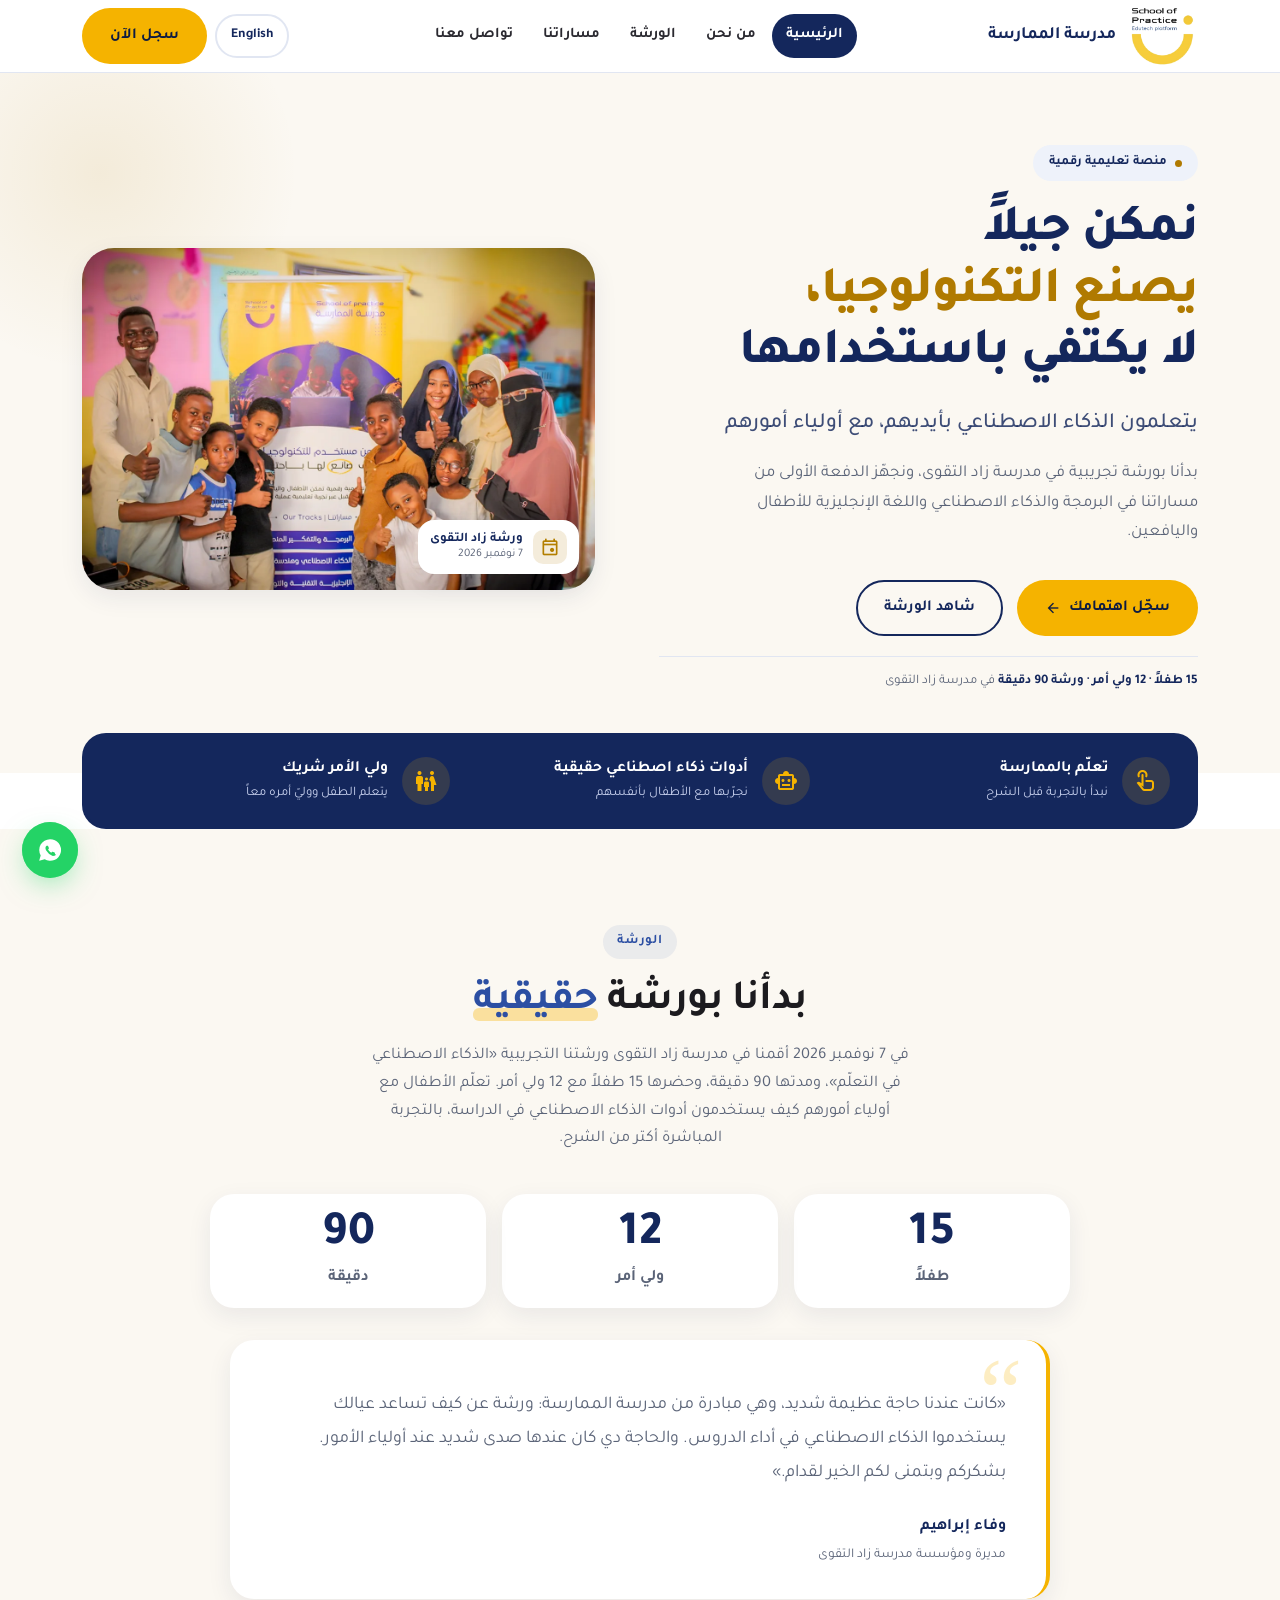
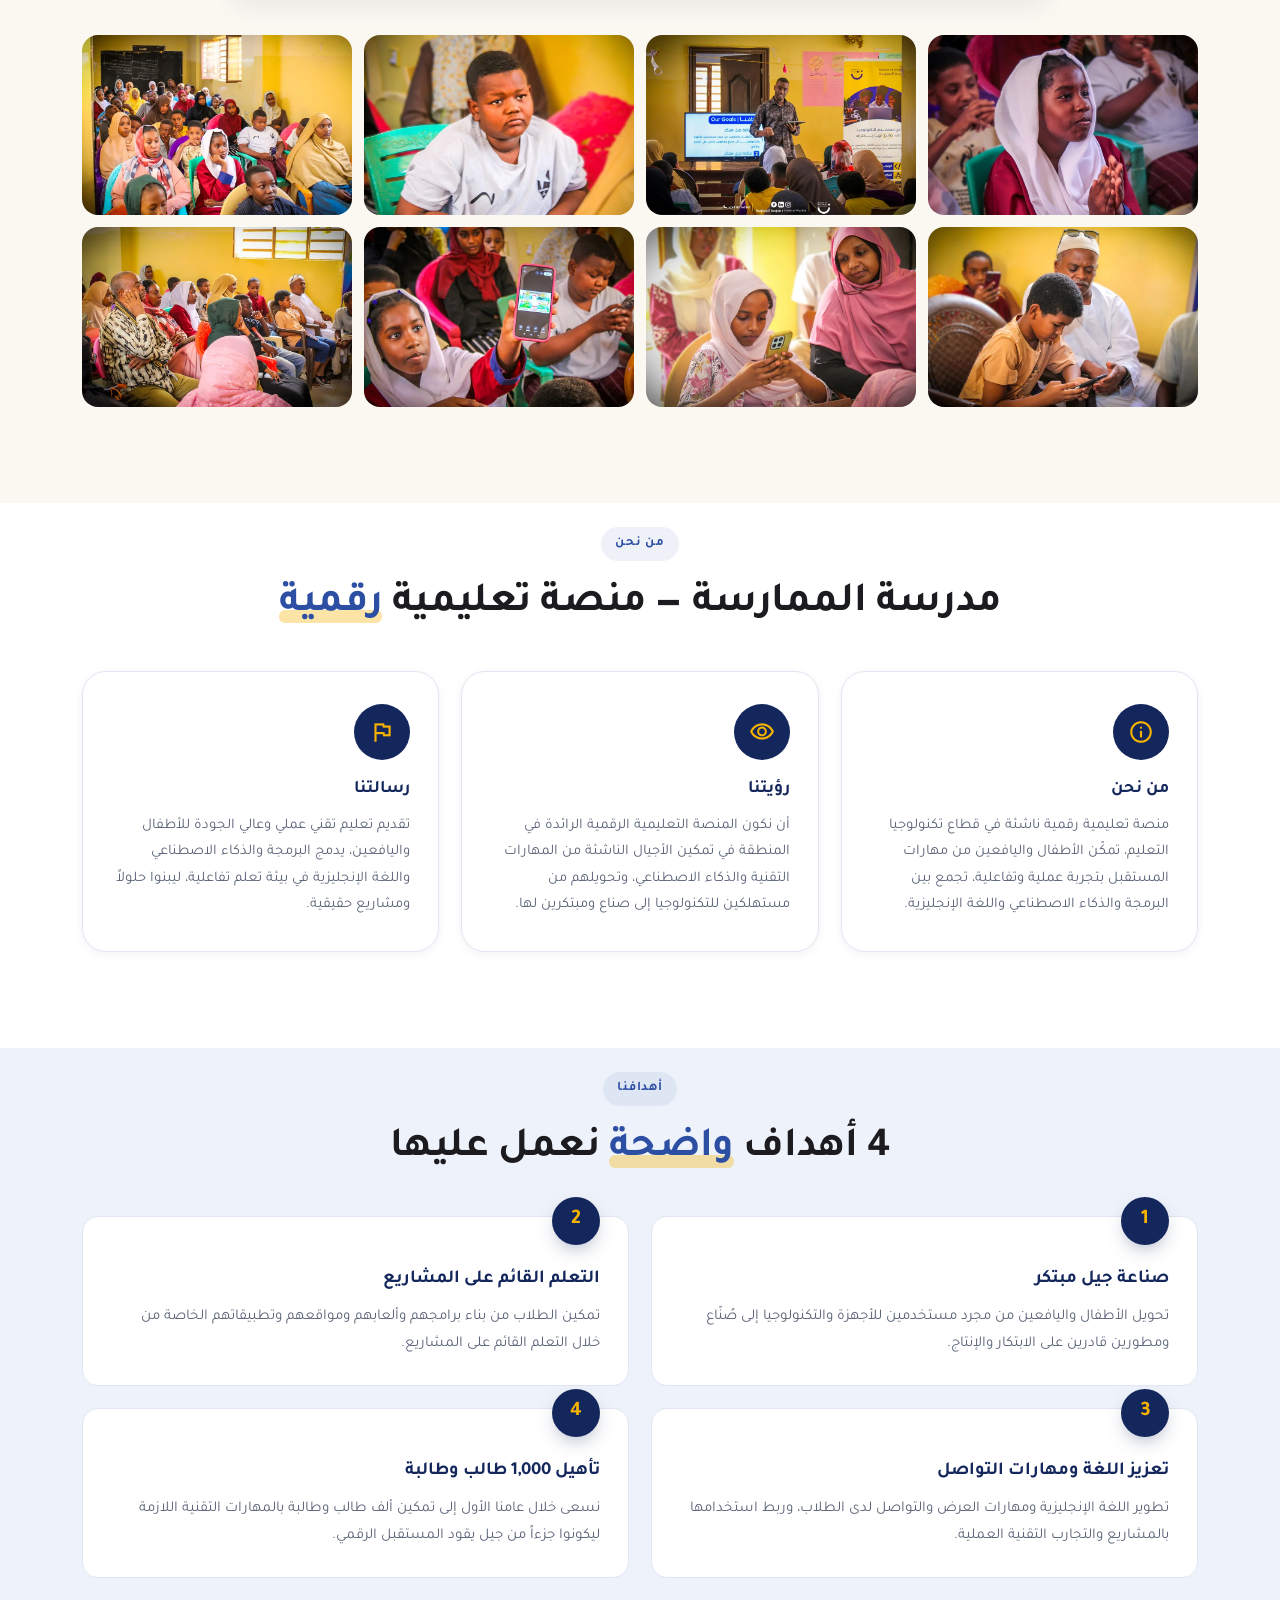
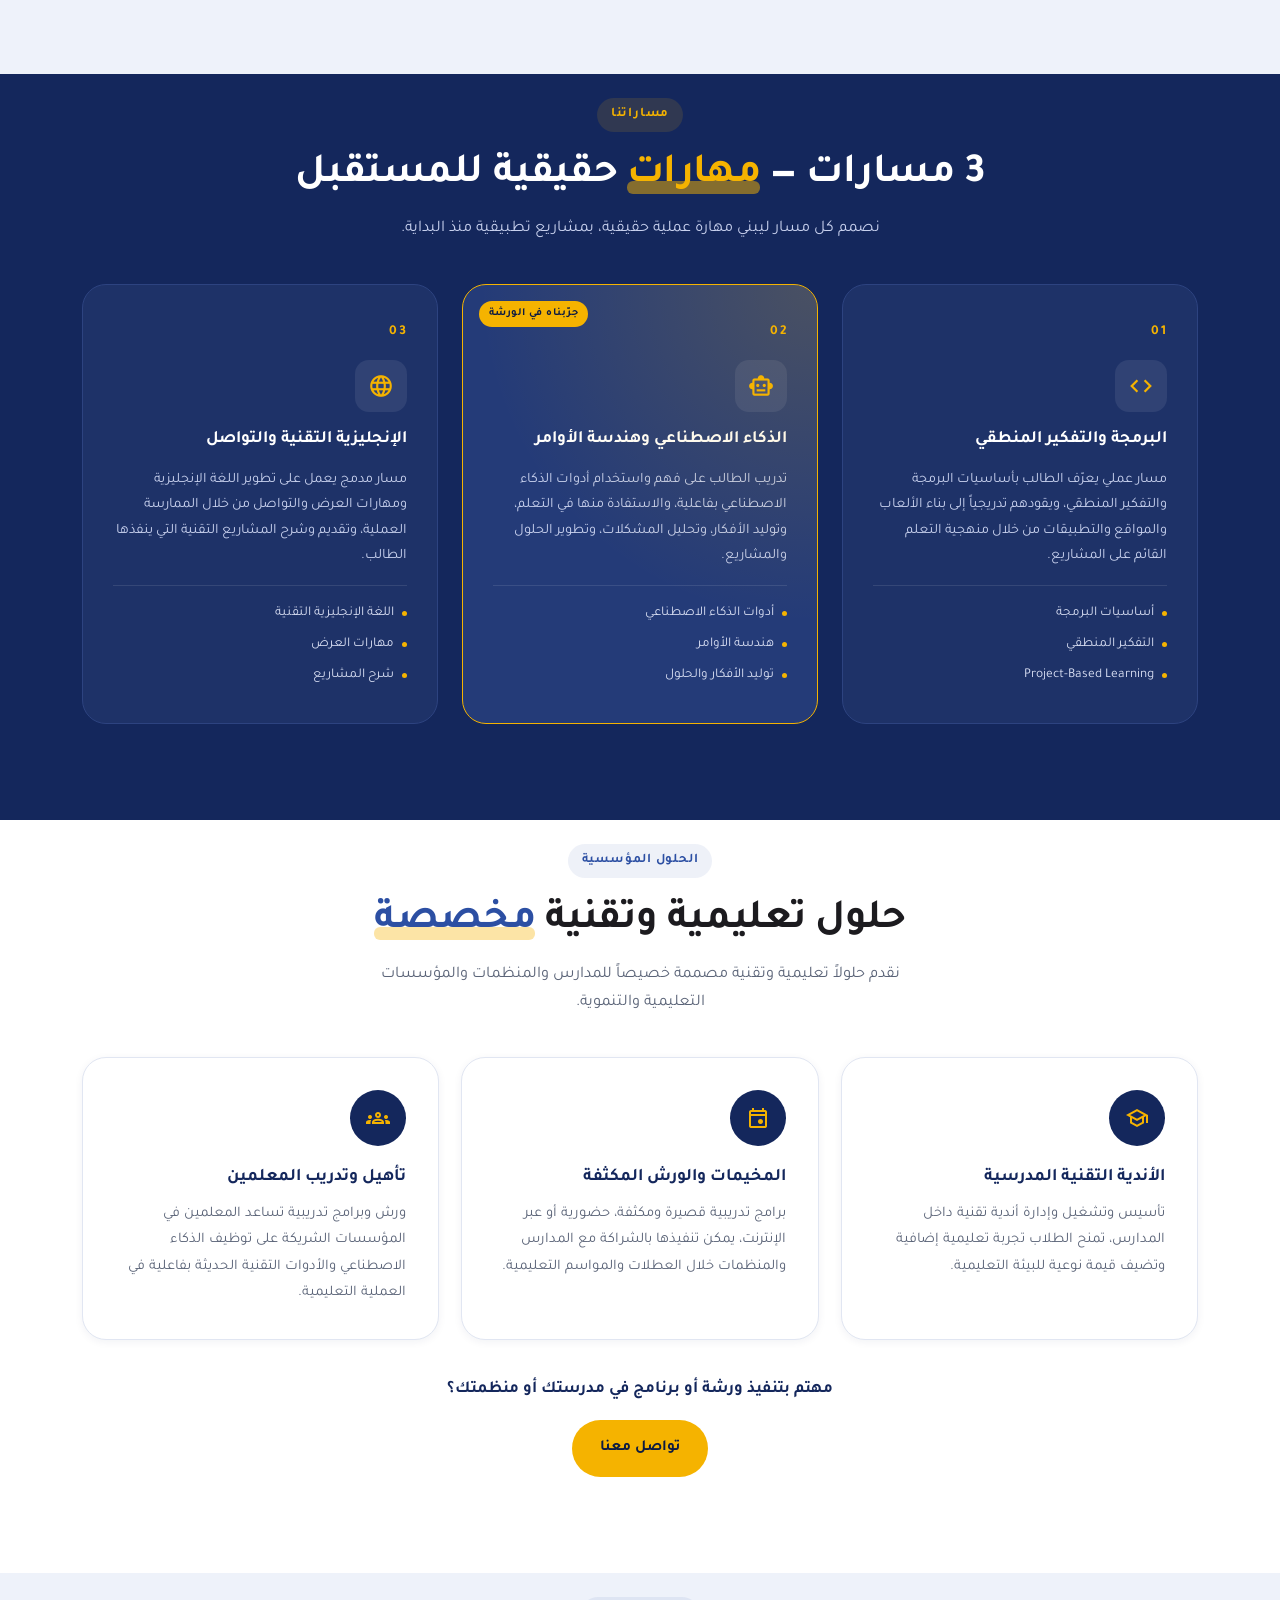
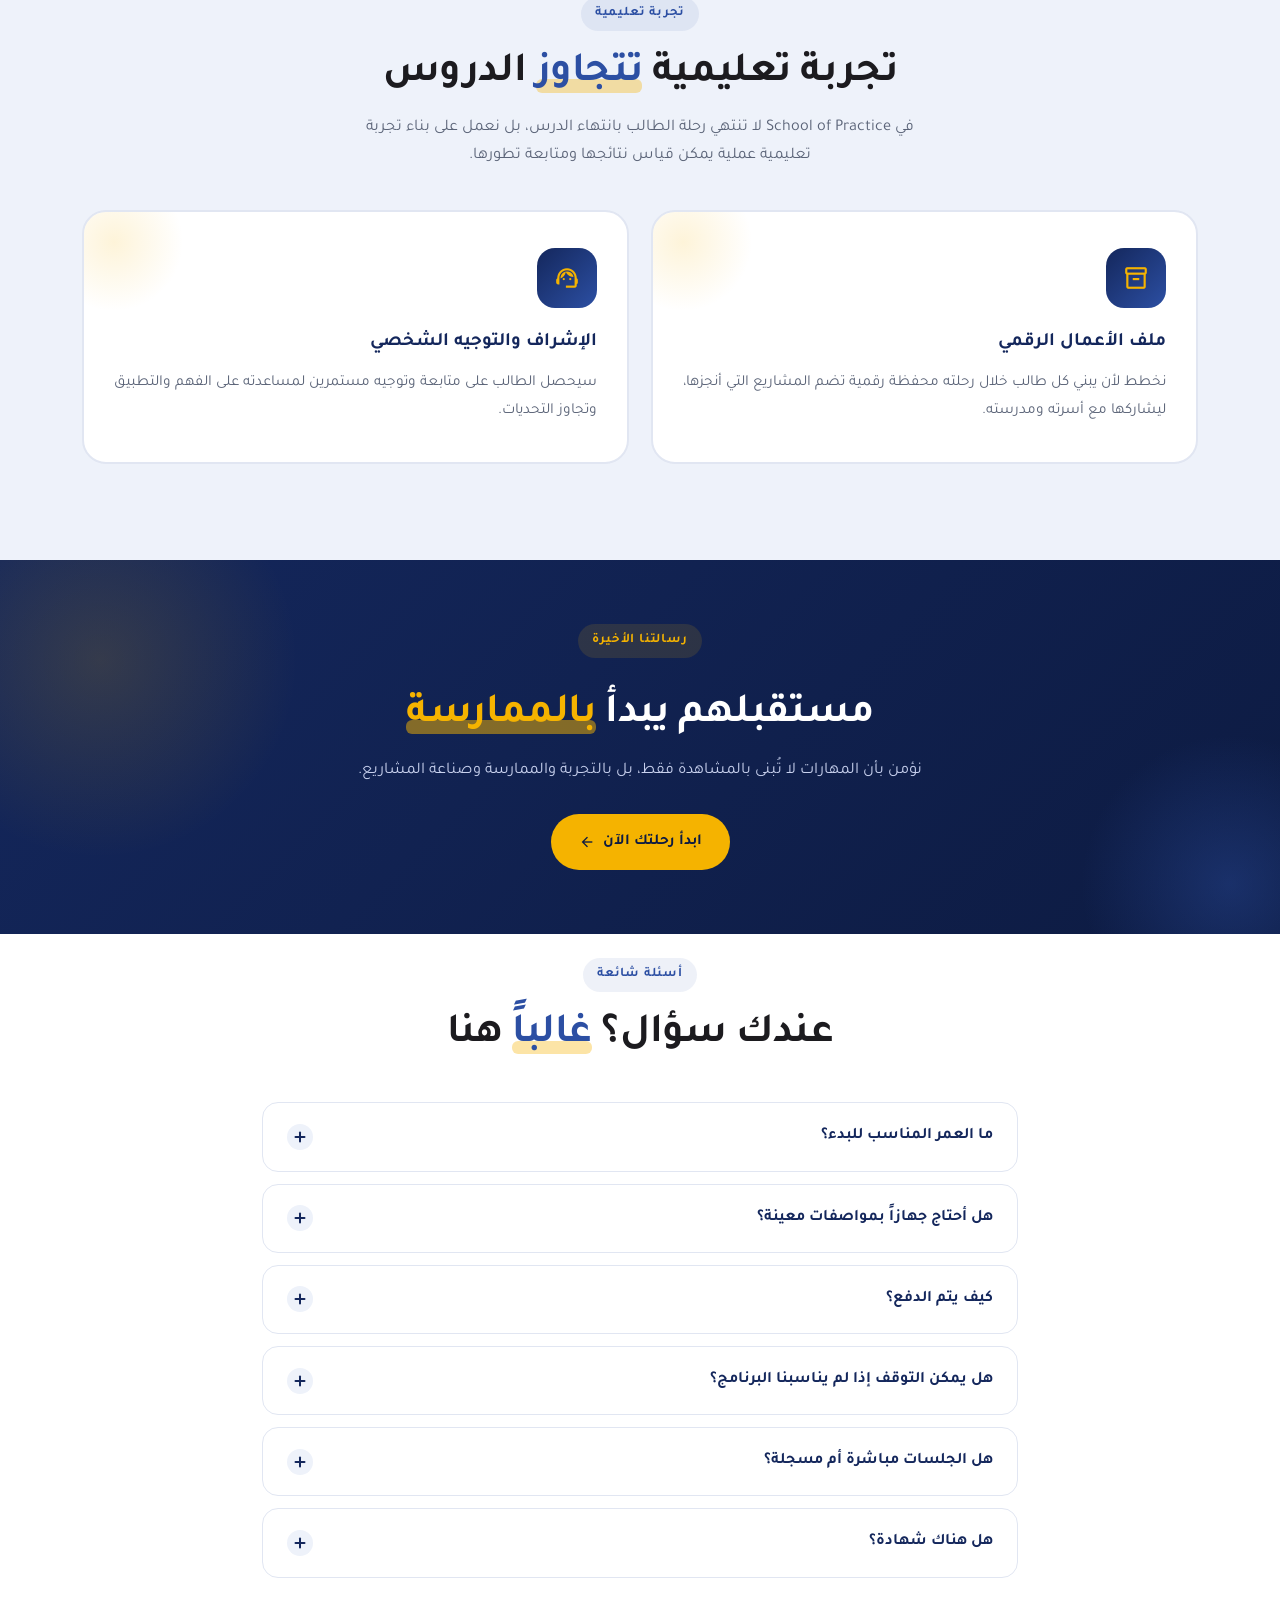
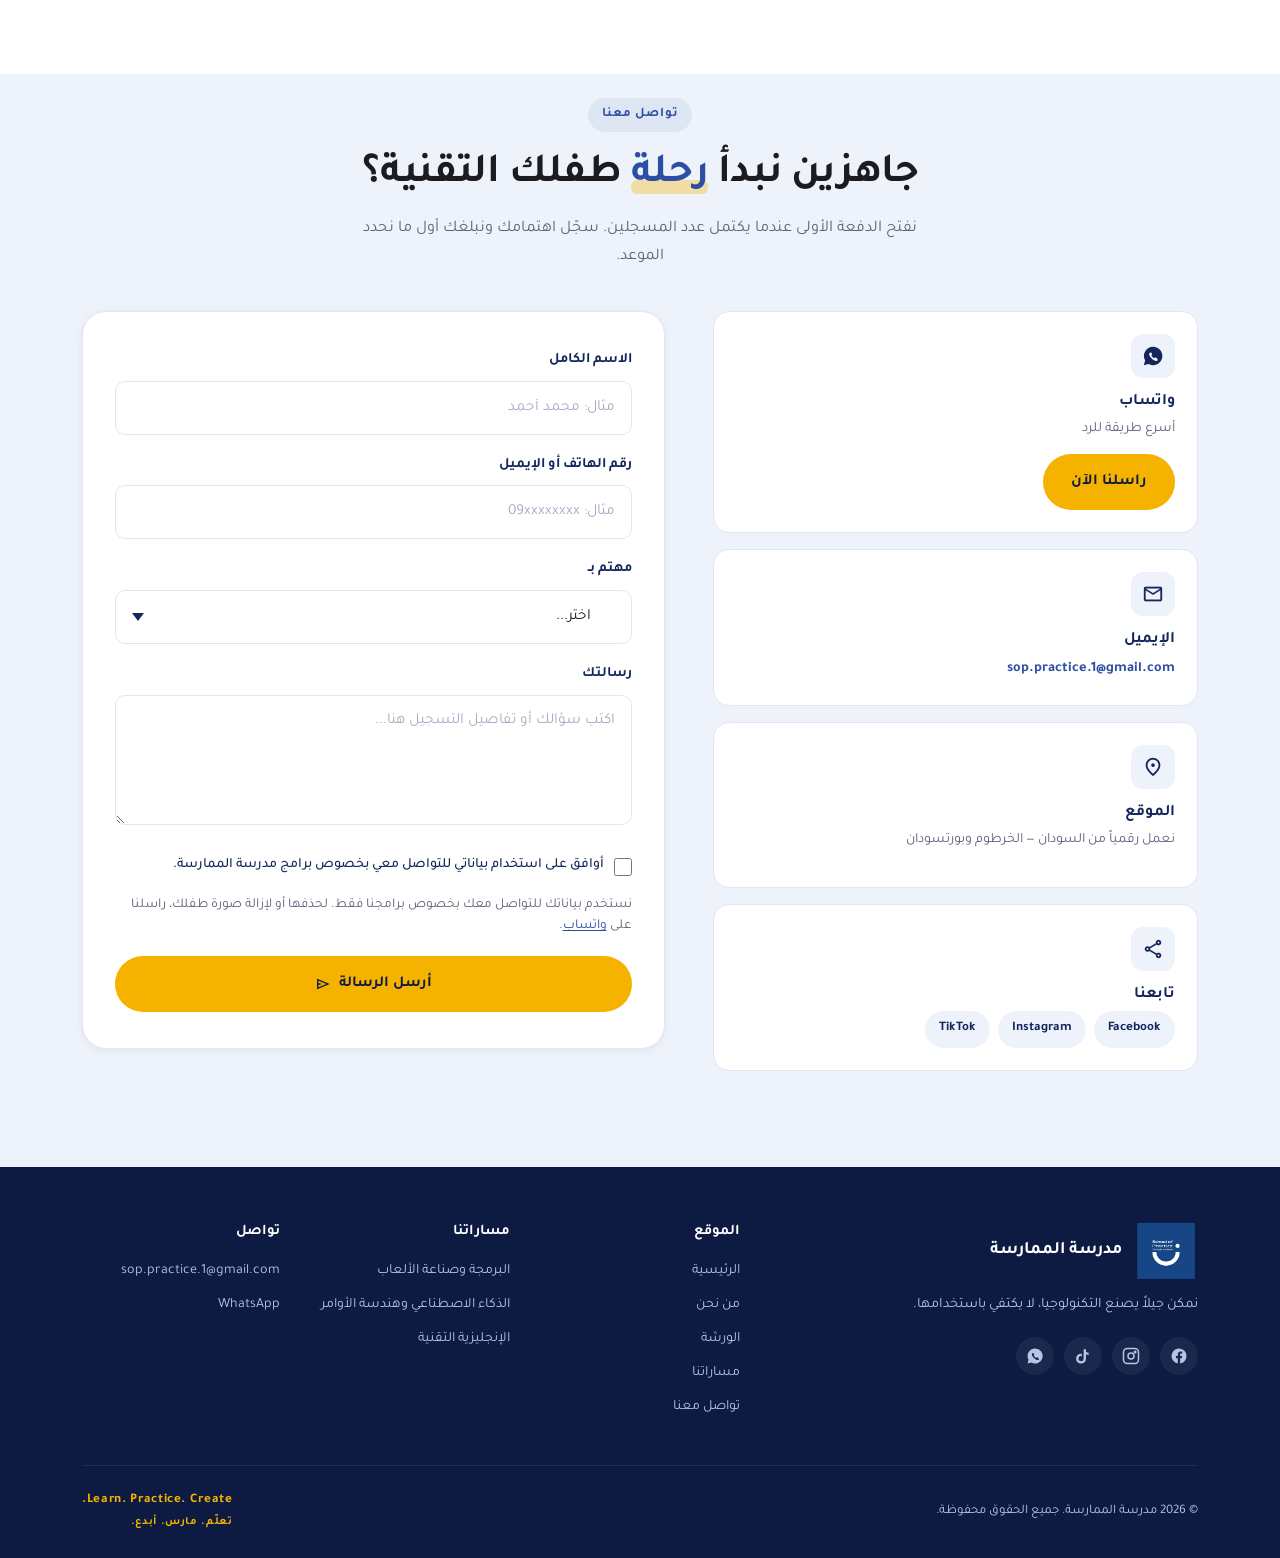
==== commit 719409b0: "Add files via upload" ====
--- a/index.html
+++ b/index.html
@@ -7,22 +7,32 @@
 <meta name="description" content="منصة تعليمية رقمية سودانية متخصصة في البرمجة والذكاء الاصطناعي واللغة الإنجليزية للأطفال واليافعين. نمكن جيلاً يصنع التكنولوجيا، لا يكتفي باستخدامها.">
 <meta name="theme-color" content="#14275C">
 
+<!-- عنوان الموقع الأساسي يظهر في هذه الوسوم فقط، غيّره كله عند شراء دومين خاص -->
+<link rel="canonical" href="https://school-of-practice.vercel.app/">
+<meta property="og:url" content="https://school-of-practice.vercel.app/">
 <meta property="og:title" content="School of Practice | مدرسة الممارسة">
 <meta property="og:description" content="نمكن جيلاً يصنع التكنولوجيا، لا يكتفي باستخدامها">
 <meta property="og:type" content="website">
-<meta property="og:image" content="img/logo-transparent.png">
+<meta property="og:site_name" content="مدرسة الممارسة | School of Practice">
+<meta property="og:locale" content="ar_AR">
+<meta property="og:image" content="https://school-of-practice.vercel.app/img/og-image.jpg">
+<meta property="og:image:width" content="1200">
+<meta property="og:image:height" content="630">
+<meta property="og:image:type" content="image/jpeg">
 <meta property="og:image:alt" content="School of Practice | مدرسة الممارسة">
-<meta name="twitter:card" content="summary">
+<meta name="twitter:card" content="summary_large_image">
 <meta name="twitter:title" content="School of Practice | مدرسة الممارسة">
 <meta name="twitter:description" content="نمكن جيلاً يصنع التكنولوجيا، لا يكتفي باستخدامها">
-<meta name="twitter:image" content="img/logo-transparent.png">
+<meta name="twitter:image" content="https://school-of-practice.vercel.app/img/og-image.jpg">
 
 <link rel="preconnect" href="https://fonts.googleapis.com">
 <link rel="preconnect" href="https://fonts.gstatic.com" crossorigin>
 <link href="https://fonts.googleapis.com/css2?family=Inter:wght@400;500;600&family=Tajawal:wght@400;500;700;800&display=swap" rel="stylesheet">
 <link href="https://fonts.googleapis.com/css2?family=Material+Symbols+Outlined&icon_names=arrow_back,arrow_upward,auto_awesome,code,event,family_restroom,flag,groups,info,inventory_2,language,location_on,mail,psychology,school,send,share,smart_toy,support_agent,touch_app,visibility&display=swap" rel="stylesheet">
 <link rel="stylesheet" href="style.css">
-<link rel="icon" href="img/favicon.ico" type="image/x-icon">
+<link rel="icon" type="image/x-icon" href="img/favicon.ico">
+<link rel="apple-touch-icon" sizes="180x180" href="img/apple-touch-icon.png">
+<link rel="manifest" href="img/site.webmanifest">
 </head>
 <body>
 
@@ -698,6 +708,11 @@
           </span>
         </div>
 
+        <p class="form-note">
+          <span class="ar">نستخدم بياناتك للتواصل معك بخصوص برامجنا فقط. لحذفها أو لإزالة صورة طفلك، راسلنا على <a href="https://wa.me/249901140148" target="_blank" rel="noopener noreferrer">واتساب</a>.</span>
+          <span class="en" hidden>We use your details only to contact you about our programs. To delete them or to remove your child's photo, message us on <a href="https://wa.me/249901140148" target="_blank" rel="noopener noreferrer">WhatsApp</a>.</span>
+        </p>
+
         <input id="cf-botcheck" class="form-honeypot" type="text" name="botcheck" tabindex="-1" autocomplete="off" aria-hidden="true">
 
         <button class="btn btn-primary btn-block" type="submit">
--- a/style.css
+++ b/style.css
@@ -1354,6 +1354,18 @@
 }
 .consent-field .field-error{ margin-inline-start:28px; }
 
+.form-note{
+  margin:4px 0 18px;
+  color:var(--muted);
+  font-size:.85rem;
+  line-height:1.6;
+}
+.form-note a{
+  color:var(--royal);
+  text-decoration:underline;
+  text-underline-offset:2px;
+}
+
 .form-honeypot{
   position:absolute !important;
   width:1px !important;
